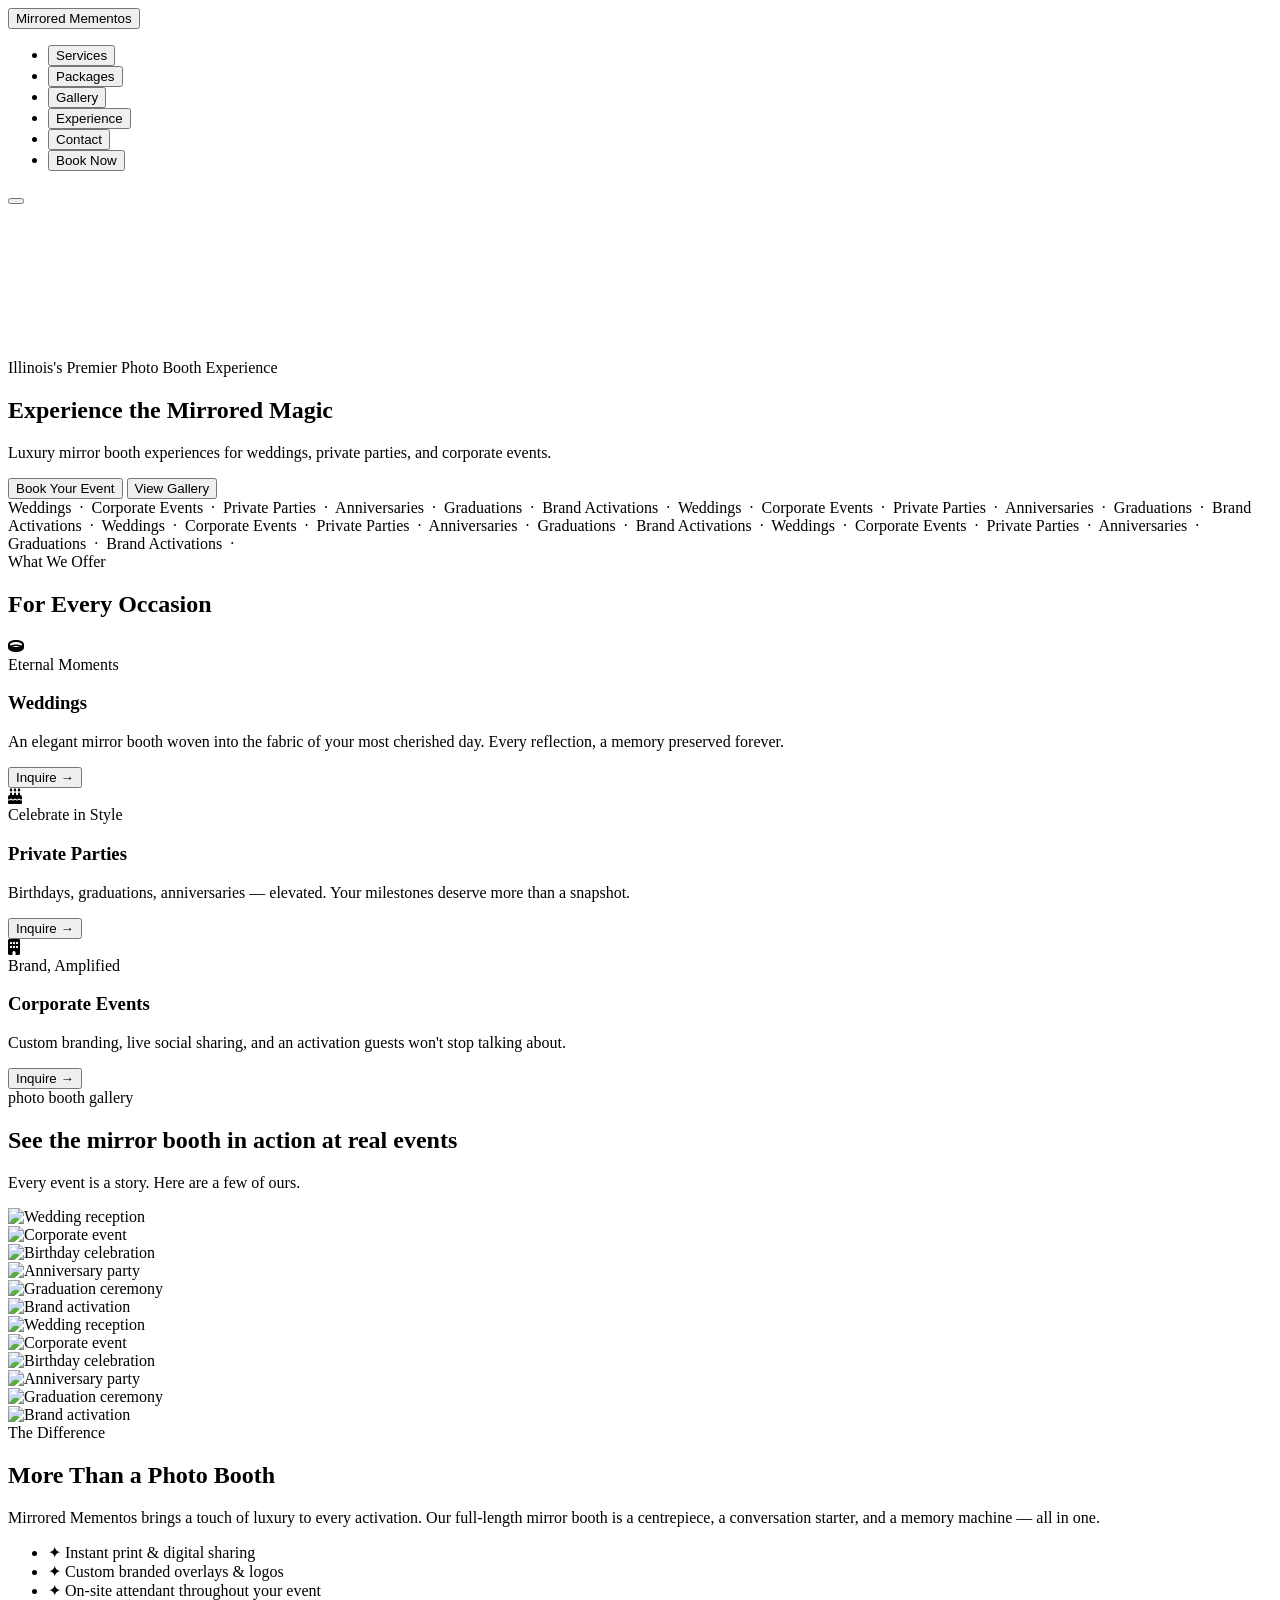
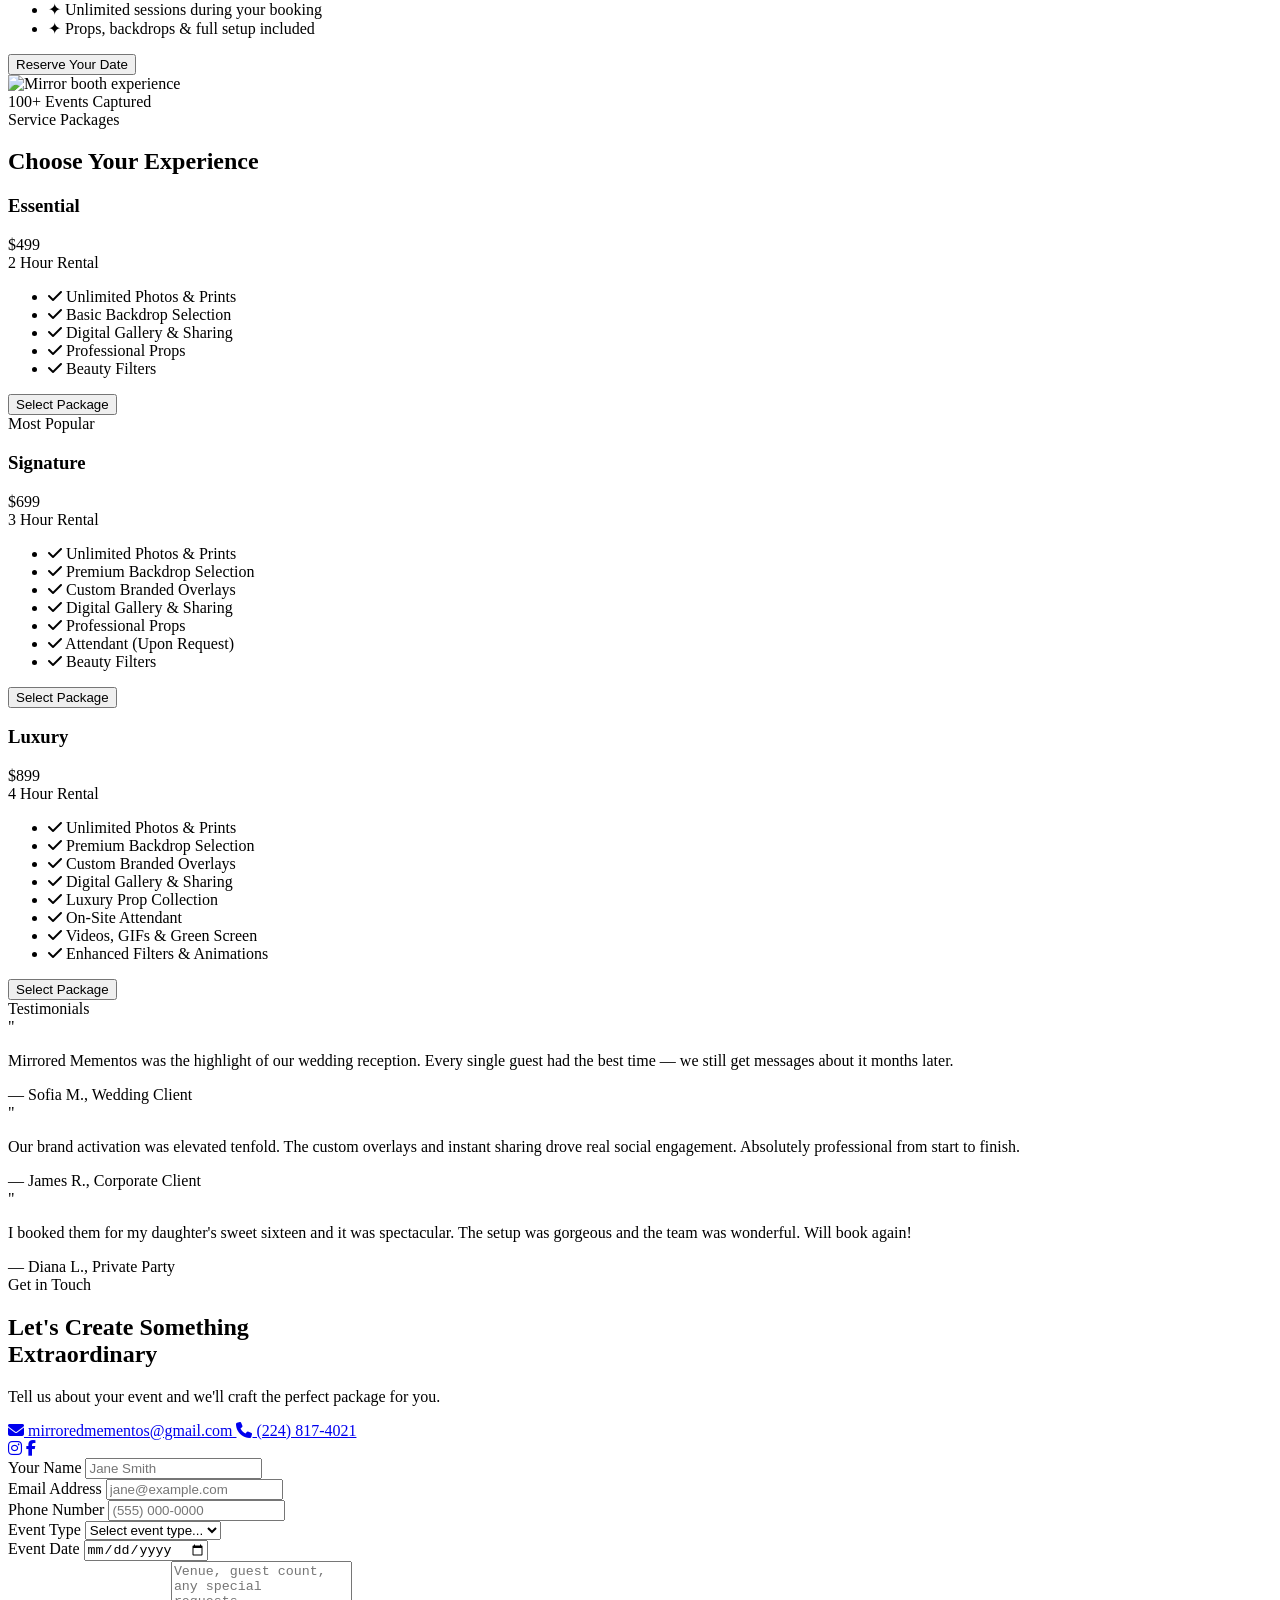
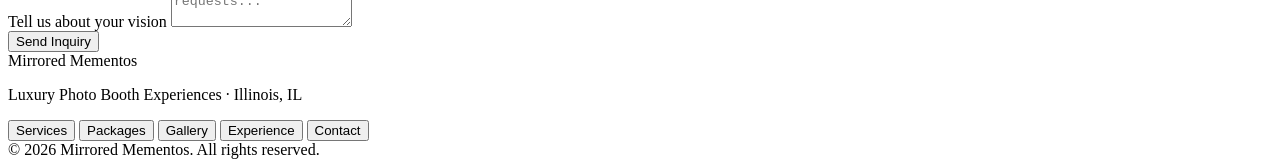
==== index.html @ 33e8d0f4 "Add files via upload" ====
<!DOCTYPE html>
<html lang="en">
<head>
    <meta charset="UTF-8">
    <meta name="viewport" content="width=device-width, initial-scale=1.0">
    <title>Mirrored Mementos — Luxury Photo Booth</title>
    
    <!-- Meta Tags -->
    <meta name="description" content="Illinois's Premier Luxury Photo Booth Experience. Elevate your wedding, corporate event, or private party with Mirrored Mementos.">
    <meta name="keywords" content="photo booth, luxury photo booth, mirrored mementos,Illinois's photo booth, wedding photo booth">
    
    <!-- External Styles -->
    <link rel="preconnect" href="https://fonts.googleapis.com">
    <link rel="preconnect" href="https://fonts.gstatic.com" crossorigin>
    <link href="https://fonts.googleapis.com/css2?family=Cormorant+Garamond:ital,wght@0,300;0,400;0,500;0,600;0,700;1,300;1,400&family=Jost:wght@300;400;500;600&display=swap" rel="stylesheet">
    <link rel="stylesheet" href="https://cdnjs.cloudflare.com/ajax/libs/font-awesome/6.4.0/css/all.min.css">
    <link rel="stylesheet" href="assets/css/style.css">
</head>
<body>
    <div id="root">
        <div class="site-root">
            <!-- Navigation -->
            <nav class="nav">
                <div class="nav-inner">
                    <button class="logo">
                        <span class="logo-name">Mirrored Mementos</span>
                    </button>
                    <ul class="nav-links">
                        <li><button>Services</button></li>
                        <li><button>Packages</button></li>
                        <li><button>Gallery</button></li>
                        <li><button>Experience</button></li>
                        <li><button>Contact</button></li>
                        <li><button class="nav-cta">Book Now</button></li>
                    </ul>
                    <button class="hamburger" aria-label="Menu">
                        <span></span>
                        <span></span>
                        <span></span>
                    </button>
                </div>
                <!-- Mobile Menu -->
                <div id="mobileMenu" class="mobile-menu" style="display: none;">
                    <button>Services</button>
                    <button>Packages</button>
                    <button>Gallery</button>
                    <button>Experience</button>
                    <button>Contact</button>
                    <button class="nav-cta mobile-cta">Book Now</button>
                </div>
            </nav>

            <!-- Hero Section -->
            <section id="hero" class="hero">
                <div class="hero-bg">
                    <video autoplay muted loop playsinline class="hero-video" poster="./Mirrored Mementos — Luxury Photo Booth_files/photo-1519741497674-611481863552">
                        <source src="https://res.cloudinary.com/dt4nfkb5u/video/upload/v1776675928/97bd5f28-9294-4641-8bf5-ce6f9e058245_c6dg7s.mp4" type="video/mp4">
                    </video>
                    <div class="hero-overlay"></div>
                </div>
                <div class="hero-content">
                    <div class="hero-eyebrow">Illinois's Premier Photo Booth Experience</div>
                    <h1 class="hero-headline">
                        <span class="hero-the">Experience the</span>
                        Mirrored Magic
                    </h1>
                    <p class="hero-sub">Luxury mirror booth experiences for weddings, private parties, and corporate events.</p>
                    <div class="hero-actions">
                        <button class="btn-primary">Book Your Event</button>
                        <button class="btn-ghost">View Gallery</button>
                    </div>
                </div>
            </section>

            <!-- Marquee -->
            <div class="marquee-wrap">
                <div class="marquee-track">
                    <span>Weddings &nbsp;·&nbsp; Corporate Events &nbsp;·&nbsp; Private Parties &nbsp;·&nbsp; Anniversaries &nbsp;·&nbsp; Graduations &nbsp;·&nbsp; Brand Activations &nbsp;·&nbsp;</span>
                    <span>Weddings &nbsp;·&nbsp; Corporate Events &nbsp;·&nbsp; Private Parties &nbsp;·&nbsp; Anniversaries &nbsp;·&nbsp; Graduations &nbsp;·&nbsp; Brand Activations &nbsp;·&nbsp;</span>
                    <span>Weddings &nbsp;·&nbsp; Corporate Events &nbsp;·&nbsp; Private Parties &nbsp;·&nbsp; Anniversaries &nbsp;·&nbsp; Graduations &nbsp;·&nbsp; Brand Activations &nbsp;·&nbsp;</span>
                    <span>Weddings &nbsp;·&nbsp; Corporate Events &nbsp;·&nbsp; Private Parties &nbsp;·&nbsp; Anniversaries &nbsp;·&nbsp; Graduations &nbsp;·&nbsp; Brand Activations &nbsp;·&nbsp;</span>
                </div>
            </div>

            <!-- Services Section -->
            <section id="services" class="services">
                <div class="section-header">
                    <span class="section-tag">What We Offer</span>
                    <h2 class="section-title"> For Every Occasion</h2>
                </div>
                <div class="services-grid">
                    <div class="service-card">
                        <div class="service-icon"><i class="fa-solid fa-ring"></i></div>
                        <div class="service-body">
                            <div class="service-subtitle">Eternal Moments</div>
                            <h3 class="service-title">Weddings</h3>
                            <p class="service-desc">An elegant mirror booth woven into the fabric of your most cherished day. Every reflection, a memory preserved forever.</p>
                        </div>
                        <button class="service-link">Inquire →</button>
                    </div>
                    <div class="service-card">
                        <div class="service-icon"><i class="fa-solid fa-cake-candles"></i></div>
                        <div class="service-body">
                            <div class="service-subtitle">Celebrate in Style</div>
                            <h3 class="service-title">Private Parties</h3>
                            <p class="service-desc">Birthdays, graduations, anniversaries — elevated. Your milestones deserve more than a snapshot.</p>
                        </div>
                        <button class="service-link">Inquire →</button>
                    </div>
                    <div class="service-card">
                        <div class="service-icon"><i class="fa-solid fa-building"></i></div>
                        <div class="service-body">
                            <div class="service-subtitle">Brand, Amplified</div>
                            <h3 class="service-title">Corporate Events</h3>
                            <p class="service-desc">Custom branding, live social sharing, and an activation guests won't stop talking about.</p>
                        </div>
                        <button class="service-link">Inquire →</button>
                    </div>
                </div>
            </section>

            <!-- Gallery Section -->
            <section id="gallery" class="gallery">
                <div class="section-header section-header--light">
                    <span class="section-tag">photo booth gallery</span>
                    <h2 class="section-title">See the mirror booth in action at real events</h2>
                    <p class="section-sub">Every event is a story. Here are a few of ours.</p>
                </div>
                <div class="gallery-slider-wrap">
                    <div class="gallery-slider-track">
                        <!-- First Set -->
                        <div class="gallery-card"><img alt="Wedding reception" src="images/image1.jpg"></div>
                        <div class="gallery-card"><img alt="Corporate event" src="images/image2.jpg"></div>
                        <div class="gallery-card"><img alt="Birthday celebration" src="images/image3.jpg"></div>
                        <div class="gallery-card"><img alt="Anniversary party" src="images/image4.jpg"></div>
                        <div class="gallery-card"><img alt="Graduation ceremony" src="images/image5.jpg"></div>
                        <div class="gallery-card"><img alt="Brand activation" src="images/image6.jpg"></div>
                        <!-- Second Set for seamless loop -->
                        <div class="gallery-card"><img alt="Wedding reception" src="images/image1.jpg"></div>
                        <div class="gallery-card"><img alt="Corporate event" src="images/image2.jpg"></div>
                        <div class="gallery-card"><img alt="Birthday celebration" src="images/image3.jpg"></div>
                        <div class="gallery-card"><img alt="Anniversary party" src="images/image4.jpg"></div>
                        <div class="gallery-card"><img alt="Graduation ceremony" src="images/image5.jpg"></div>
                        <div class="gallery-card"><img alt="Brand activation" src="images/image6.jpg"></div>
                    </div>
                </div>
            </section>

            <!-- Experience Section -->
            <section id="experience" class="experience">
                <div class="experience-inner">
                    <div class="experience-text">
                        <span class="section-tag">The Difference</span>
                        <h2 class="section-title">More Than a Photo Booth</h2>
                        <p>Mirrored Mementos brings a touch of luxury to every activation. Our full-length mirror booth is a centrepiece, a conversation starter, and a memory machine — all in one.</p>
                        <ul class="experience-list">
                            <li><span class="exp-check">✦</span> Instant print &amp; digital sharing</li>
                            <li><span class="exp-check">✦</span> Custom branded overlays &amp; logos</li>
                            <li><span class="exp-check">✦</span> On-site attendant throughout your event</li>
                            <li><span class="exp-check">✦</span> Unlimited sessions during your booking</li>
                            <li><span class="exp-check">✦</span> Props, backdrops &amp; full setup included</li>
                        </ul>
                        <button class="btn-primary">Reserve Your Date</button>
                    </div>
                    <div class="experience-visual">
                        <div class="exp-img-wrap">
                            <img alt="Mirror booth experience" src="images/image2.jpg">
                            <div class="exp-badge">
                                <div class="badge-inner">
                                    <span class="badge-num">100+</span>
                                    <span class="badge-label">Events Captured</span>
                                </div>
                            </div>
                        </div>
                    </div>
                </div>
            </section>

            <!-- Packages Section -->
            <section id="packages" class="packages">
                <div class="packages-inner">
                    <div class="section-header">
                        <span class="section-tag">Service Packages</span>
                        <h2 class="section-title">Choose Your Experience</h2>
                    </div>
                    <div class="packages-grid">
                        <!-- Essential -->
                        <div class="package-card">
                            <div class="package-header">
                                <h3 class="package-name">Essential</h3>
                                <div class="package-price">$499</div>
                                <div class="package-duration">2 Hour Rental</div>
                            </div>
                            <ul class="package-features">
                                <li><i class="fa-solid fa-check"></i> Unlimited Photos & Prints</li>
                                <li><i class="fa-solid fa-check"></i> Basic Backdrop Selection</li>
                                <li><i class="fa-solid fa-check"></i> Digital Gallery & Sharing</li>
                                <li><i class="fa-solid fa-check"></i> Professional Props</li>
                                <li><i class="fa-solid fa-check"></i> Beauty Filters</li>
                            </ul>
                            <button class="btn-ghost btn-full">Select Package</button>
                        </div>

                        <!-- Signature -->
                        <div class="package-card package-card--popular">
                            <div class="popular-badge">Most Popular</div>
                            <div class="package-header">
                                <h3 class="package-name">Signature</h3>
                                <div class="package-price">$699</div>
                                <div class="package-duration">3 Hour Rental</div>
                            </div>
                            <ul class="package-features">
                                <li><i class="fa-solid fa-check"></i> Unlimited Photos & Prints</li>
                                <li><i class="fa-solid fa-check"></i> Premium Backdrop Selection</li>
                                <li><i class="fa-solid fa-check"></i> Custom Branded Overlays</li>
                                <li><i class="fa-solid fa-check"></i> Digital Gallery & Sharing</li>
                                <li><i class="fa-solid fa-check"></i> Professional Props</li>
                                <li><i class="fa-solid fa-check"></i> Attendant (Upon Request)</li>
                                <li><i class="fa-solid fa-check"></i> Beauty Filters</li>
                            </ul>
                            <button class="btn-primary btn-full">Select Package</button>
                        </div>

                        <!-- Luxury -->
                        <div class="package-card">
                            <div class="package-header">
                                <h3 class="package-name">Luxury</h3>
                                <div class="package-price">$899</div>
                                <div class="package-duration">4 Hour Rental</div>
                            </div>
                            <ul class="package-features">
                                <li><i class="fa-solid fa-check"></i> Unlimited Photos & Prints</li>
                                <li><i class="fa-solid fa-check"></i> Premium Backdrop Selection</li>
                                <li><i class="fa-solid fa-check"></i> Custom Branded Overlays</li>
                                <li><i class="fa-solid fa-check"></i> Digital Gallery & Sharing</li>
                                <li><i class="fa-solid fa-check"></i> Luxury Prop Collection</li>
                                <li><i class="fa-solid fa-check"></i> On-Site Attendant</li>
                                <li><i class="fa-solid fa-check"></i> Videos, GIFs & Green Screen</li>
                                <li><i class="fa-solid fa-check"></i> Enhanced Filters & Animations</li>
                            </ul>
                            <button class="btn-ghost btn-full">Select Package</button>
                        </div>
                    </div>
                </div>
            </section>

            <!-- Testimonials Section -->
            <section class="testimonials">
                <div class="testimonials-inner">
                    <span class="section-tag section-tag--gold">Testimonials</span>
                    <div class="testimonials-grid">
                        <div class="testimonial">
                            <div class="quote-mark">"</div>
                            <p>Mirrored Mementos was the highlight of our wedding reception. Every single guest had the best time — we still get messages about it months later.</p>
                            <div class="testimonial-author">— Sofia M., Wedding Client</div>
                        </div>
                        <div class="testimonial">
                            <div class="quote-mark">"</div>
                            <p>Our brand activation was elevated tenfold. The custom overlays and instant sharing drove real social engagement. Absolutely professional from start to finish.</p>
                            <div class="testimonial-author">— James R., Corporate Client</div>
                        </div>
                        <div class="testimonial">
                            <div class="quote-mark">"</div>
                            <p>I booked them for my daughter's sweet sixteen and it was spectacular. The setup was gorgeous and the team was wonderful. Will book again!</p>
                            <div class="testimonial-author">— Diana L., Private Party</div>
                        </div>
                    </div>
                </div>
            </section>

            <!-- Contact Section -->
            <section id="contact" class="contact">
                <div class="contact-inner">
                    <div class="contact-text">
                        <span class="section-tag">Get in Touch</span>
                        <h2 class="section-title">Let's Create Something<br>Extraordinary</h2>
                        <p>Tell us about your event and we'll craft the perfect package for you.</p>
                        <div class="contact-details">
                            <a href="mailto:mirroredmementos@gmail.com" class="contact-link">
                                <span class="contact-icon"><i class="fa-solid fa-envelope"></i></span> mirroredmementos@gmail.com
                            </a>
                            <a href="tel:+12248174021" class="contact-link">
                                <span class="contact-icon"><i class="fa-solid fa-phone"></i></span> (224) 817-4021
                            </a>
                            <div class="contact-social">
                                <a class="social-btn" href="https://www.instagram.com/mirroredmementos" aria-label="Instagram" target="_blank" rel="noopener noreferrer"><i class="fa-brands fa-instagram"></i></a>
                                <a class="social-btn" href="https://www.facebook.com/profile.php?id=61575489689682" aria-label="Facebook" target="_blank" rel="noopener noreferrer"><i class="fa-brands fa-facebook-f"></i></a>
                            </div>
                        </div>
                    </div>
                    <form class="contact-form">
                        <div class="form-row">
                            <div class="form-group">
                                <label>Your Name</label>
                                <input placeholder="Jane Smith" required type="text">
                            </div>
                            <div class="form-group">
                                <label>Email Address</label>
                                <input placeholder="jane@example.com" required type="email">
                            </div>
                        </div>
                        <div class="form-row">
                            <div class="form-group">
                                <label>Phone Number</label>
                                <input placeholder="(555) 000-0000" required type="tel">
                            </div>
                            <div class="form-group">
                                <label>Event Type</label>
                                <select required>
                                    <option value="">Select event type...</option>
                                    <option>Wedding</option>
                                    <option>Private Party</option>
                                    <option>Corporate Event</option>
                                    <option>Other</option>
                                </select>
                            </div>
                        </div>
                        <div class="form-group">
                            <label>Event Date</label>
                            <input required type="date">
                        </div>
                        <div class="form-group">
                            <label>Tell us about your vision</label>
                            <textarea placeholder="Venue, guest count, any special requests..." rows="4"></textarea>
                        </div>
                        <button type="submit" class="btn-primary btn-full">Send Inquiry</button>
                    </form>
                </div>
            </section>

            <!-- Footer -->
            <footer class="footer">
                <div class="footer-inner">
                    <div class="footer-brand">
                        <span class="footer-name">Mirrored Mementos</span>
                    </div>
                    <p class="footer-tagline">Luxury Photo Booth Experiences · Illinois, IL</p>
                    <div class="footer-links">
                        <button>Services</button>
                        <button>Packages</button>
                        <button>Gallery</button>
                        <button>Experience</button>
                        <button>Contact</button>
                    </div>
                    <div class="footer-bottom">
                        <span>© 2026 Mirrored Mementos. All rights reserved.</span>
                    </div>
                </div>
            </footer>
        </div>
    </div>

    <!-- External Scripts -->
    <script type="module" src="assets/js/main.js"></script>
    <script>
        // Navbar scroll effect
        const nav = document.querySelector('.nav');
        // Sticky behavior disabled as per user request
        /*
        window.addEventListener('scroll', () => {
            if (window.scrollY > 50) {
                nav.classList.add('nav--scrolled');
                nav.style.position = 'fixed';
            } else {
                nav.classList.remove('nav--scrolled');
                nav.style.position = 'absolute';
            }
        });
        */

        // Smooth scrolling for navigation buttons
        document.querySelectorAll('button').forEach(button => {
            button.addEventListener('click', () => {
                const text = button.innerText.toLowerCase().trim();
                const sectionMap = {
                    'services': '#services',
                    'packages': '#packages',
                    'gallery': '#gallery',
                    'experience': '#experience',
                    'contact': '#contact',
                    'book now': '#contact',
                    'reserve your date': '#contact',
                    'view gallery': '#gallery',
                    'book your event': '#contact',
                    'book event': '#contact',
                    'select package': '#contact',
                    'inquire →': '#contact'
                };
                
                if (sectionMap[text]) {
                    const target = document.querySelector(sectionMap[text]);
                    if (target) {
                        target.scrollIntoView({ behavior: 'smooth' });
                        // Close mobile menu if open
                        if (window.hideMobileMenu) window.hideMobileMenu();
                    }
                }
            });
        });

        // Mobile menu toggle logic
        const hamburger = document.querySelector('.hamburger');
        const mobileMenu = document.getElementById('mobileMenu');
        if (hamburger && mobileMenu) {
            hamburger.addEventListener('click', () => {
                const isVisible = mobileMenu.style.display !== 'none';
                mobileMenu.style.display = isVisible ? 'none' : 'flex';
                // Add active class to hamburger for animation if needed
                hamburger.classList.toggle('hamburger--active');
            });
            window.hideMobileMenu = () => {
                mobileMenu.style.display = 'none';
                hamburger.classList.remove('hamburger--active');
            };
        }

        // Prevent inspection and keep code "private"
        document.addEventListener('contextmenu', e => e.preventDefault());
        document.addEventListener('keydown', e => {
            if (
                e.key === 'F12' ||
                (e.ctrlKey && e.shiftKey && (e.key === 'I' || e.key === 'J' || e.key === 'C')) ||
                (e.ctrlKey && e.key === 'U')
            ) {
                e.preventDefault();
                return false;
            }
        });
    </script>
</body>
</html>
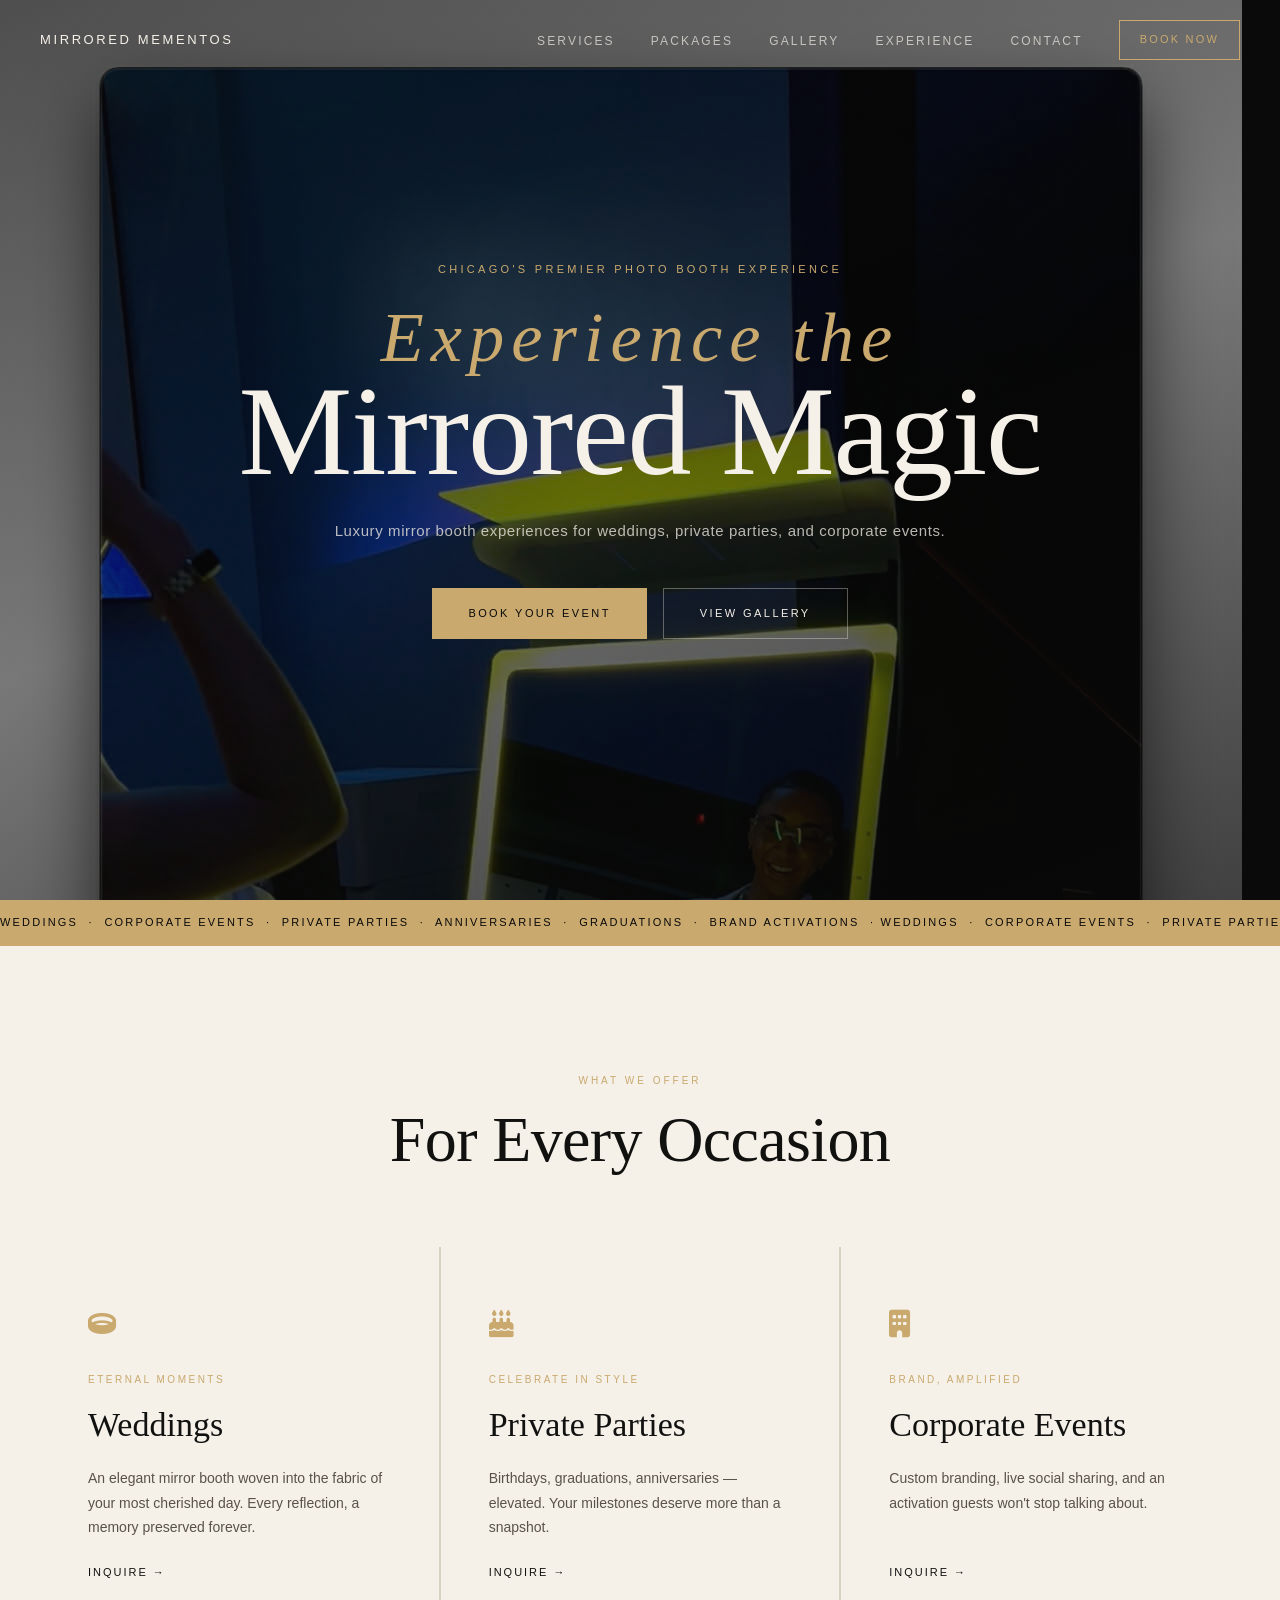
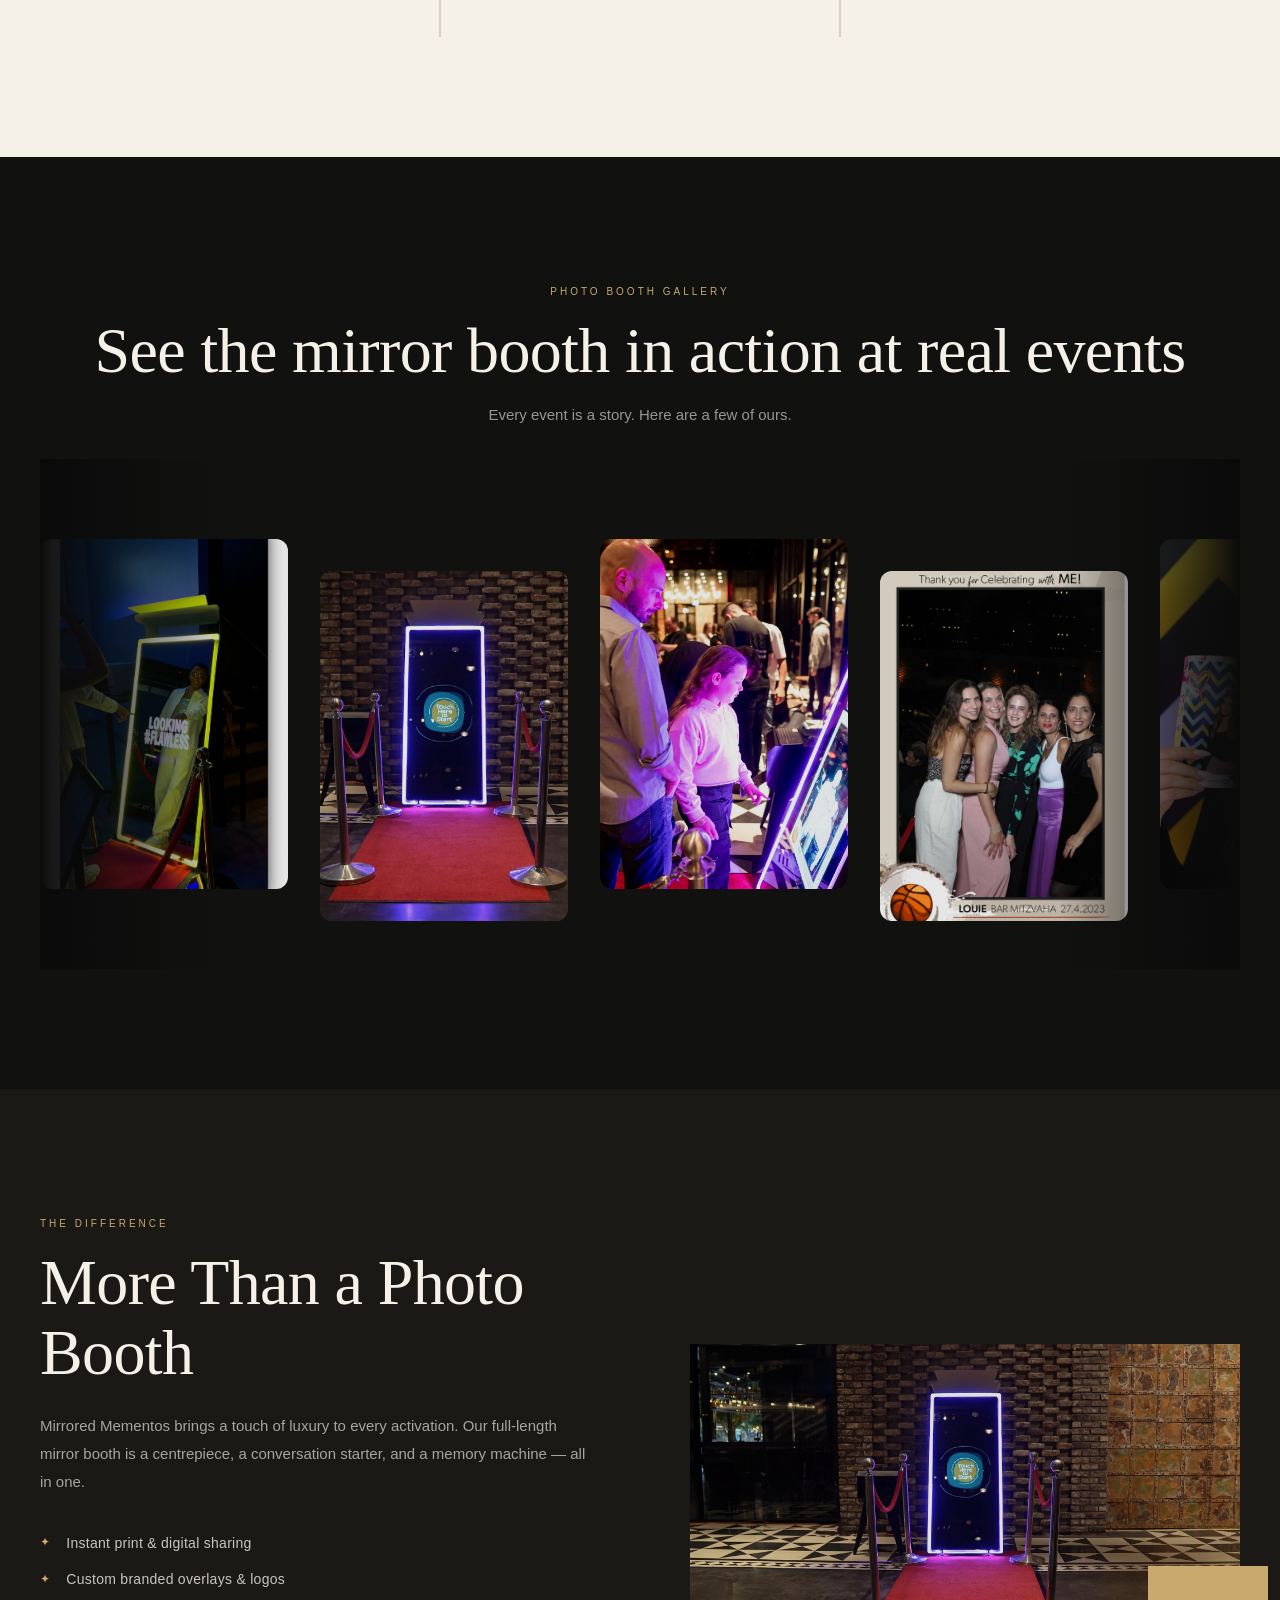
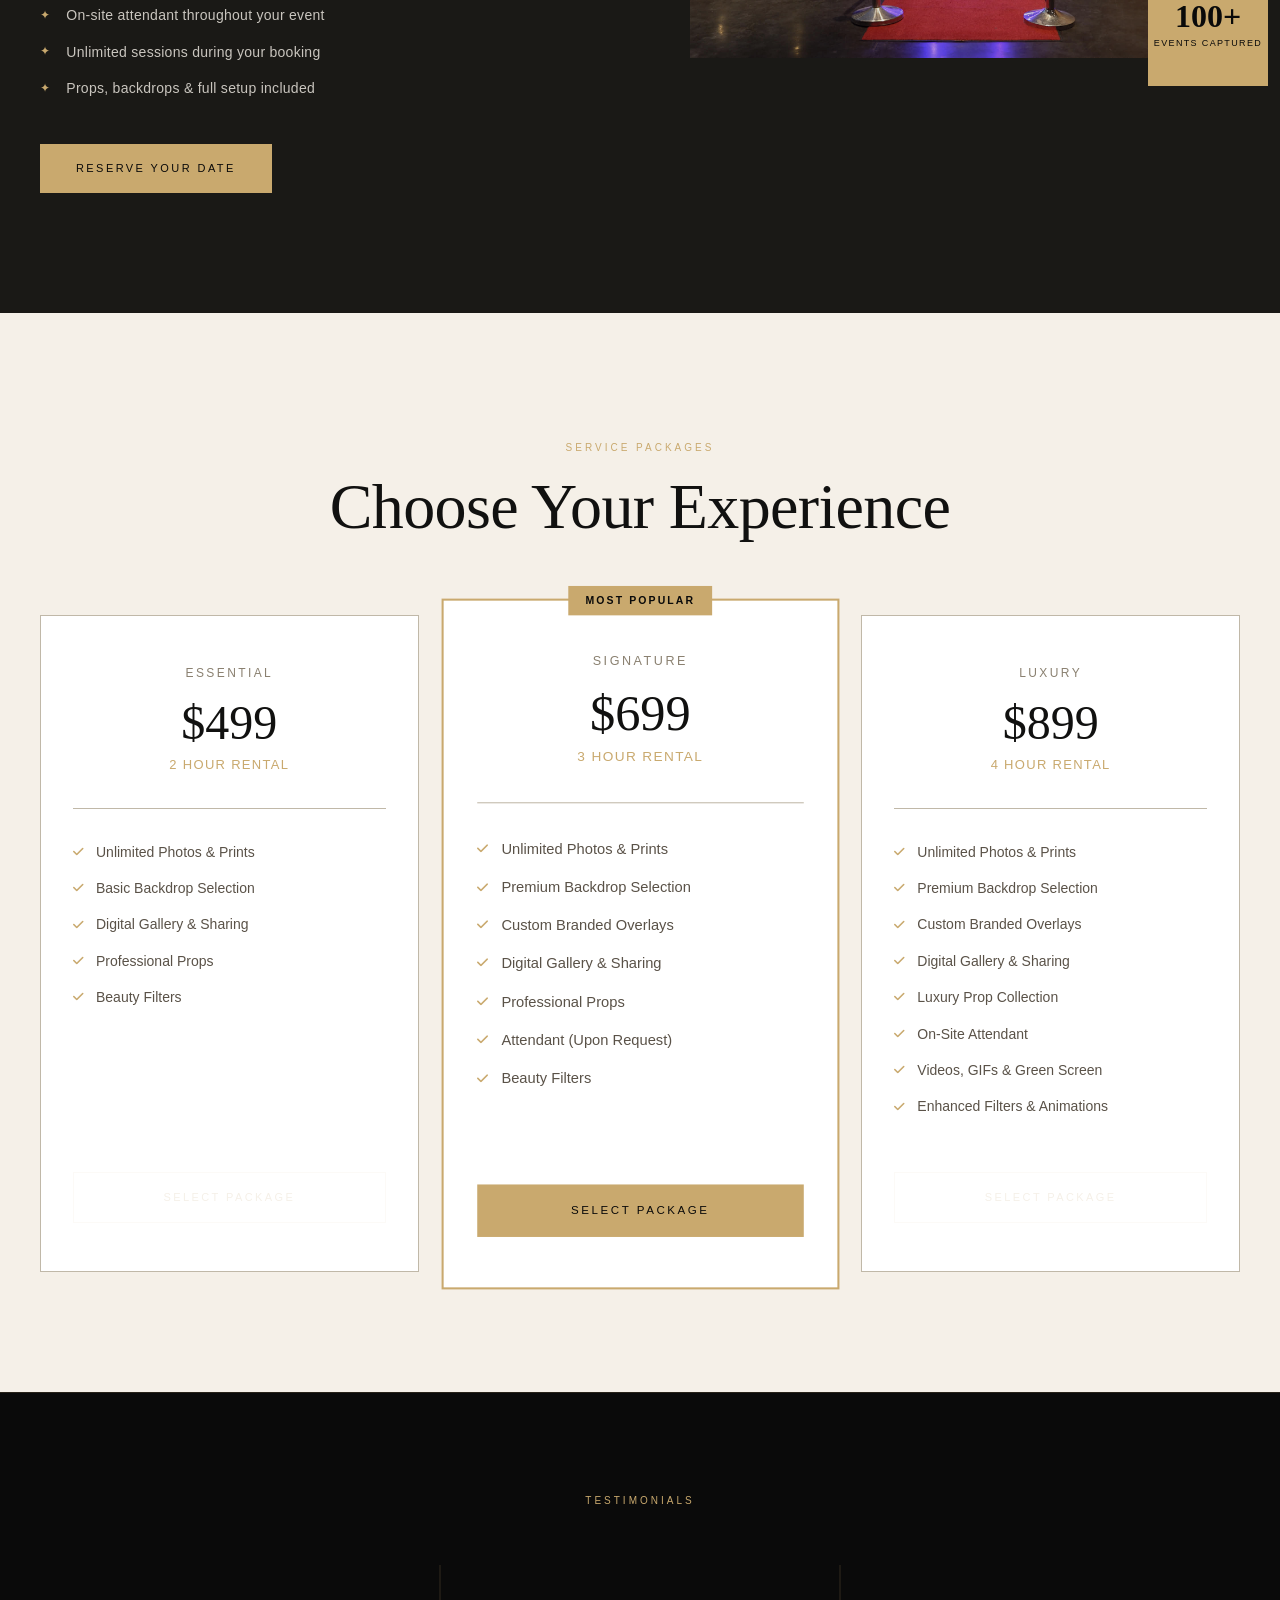
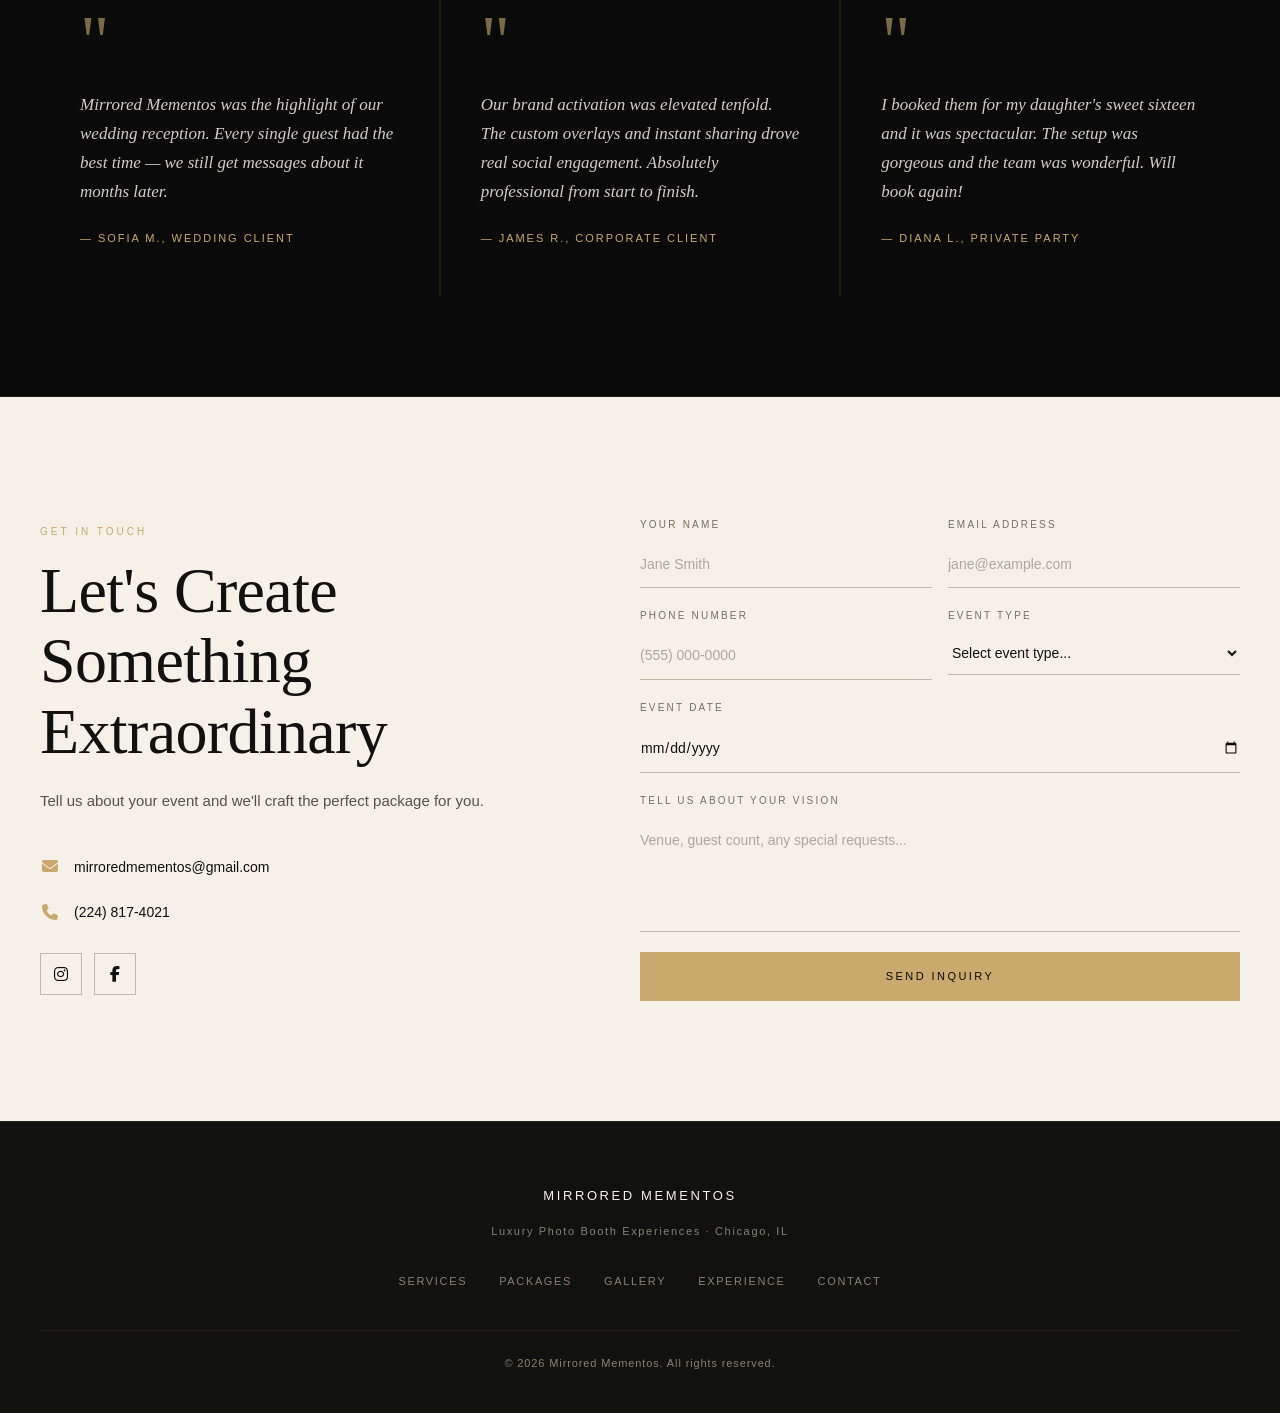
==== commit f51e28af: "Update index.html" ====
--- a/index.html
+++ b/index.html
@@ -6,8 +6,8 @@
     <title>Mirrored Mementos — Luxury Photo Booth</title>
     
     <!-- Meta Tags -->
-    <meta name="description" content="Illinois's Premier Luxury Photo Booth Experience. Elevate your wedding, corporate event, or private party with Mirrored Mementos.">
-    <meta name="keywords" content="photo booth, luxury photo booth, mirrored mementos,Illinois's photo booth, wedding photo booth">
+    <meta name="description" content="Chicago's Premier Luxury Photo Booth Experience. Elevate your wedding, corporate event, or private party with Mirrored Mementos.">
+    <meta name="keywords" content="photo booth, luxury photo booth, mirrored mementos,Chicago's photo booth, wedding photo booth">
     
     <!-- External Styles -->
     <link rel="preconnect" href="https://fonts.googleapis.com">
@@ -53,13 +53,13 @@
             <!-- Hero Section -->
             <section id="hero" class="hero">
                 <div class="hero-bg">
-                    <video autoplay muted loop playsinline class="hero-video" poster="./Mirrored Mementos — Luxury Photo Booth_files/photo-1519741497674-611481863552">
+                    <video autoplay muted loop playsinline class="hero-video" poster="images/image1.jpg">
                         <source src="https://res.cloudinary.com/dt4nfkb5u/video/upload/v1776675928/97bd5f28-9294-4641-8bf5-ce6f9e058245_c6dg7s.mp4" type="video/mp4">
                     </video>
                     <div class="hero-overlay"></div>
                 </div>
                 <div class="hero-content">
-                    <div class="hero-eyebrow">Illinois's Premier Photo Booth Experience</div>
+                    <div class="hero-eyebrow">Chicago's Premier Photo Booth Experience</div>
                     <h1 class="hero-headline">
                         <span class="hero-the">Experience the</span>
                         Mirrored Magic
@@ -334,7 +334,7 @@
                     <div class="footer-brand">
                         <span class="footer-name">Mirrored Mementos</span>
                     </div>
-                    <p class="footer-tagline">Luxury Photo Booth Experiences · Illinois, IL</p>
+                    <p class="footer-tagline">Luxury Photo Booth Experiences · Chicago, IL</p>
                     <div class="footer-links">
                         <button>Services</button>
                         <button>Packages</button>
@@ -428,4 +428,4 @@
         });
     </script>
 </body>
-</html>+</html>
--- a/assets/css/style.css
+++ b/assets/css/style.css
@@ -0,0 +1,263 @@
+.gallery-slider-wrap{position:relative;width:100%;overflow:hidden;padding:80px 0;margin-top:-40px}.gallery-slider-wrap::before,.gallery-slider-wrap::after{content:"";position:absolute;top:0;width:15%;height:100%;z-index:5;pointer-events:none}.gallery-slider-wrap::before{left:0;background:linear-gradient(to right,var(--black) 0%,transparent 100%)}.gallery-slider-wrap::after{right:0;background:linear-gradient(to left,var(--black) 0%,transparent 100%)}.gallery-slider-track{display:flex;gap:32px;width:max-content;animation:scrollSlider 40s linear infinite}.gallery-card{width:248px;height:350px;flex-shrink:0;border-radius:12px;overflow:hidden;background:var(--mid);transition:transform .4s ease}.gallery-card img{width:100%;height:100%;object-fit:cover;filter:brightness(.9);transition:filter .4s ease}.gallery-card:hover img{filter:brightness(1.1)}.gallery-card:nth-child(even){transform:translateY(32px)}@media (max-width:768px){.gallery-slider-wrap{padding:40px 0}.gallery-card{width:180px;height:260px}.gallery-slider-track{gap:16px;animation:scrollSliderMobile 25s linear infinite}.gallery-card:nth-child(even){transform:translateY(16px)}}@keyframes scrollSlider{0%{transform:translateX(0)}100%{transform:translateX(calc(-280px * 6))}}@keyframes scrollSliderMobile{0%{transform:translateX(0)}100%{transform:translateX(calc(-196px * 6))}}*,:before,:after{box-sizing:border-box;border:0 solid #e5e7eb}:before,:after{--tw-content:""}html,:host{-webkit-text-size-adjust:100%;tab-size:4;font-feature-settings:normal;font-variation-settings:normal;-webkit-tap-highlight-color:transparent;font-family:ui-sans-serif,system-ui,sans-serif,Apple Color Emoji,Segoe UI Emoji,Segoe UI Symbol,Noto Color Emoji;line-height:1.5}body{line-height:inherit;margin:0}hr{height:0;color:inherit;border-top-width:1px}abbr:where([title]){text-decoration:underline dotted}h1,h2,h3,h4,h5,h6{font-size:inherit;font-weight:inherit}a{color:inherit;text-decoration:inherit}b,strong{font-weight:bolder}code,kbd,samp,pre{font-feature-settings:normal;font-variation-settings:normal;font-family:ui-monospace,SFMono-Regular,Menlo,Monaco,Consolas,Liberation Mono,Courier New,monospace;font-size:1em}small{font-size:80%}sub,sup{vertical-align:baseline;font-size:75%;line-height:0;position:relative}sub{bottom:-.25em}sup{top:-.5em}table{text-indent:0;border-color:inherit;border-collapse:collapse}button,input,optgroup,select,textarea{font-feature-settings:inherit;font-variation-settings:inherit;font-family:inherit;font-size:100%;font-weight:inherit;line-height:inherit;color:inherit;margin:0;padding:0}button,select{text-transform:none}button,[type=button],[type=reset],[type=submit]{-webkit-appearance:button;background-color:#0000;background-image:none}:-moz-focusring{outline:auto}:-moz-ui-invalid{box-shadow:none}progress{vertical-align:baseline}::-webkit-inner-spin-button{height:auto}::-webkit-outer-spin-button{height:auto}[type=search]{-webkit-appearance:textfield;outline-offset:-2px}::-webkit-search-decoration{-webkit-appearance:none}::-webkit-file-upload-button{-webkit-appearance:button;font:inherit}summary{display:list-item}blockquote,dl,dd,h1,h2,h3,h4,h5,h6,hr,figure,p,pre{margin:0}fieldset{margin:0;padding:0}legend{padding:0}ol,ul,menu{margin:0;padding:0;list-style:none}dialog{padding:0}textarea{resize:vertical}input::-moz-placeholder{opacity:1;color:#9ca3af}textarea::-moz-placeholder{opacity:1;color:#9ca3af}input::placeholder,textarea::placeholder{opacity:1;color:#9ca3af}button,[role=button]{cursor:pointer}:disabled{cursor:default}img,svg,video,canvas,audio,iframe,embed,object{vertical-align:middle;display:block}img,video{max-width:100%;height:auto}[hidden]{display:none}:root{--background:0 0% 100%;--foreground:0 0% 3.9%;--card:0 0% 100%;--card-foreground:0 0% 3.9%;--popover:0 0% 100%;--popover-foreground:0 0% 3.9%;--primary:0 0% 9%;--primary-foreground:0 0% 98%;--secondary:0 0% 96.1%;--secondary-foreground:0 0% 9%;--muted:0 0% 96.1%;--muted-foreground:0 0% 45.1%;--accent:0 0% 96.1%;--accent-foreground:0 0% 9%;--destructive:0 84.2% 60.2%;--destructive-foreground:0 0% 98%;--border:0 0% 89.8%;--input:0 0% 89.8%;--ring:0 0% 3.9%;--radius:.5rem}*{border-color:hsl(var(--border))}body{background-color:hsl(var(--background));color:hsl(var(--foreground))}*,:before,:after,::backdrop{--tw-border-spacing-x:0;--tw-border-spacing-y:0;--tw-translate-x:0;--tw-translate-y:0;--tw-rotate:0;--tw-skew-x:0;--tw-skew-y:0;--tw-scale-x:1;--tw-scale-y:1;--tw-pan-x: ;--tw-pan-y: ;--tw-pinch-zoom: ;--tw-scroll-snap-strictness:proximity;--tw-gradient-from-position: ;--tw-gradient-via-position: ;--tw-gradient-to-position: ;--tw-ordinal: ;--tw-slashed-zero: ;--tw-numeric-figure: ;--tw-numeric-spacing: ;--tw-numeric-fraction: ;--tw-ring-inset: ;--tw-ring-offset-width:0px;--tw-ring-offset-color:#fff;--tw-ring-color:#3b82f680;--tw-ring-offset-shadow:0 0 #0000;--tw-ring-shadow:0 0 #0000;--tw-shadow:0 0 #0000;--tw-shadow-colored:0 0 #0000;--tw-blur: ;--tw-brightness: ;--tw-contrast: ;--tw-grayscale: ;--tw-hue-rotate: ;--tw-invert: ;--tw-saturate: ;--tw-sepia: ;--tw-drop-shadow: ;--tw-backdrop-blur: ;--tw-backdrop-brightness: ;--tw-backdrop-contrast: ;--tw-backdrop-grayscale: ;--tw-backdrop-hue-rotate: ;--tw-backdrop-invert: ;--tw-backdrop-opacity: ;--tw-backdrop-saturate: ;--tw-backdrop-sepia: }.sr-only{clip:rect(0, 0, 0, 0);white-space:nowrap;border-width:0;width:1px;height:1px;margin:-1px;padding:0;position:absolute;overflow:hidden}.pointer-events-none{pointer-events:none}.pointer-events-auto{pointer-events:auto}.visible{visibility:visible}.invisible{visibility:hidden}.fixed{position:fixed}.absolute{position:absolute}.relative{position:relative}.inset-0{inset:0}.inset-x-0{left:0;right:0}.inset-y-0{top:0;bottom:0}.-bottom-12{bottom:-3rem}.-left-12{left:-3rem}.-right-12{right:-3rem}.-top-12{top:-3rem}.bottom-0{bottom:0}.left-0{left:0}.left-1\/2{left:50%}.left-2{left:.5rem}.left-\[50\%\]{left:50%}.right-0{right:0}.right-1{right:.25rem}.right-2{right:.5rem}.right-4{right:1rem}.top-0{top:0}.top-1{top:.25rem}.top-1\/2{top:50%}.top-4{top:1rem}.top-\[1px\]{top:1px}.top-\[50\%\]{top:50%}.top-\[60\%\]{top:60%}.top-full{top:100%}.z-10{z-index:10}.z-50{z-index:50}.z-\[100\]{z-index:100}.z-\[1\]{z-index:1}.-mx-1{margin-left:-.25rem;margin-right:-.25rem}.mx-auto{margin-left:auto;margin-right:auto}.my-1{margin-top:.25rem;margin-bottom:.25rem}.-ml-4{margin-left:-1rem}.-mt-4{margin-top:-1rem}.mb-1{margin-bottom:.25rem}.ml-1{margin-left:.25rem}.ml-auto{margin-left:auto}.mr-2{margin-right:.5rem}.mt-1{margin-top:.25rem}.mt-1\.5{margin-top:.375rem}.mt-2{margin-top:.5rem}.mt-24{margin-top:6rem}.mt-4{margin-top:1rem}.mt-auto{margin-top:auto}.block{display:block}.flex{display:flex}.inline-flex{display:inline-flex}.table{display:table}.grid{display:grid}.hidden{display:none}.aspect-square{aspect-ratio:1}.size-4{width:1rem;height:1rem}.size-\[--cell-size\]{width:var(--cell-size);height:var(--cell-size)}.h-1{height:.25rem}.h-1\.5{height:.375rem}.h-10{height:2.5rem}.h-2{height:.5rem}.h-2\.5{height:.625rem}.h-3{height:.75rem}.h-3\.5{height:.875rem}.h-4{height:1rem}.h-5{height:1.25rem}.h-8{height:2rem}.h-9{height:2.25rem}.h-\[--cell-size\]{height:var(--cell-size)}.h-\[1px\]{height:1px}.h-\[var\(--radix-navigation-menu-viewport-height\)\]{height:var(--radix-navigation-menu-viewport-height)}.h-\[var\(--radix-select-trigger-height\)\]{height:var(--radix-select-trigger-height)}.h-auto{height:auto}.h-full{height:100%}.h-px{height:1px}.max-h-\[--radix-context-menu-content-available-height\]{max-height:var(--radix-context-menu-content-available-height)}.max-h-\[--radix-select-content-available-height\]{max-height:var(--radix-select-content-available-height)}.max-h-\[300px\]{max-height:300px}.max-h-\[var\(--radix-dropdown-menu-content-available-height\)\]{max-height:var(--radix-dropdown-menu-content-available-height)}.max-h-screen{max-height:100vh}.min-h-\[60px\]{min-height:60px}.w-10{width:2.5rem}.w-2{width:.5rem}.w-2\.5{width:.625rem}.w-3{width:.75rem}.w-3\.5{width:.875rem}.w-3\/4{width:75%}.w-4{width:1rem}.w-64{width:16rem}.w-72{width:18rem}.w-8{width:2rem}.w-9{width:2.25rem}.w-\[--cell-size\]{width:var(--cell-size)}.w-\[100px\]{width:100px}.w-\[1px\]{width:1px}.w-fit{width:fit-content}.w-full{width:100%}.w-max{width:max-content}.w-px{width:1px}.min-w-0{min-width:0}.min-w-10{min-width:2.5rem}.min-w-8{min-width:2rem}.min-w-9{min-width:2.25rem}.min-w-\[--cell-size\]{min-width:var(--cell-size)}.min-w-\[12rem\]{min-width:12rem}.min-w-\[8rem\]{min-width:8rem}.min-w-\[var\(--radix-select-trigger-width\)\]{min-width:var(--radix-select-trigger-width)}.max-w-lg{max-width:32rem}.max-w-max{max-width:max-content}.flex-1{flex:1}.shrink-0{flex-shrink:0}.grow{flex-grow:1}.grow-0{flex-grow:0}.basis-full{flex-basis:100%}.caption-bottom{caption-side:bottom}.border-collapse{border-collapse:collapse}.origin-\[--radix-context-menu-content-transform-origin\]{transform-origin:var(--radix-context-menu-content-transform-origin)}.origin-\[--radix-dropdown-menu-content-transform-origin\]{transform-origin:var(--radix-dropdown-menu-content-transform-origin)}.origin-\[--radix-hover-card-content-transform-origin\]{transform-origin:var(--radix-hover-card-content-transform-origin)}.origin-\[--radix-menubar-content-transform-origin\]{transform-origin:var(--radix-menubar-content-transform-origin)}.origin-\[--radix-popover-content-transform-origin\]{transform-origin:var(--radix-popover-content-transform-origin)}.origin-\[--radix-select-content-transform-origin\]{transform-origin:var(--radix-select-content-transform-origin)}.origin-\[--radix-tooltip-content-transform-origin\]{transform-origin:var(--radix-tooltip-content-transform-origin)}.-translate-x-1\/2{--tw-translate-x:-50%;transform:translate(var(--tw-translate-x), var(--tw-translate-y)) rotate(var(--tw-rotate)) skewX(var(--tw-skew-x)) skewY(var(--tw-skew-y)) scaleX(var(--tw-scale-x)) scaleY(var(--tw-scale-y))}.-translate-y-1\/2{--tw-translate-y:-50%;transform:translate(var(--tw-translate-x), var(--tw-translate-y)) rotate(var(--tw-rotate)) skewX(var(--tw-skew-x)) skewY(var(--tw-skew-y)) scaleX(var(--tw-scale-x)) scaleY(var(--tw-scale-y))}.translate-x-\[-50\%\]{--tw-translate-x:-50%;transform:translate(var(--tw-translate-x), var(--tw-translate-y)) rotate(var(--tw-rotate)) skewX(var(--tw-skew-x)) skewY(var(--tw-skew-y)) scaleX(var(--tw-scale-x)) scaleY(var(--tw-scale-y))}.translate-y-\[-50\%\]{--tw-translate-y:-50%;transform:translate(var(--tw-translate-x), var(--tw-translate-y)) rotate(var(--tw-rotate)) skewX(var(--tw-skew-x)) skewY(var(--tw-skew-y)) scaleX(var(--tw-scale-x)) scaleY(var(--tw-scale-y))}.rotate-45{--tw-rotate:45deg;transform:translate(var(--tw-translate-x), var(--tw-translate-y)) rotate(var(--tw-rotate)) skewX(var(--tw-skew-x)) skewY(var(--tw-skew-y)) scaleX(var(--tw-scale-x)) scaleY(var(--tw-scale-y))}.rotate-90{--tw-rotate:90deg;transform:translate(var(--tw-translate-x), var(--tw-translate-y)) rotate(var(--tw-rotate)) skewX(var(--tw-skew-x)) skewY(var(--tw-skew-y)) scaleX(var(--tw-scale-x)) scaleY(var(--tw-scale-y))}.transform{transform:translate(var(--tw-translate-x), var(--tw-translate-y)) rotate(var(--tw-rotate)) skewX(var(--tw-skew-x)) skewY(var(--tw-skew-y)) scaleX(var(--tw-scale-x)) scaleY(var(--tw-scale-y))}@keyframes pulse{50%{opacity:.5}}.animate-pulse{animation:2s cubic-bezier(.4,0,.6,1) infinite pulse}.cursor-default{cursor:default}.cursor-pointer{cursor:pointer}.touch-none{touch-action:none}.select-none{-webkit-user-select:none;user-select:none}.list-none{list-style-type:none}.flex-col{flex-direction:column}.flex-col-reverse{flex-direction:column-reverse}.flex-wrap{flex-wrap:wrap}.items-end{align-items:flex-end}.items-center{align-items:center}.justify-center{justify-content:center}.justify-between{justify-content:space-between}.gap-1{gap:.25rem}.gap-1\.5{gap:.375rem}.gap-2{gap:.5rem}.gap-4{gap:1rem}.space-x-1>:not([hidden])~:not([hidden]){--tw-space-x-reverse:0;margin-right:calc(.25rem * var(--tw-space-x-reverse));margin-left:calc(.25rem * calc(1 - var(--tw-space-x-reverse)))}.space-x-2>:not([hidden])~:not([hidden]){--tw-space-x-reverse:0;margin-right:calc(.5rem * var(--tw-space-x-reverse));margin-left:calc(.5rem * calc(1 - var(--tw-space-x-reverse)))}.space-y-1>:not([hidden])~:not([hidden]){--tw-space-y-reverse:0;margin-top:calc(.25rem * calc(1 - var(--tw-space-y-reverse)));margin-bottom:calc(.25rem * var(--tw-space-y-reverse))}.space-y-1\.5>:not([hidden])~:not([hidden]){--tw-space-y-reverse:0;margin-top:calc(.375rem * calc(1 - var(--tw-space-y-reverse)));margin-bottom:calc(.375rem * var(--tw-space-y-reverse))}.space-y-2>:not([hidden])~:not([hidden]){--tw-space-y-reverse:0;margin-top:calc(.5rem * calc(1 - var(--tw-space-y-reverse)));margin-bottom:calc(.5rem * var(--tw-space-y-reverse))}.overflow-auto{overflow:auto}.overflow-hidden{overflow:hidden}.overflow-y-auto{overflow-y:auto}.overflow-x-hidden{overflow-x:hidden}.whitespace-nowrap{white-space:nowrap}.break-words{overflow-wrap:break-word}.rounded-\[inherit\]{border-radius:inherit}.rounded-full{border-radius:9999px}.rounded-lg{border-radius:var(--radius)}.rounded-md{border-radius:calc(var(--radius) - 2px)}.rounded-none{border-radius:0}.rounded-sm{border-radius:calc(var(--radius) - 4px)}.rounded-xl{border-radius:.75rem}.rounded-l-md{border-top-left-radius:calc(var(--radius) - 2px);border-bottom-left-radius:calc(var(--radius) - 2px)}.rounded-r-md{border-top-right-radius:calc(var(--radius) - 2px);border-bottom-right-radius:calc(var(--radius) - 2px)}.rounded-t-\[10px\]{border-top-left-radius:10px;border-top-right-radius:10px}.rounded-tl-sm{border-top-left-radius:calc(var(--radius) - 4px)}.border{border-width:1px}.border-2{border-width:2px}.border-b{border-bottom-width:1px}.border-l{border-left-width:1px}.border-r{border-right-width:1px}.border-t{border-top-width:1px}.border-destructive{border-color:hsl(var(--destructive))}.border-destructive\/50{border-color:hsl(var(--destructive) / .5)}.border-input{border-color:hsl(var(--input))}.border-primary{border-color:hsl(var(--primary))}.border-primary\/50{border-color:hsl(var(--primary) / .5)}.border-transparent{border-color:#0000}.border-l-transparent{border-left-color:#0000}.border-t-transparent{border-top-color:#0000}.bg-accent{background-color:hsl(var(--accent))}.bg-background{background-color:hsl(var(--background))}.bg-black\/80{background-color:#000c}.bg-border{background-color:hsl(var(--border))}.bg-card{background-color:hsl(var(--card))}.bg-destructive{background-color:hsl(var(--destructive))}.bg-muted{background-color:hsl(var(--muted))}.bg-muted\/50{background-color:hsl(var(--muted) / .5)}.bg-popover{background-color:hsl(var(--popover))}.bg-primary{background-color:hsl(var(--primary))}.bg-primary\/10{background-color:hsl(var(--primary) / .1)}.bg-primary\/20{background-color:hsl(var(--primary) / .2)}.bg-secondary{background-color:hsl(var(--secondary))}.bg-transparent{background-color:#0000}.fill-current{fill:currentColor}.fill-primary{fill:hsl(var(--primary))}.p-0{padding:0}.p-1{padding:.25rem}.p-2{padding:.5rem}.p-3{padding:.75rem}.p-4{padding:1rem}.p-6{padding:1.5rem}.p-\[1px\]{padding:1px}.px-1{padding-left:.25rem;padding-right:.25rem}.px-1\.5{padding-left:.375rem;padding-right:.375rem}.px-2{padding-left:.5rem;padding-right:.5rem}.px-2\.5{padding-left:.625rem;padding-right:.625rem}.px-3{padding-left:.75rem;padding-right:.75rem}.px-4{padding-left:1rem;padding-right:1rem}.px-8{padding-left:2rem;padding-right:2rem}.px-\[--cell-size\]{padding-left:var(--cell-size);padding-right:var(--cell-size)}.py-0{padding-top:0;padding-bottom:0}.py-0\.5{padding-top:.125rem;padding-bottom:.125rem}.py-1{padding-top:.25rem;padding-bottom:.25rem}.py-1\.5{padding-top:.375rem;padding-bottom:.375rem}.py-2{padding-top:.5rem;padding-bottom:.5rem}.py-3{padding-top:.75rem;padding-bottom:.75rem}.py-4{padding-top:1rem;padding-bottom:1rem}.py-6{padding-top:1.5rem;padding-bottom:1.5rem}.pb-4{padding-bottom:1rem}.pl-2{padding-left:.5rem}.pl-4{padding-left:1rem}.pl-8{padding-left:2rem}.pr-1{padding-right:.25rem}.pr-2{padding-right:.5rem}.pr-6{padding-right:1.5rem}.pr-8{padding-right:2rem}.pt-0{padding-top:0}.pt-4{padding-top:1rem}.text-left{text-align:left}.text-center{text-align:center}.align-middle{vertical-align:middle}.text-\[0\.8rem\]{font-size:.8rem}.text-base{font-size:1rem;line-height:1.5rem}.text-lg{font-size:1.125rem;line-height:1.75rem}.text-sm{font-size:.875rem;line-height:1.25rem}.text-xs{font-size:.75rem;line-height:1rem}.font-medium{font-weight:500}.font-normal{font-weight:400}.font-semibold{font-weight:600}.leading-none{line-height:1}.tracking-tight{letter-spacing:-.025em}.tracking-widest{letter-spacing:.1em}.text-accent-foreground{color:hsl(var(--accent-foreground))}.text-card-foreground{color:hsl(var(--card-foreground))}.text-current{color:currentColor}.text-destructive{color:hsl(var(--destructive))}.text-destructive-foreground{color:hsl(var(--destructive-foreground))}.text-foreground{color:hsl(var(--foreground))}.text-foreground\/50{color:hsl(var(--foreground) / .5)}.text-muted-foreground{color:hsl(var(--muted-foreground))}.text-popover-foreground{color:hsl(var(--popover-foreground))}.text-primary{color:hsl(var(--primary))}.text-primary-foreground{color:hsl(var(--primary-foreground))}.text-secondary-foreground{color:hsl(var(--secondary-foreground))}.underline-offset-4{text-underline-offset:4px}.opacity-0{opacity:0}.opacity-50{opacity:.5}.opacity-60{opacity:.6}.opacity-70{opacity:.7}.opacity-90{opacity:.9}.shadow{--tw-shadow:0 1px 3px 0 #0000001a, 0 1px 2px -1px #0000001a;--tw-shadow-colored:0 1px 3px 0 var(--tw-shadow-color), 0 1px 2px -1px var(--tw-shadow-color);box-shadow:var(--tw-ring-offset-shadow,0 0 #0000), var(--tw-ring-shadow,0 0 #0000), var(--tw-shadow)}.shadow-lg{--tw-shadow:0 10px 15px -3px #0000001a, 0 4px 6px -4px #0000001a;--tw-shadow-colored:0 10px 15px -3px var(--tw-shadow-color), 0 4px 6px -4px var(--tw-shadow-color);box-shadow:var(--tw-ring-offset-shadow,0 0 #0000), var(--tw-ring-shadow,0 0 #0000), var(--tw-shadow)}.shadow-md{--tw-shadow:0 4px 6px -1px #0000001a, 0 2px 4px -2px #0000001a;--tw-shadow-colored:0 4px 6px -1px var(--tw-shadow-color), 0 2px 4px -2px var(--tw-shadow-color);box-shadow:var(--tw-ring-offset-shadow,0 0 #0000), var(--tw-ring-shadow,0 0 #0000), var(--tw-shadow)}.shadow-sm{--tw-shadow:0 1px 2px 0 #0000000d;--tw-shadow-colored:0 1px 2px 0 var(--tw-shadow-color);box-shadow:var(--tw-ring-offset-shadow,0 0 #0000), var(--tw-ring-shadow,0 0 #0000), var(--tw-shadow)}.outline-none{outline-offset:2px;outline:2px solid #0000}.outline{outline-style:solid}.ring-0{--tw-ring-offset-shadow:var(--tw-ring-inset) 0 0 0 var(--tw-ring-offset-width) var(--tw-ring-offset-color);--tw-ring-shadow:var(--tw-ring-inset) 0 0 0 calc(0px + var(--tw-ring-offset-width)) var(--tw-ring-color);box-shadow:var(--tw-ring-offset-shadow), var(--tw-ring-shadow), var(--tw-shadow,0 0 #0000)}.ring-offset-background{--tw-ring-offset-color:hsl(var(--background))}.filter{filter:var(--tw-blur) var(--tw-brightness) var(--tw-contrast) var(--tw-grayscale) var(--tw-hue-rotate) var(--tw-invert) var(--tw-saturate) var(--tw-sepia) var(--tw-drop-shadow)}.transition{transition-property:color,background-color,border-color,text-decoration-color,fill,stroke,opacity,box-shadow,transform,filter,backdrop-filter;transition-duration:.15s;transition-timing-function:cubic-bezier(.4,0,.2,1)}.transition-all{transition-property:all;transition-duration:.15s;transition-timing-function:cubic-bezier(.4,0,.2,1)}.transition-colors{transition-property:color,background-color,border-color,text-decoration-color,fill,stroke;transition-duration:.15s;transition-timing-function:cubic-bezier(.4,0,.2,1)}.transition-opacity{transition-property:opacity;transition-duration:.15s;transition-timing-function:cubic-bezier(.4,0,.2,1)}.transition-transform{transition-property:transform;transition-duration:.15s;transition-timing-function:cubic-bezier(.4,0,.2,1)}.duration-200{transition-duration:.2s}.duration-300{transition-duration:.3s}.ease-in-out{transition-timing-function:cubic-bezier(.4,0,.2,1)}@keyframes enter{0%{opacity:var(--tw-enter-opacity,1);transform:translate3d(var(--tw-enter-translate-x,0), var(--tw-enter-translate-y,0), 0) scale3d(var(--tw-enter-scale,1), var(--tw-enter-scale,1), var(--tw-enter-scale,1)) rotate(var(--tw-enter-rotate,0))}}@keyframes exit{to{opacity:var(--tw-exit-opacity,1);transform:translate3d(var(--tw-exit-translate-x,0), var(--tw-exit-translate-y,0), 0) scale3d(var(--tw-exit-scale,1), var(--tw-exit-scale,1), var(--tw-exit-scale,1)) rotate(var(--tw-exit-rotate,0))}}.animate-in{--tw-enter-opacity:initial;--tw-enter-scale:initial;--tw-enter-rotate:initial;--tw-enter-translate-x:initial;--tw-enter-translate-y:initial;animation-name:enter;animation-duration:.15s}.fade-in-0{--tw-enter-opacity:0}.zoom-in-95{--tw-enter-scale:.95}.duration-200{animation-duration:.2s}.duration-300{animation-duration:.3s}.ease-in-out{animation-timing-function:cubic-bezier(.4,0,.2,1)}.\[--cell-size\:2rem\]{--cell-size:2rem}.file\:border-0::file-selector-button{border-width:0}.file\:bg-transparent::file-selector-button{background-color:#0000}.file\:text-sm::file-selector-button{font-size:.875rem;line-height:1.25rem}.file\:font-medium::file-selector-button{font-weight:500}.file\:text-foreground::file-selector-button{color:hsl(var(--foreground))}.placeholder\:text-muted-foreground::placeholder{color:hsl(var(--muted-foreground))}.after\:absolute:after{content:var(--tw-content);position:absolute}.after\:inset-y-0:after{content:var(--tw-content);top:0;bottom:0}.after\:left-1\/2:after{content:var(--tw-content);left:50%}.after\:w-1:after{content:var(--tw-content);width:.25rem}.after\:-translate-x-1\/2:after{content:var(--tw-content);--tw-translate-x:-50%;transform:translate(var(--tw-translate-x), var(--tw-translate-y)) rotate(var(--tw-rotate)) skewX(var(--tw-skew-x)) skewY(var(--tw-skew-y)) scaleX(var(--tw-scale-x)) scaleY(var(--tw-scale-y))}.hover\:bg-accent:hover{background-color:hsl(var(--accent))}.hover\:bg-destructive\/80:hover{background-color:hsl(var(--destructive) / .8)}.hover\:bg-destructive\/90:hover{background-color:hsl(var(--destructive) / .9)}.hover\:bg-muted:hover{background-color:hsl(var(--muted))}.hover\:bg-muted\/50:hover{background-color:hsl(var(--muted) / .5)}.hover\:bg-primary\/80:hover{background-color:hsl(var(--primary) / .8)}.hover\:bg-primary\/90:hover{background-color:hsl(var(--primary) / .9)}.hover\:bg-secondary:hover{background-color:hsl(var(--secondary))}.hover\:bg-secondary\/80:hover{background-color:hsl(var(--secondary) / .8)}.hover\:text-accent-foreground:hover{color:hsl(var(--accent-foreground))}.hover\:text-foreground:hover{color:hsl(var(--foreground))}.hover\:text-muted-foreground:hover{color:hsl(var(--muted-foreground))}.hover\:underline:hover{text-decoration-line:underline}.hover\:opacity-100:hover{opacity:1}.focus\:bg-accent:focus{background-color:hsl(var(--accent))}.focus\:text-accent-foreground:focus{color:hsl(var(--accent-foreground))}.focus\:opacity-100:focus{opacity:1}.focus\:outline-none:focus{outline-offset:2px;outline:2px solid #0000}.focus\:ring-1:focus{--tw-ring-offset-shadow:var(--tw-ring-inset) 0 0 0 var(--tw-ring-offset-width) var(--tw-ring-offset-color);--tw-ring-shadow:var(--tw-ring-inset) 0 0 0 calc(1px + var(--tw-ring-offset-width)) var(--tw-ring-color);box-shadow:var(--tw-ring-offset-shadow), var(--tw-ring-shadow), var(--tw-shadow,0 0 #0000)}.focus\:ring-2:focus{--tw-ring-offset-shadow:var(--tw-ring-inset) 0 0 0 var(--tw-ring-offset-width) var(--tw-ring-offset-color);--tw-ring-shadow:var(--tw-ring-inset) 0 0 0 calc(2px + var(--tw-ring-offset-width)) var(--tw-ring-color);box-shadow:var(--tw-ring-offset-shadow), var(--tw-ring-shadow), var(--tw-shadow,0 0 #0000)}.focus\:ring-ring:focus{--tw-ring-color:hsl(var(--ring))}.focus\:ring-offset-2:focus{--tw-ring-offset-width:2px}.focus-visible\:outline-none:focus-visible{outline-offset:2px;outline:2px solid #0000}.focus-visible\:ring-1:focus-visible{--tw-ring-offset-shadow:var(--tw-ring-inset) 0 0 0 var(--tw-ring-offset-width) var(--tw-ring-offset-color);--tw-ring-shadow:var(--tw-ring-inset) 0 0 0 calc(1px + var(--tw-ring-offset-width)) var(--tw-ring-color);box-shadow:var(--tw-ring-offset-shadow), var(--tw-ring-shadow), var(--tw-shadow,0 0 #0000)}.focus-visible\:ring-2:focus-visible{--tw-ring-offset-shadow:var(--tw-ring-inset) 0 0 0 var(--tw-ring-offset-width) var(--tw-ring-offset-color);--tw-ring-shadow:var(--tw-ring-inset) 0 0 0 calc(2px + var(--tw-ring-offset-width)) var(--tw-ring-color);box-shadow:var(--tw-ring-offset-shadow), var(--tw-ring-shadow), var(--tw-shadow,0 0 #0000)}.focus-visible\:ring-ring:focus-visible{--tw-ring-color:hsl(var(--ring))}.focus-visible\:ring-offset-1:focus-visible{--tw-ring-offset-width:1px}.focus-visible\:ring-offset-2:focus-visible{--tw-ring-offset-width:2px}.focus-visible\:ring-offset-background:focus-visible{--tw-ring-offset-color:hsl(var(--background))}.disabled\:pointer-events-none:disabled{pointer-events:none}.disabled\:cursor-not-allowed:disabled{cursor:not-allowed}.disabled\:opacity-50:disabled{opacity:.5}.group:hover .group-hover\:opacity-100{opacity:1}.group.destructive .group-\[\.destructive\]\:border-muted\/40{border-color:hsl(var(--muted) / .4)}.group.toaster .group-\[\.toaster\]\:border-border{border-color:hsl(var(--border))}.group.toast .group-\[\.toast\]\:bg-muted{background-color:hsl(var(--muted))}.group.toast .group-\[\.toast\]\:bg-primary{background-color:hsl(var(--primary))}.group.toaster .group-\[\.toaster\]\:bg-background{background-color:hsl(var(--background))}.group.destructive .group-\[\.destructive\]\:text-red-300{--tw-text-opacity:1;color:rgb(252 165 165/var(--tw-text-opacity))}.group.toast .group-\[\.toast\]\:text-muted-foreground{color:hsl(var(--muted-foreground))}.group.toast .group-\[\.toast\]\:text-primary-foreground{color:hsl(var(--primary-foreground))}.group.toaster .group-\[\.toaster\]\:text-foreground{color:hsl(var(--foreground))}.group.toaster .group-\[\.toaster\]\:shadow-lg{--tw-shadow:0 10px 15px -3px #0000001a, 0 4px 6px -4px #0000001a;--tw-shadow-colored:0 10px 15px -3px var(--tw-shadow-color), 0 4px 6px -4px var(--tw-shadow-color);box-shadow:var(--tw-ring-offset-shadow,0 0 #0000), var(--tw-ring-shadow,0 0 #0000), var(--tw-shadow)}.group.destructive .group-\[\.destructive\]\:hover\:border-destructive\/30:hover{border-color:hsl(var(--destructive) / .3)}.group.destructive .group-\[\.destructive\]\:hover\:bg-destructive:hover{background-color:hsl(var(--destructive))}.group.destructive .group-\[\.destructive\]\:hover\:text-destructive-foreground:hover{color:hsl(var(--destructive-foreground))}.group.destructive .group-\[\.destructive\]\:hover\:text-red-50:hover{--tw-text-opacity:1;color:rgb(254 242 242/var(--tw-text-opacity))}.group.destructive .group-\[\.destructive\]\:focus\:ring-destructive:focus{--tw-ring-color:hsl(var(--destructive))}.group.destructive .group-\[\.destructive\]\:focus\:ring-red-400:focus{--tw-ring-opacity:1;--tw-ring-color:rgb(248 113 113/var(--tw-ring-opacity))}.group.destructive .group-\[\.destructive\]\:focus\:ring-offset-red-600:focus{--tw-ring-offset-color:#dc2626}.peer:disabled~.peer-disabled\:cursor-not-allowed{cursor:not-allowed}.peer:disabled~.peer-disabled\:opacity-70{opacity:.7}.aria-disabled\:opacity-50[aria-disabled=true]{opacity:.5}.aria-selected\:text-muted-foreground[aria-selected=true]{color:hsl(var(--muted-foreground))}.data-\[disabled\=true\]\:pointer-events-none[data-disabled=true],.data-\[disabled\]\:pointer-events-none[data-disabled]{pointer-events:none}.data-\[panel-group-direction\=vertical\]\:h-px[data-panel-group-direction=vertical]{height:1px}.data-\[panel-group-direction\=vertical\]\:w-full[data-panel-group-direction=vertical]{width:100%}.data-\[side\=bottom\]\:translate-y-1[data-side=bottom]{--tw-translate-y:.25rem;transform:translate(var(--tw-translate-x), var(--tw-translate-y)) rotate(var(--tw-rotate)) skewX(var(--tw-skew-x)) skewY(var(--tw-skew-y)) scaleX(var(--tw-scale-x)) scaleY(var(--tw-scale-y))}.data-\[side\=left\]\:-translate-x-1[data-side=left]{--tw-translate-x:-.25rem;transform:translate(var(--tw-translate-x), var(--tw-translate-y)) rotate(var(--tw-rotate)) skewX(var(--tw-skew-x)) skewY(var(--tw-skew-y)) scaleX(var(--tw-scale-x)) scaleY(var(--tw-scale-y))}.data-\[side\=right\]\:translate-x-1[data-side=right]{--tw-translate-x:.25rem;transform:translate(var(--tw-translate-x), var(--tw-translate-y)) rotate(var(--tw-rotate)) skewX(var(--tw-skew-x)) skewY(var(--tw-skew-y)) scaleX(var(--tw-scale-x)) scaleY(var(--tw-scale-y))}.data-\[side\=top\]\:-translate-y-1[data-side=top]{--tw-translate-y:-.25rem;transform:translate(var(--tw-translate-x), var(--tw-translate-y)) rotate(var(--tw-rotate)) skewX(var(--tw-skew-x)) skewY(var(--tw-skew-y)) scaleX(var(--tw-scale-x)) scaleY(var(--tw-scale-y))}.data-\[state\=checked\]\:translate-x-4[data-state=checked]{--tw-translate-x:1rem;transform:translate(var(--tw-translate-x), var(--tw-translate-y)) rotate(var(--tw-rotate)) skewX(var(--tw-skew-x)) skewY(var(--tw-skew-y)) scaleX(var(--tw-scale-x)) scaleY(var(--tw-scale-y))}.data-\[state\=unchecked\]\:translate-x-0[data-state=unchecked],.data-\[swipe\=cancel\]\:translate-x-0[data-swipe=cancel]{--tw-translate-x:0px;transform:translate(var(--tw-translate-x), var(--tw-translate-y)) rotate(var(--tw-rotate)) skewX(var(--tw-skew-x)) skewY(var(--tw-skew-y)) scaleX(var(--tw-scale-x)) scaleY(var(--tw-scale-y))}.data-\[swipe\=end\]\:translate-x-\[var\(--radix-toast-swipe-end-x\)\][data-swipe=end]{--tw-translate-x:var(--radix-toast-swipe-end-x);transform:translate(var(--tw-translate-x), var(--tw-translate-y)) rotate(var(--tw-rotate)) skewX(var(--tw-skew-x)) skewY(var(--tw-skew-y)) scaleX(var(--tw-scale-x)) scaleY(var(--tw-scale-y))}.data-\[swipe\=move\]\:translate-x-\[var\(--radix-toast-swipe-move-x\)\][data-swipe=move]{--tw-translate-x:var(--radix-toast-swipe-move-x);transform:translate(var(--tw-translate-x), var(--tw-translate-y)) rotate(var(--tw-rotate)) skewX(var(--tw-skew-x)) skewY(var(--tw-skew-y)) scaleX(var(--tw-scale-x)) scaleY(var(--tw-scale-y))}@keyframes accordion-up{0%{height:var(--radix-accordion-content-height)}to{height:0}}.data-\[state\=closed\]\:animate-accordion-up[data-state=closed]{animation:.2s ease-out accordion-up}@keyframes accordion-down{0%{height:0}to{height:var(--radix-accordion-content-height)}}.data-\[state\=open\]\:animate-accordion-down[data-state=open]{animation:.2s ease-out accordion-down}.data-\[panel-group-direction\=vertical\]\:flex-col[data-panel-group-direction=vertical]{flex-direction:column}.data-\[range-end\=true\]\:rounded-md[data-range-end=true]{border-radius:calc(var(--radius) - 2px)}.data-\[range-middle\=true\]\:rounded-none[data-range-middle=true]{border-radius:0}.data-\[range-start\=true\]\:rounded-md[data-range-start=true]{border-radius:calc(var(--radius) - 2px)}.data-\[selected\=true\]\:rounded-none[data-selected=true]{border-radius:0}.data-\[range-end\=true\]\:bg-primary[data-range-end=true]{background-color:hsl(var(--primary))}.data-\[range-middle\=true\]\:bg-accent[data-range-middle=true]{background-color:hsl(var(--accent))}.data-\[range-start\=true\]\:bg-primary[data-range-start=true],.data-\[selected-single\=true\]\:bg-primary[data-selected-single=true]{background-color:hsl(var(--primary))}.data-\[selected\=true\]\:bg-accent[data-selected=true]{background-color:hsl(var(--accent))}.data-\[state\=active\]\:bg-background[data-state=active]{background-color:hsl(var(--background))}.data-\[state\=checked\]\:bg-primary[data-state=checked]{background-color:hsl(var(--primary))}.data-\[state\=on\]\:bg-accent[data-state=on],.data-\[state\=open\]\:bg-accent[data-state=open]{background-color:hsl(var(--accent))}.data-\[state\=open\]\:bg-accent\/50[data-state=open]{background-color:hsl(var(--accent) / .5)}.data-\[state\=open\]\:bg-secondary[data-state=open]{background-color:hsl(var(--secondary))}.data-\[state\=selected\]\:bg-muted[data-state=selected]{background-color:hsl(var(--muted))}.data-\[state\=unchecked\]\:bg-input[data-state=unchecked]{background-color:hsl(var(--input))}.data-\[placeholder\]\:text-muted-foreground[data-placeholder]{color:hsl(var(--muted-foreground))}.data-\[range-end\=true\]\:text-primary-foreground[data-range-end=true]{color:hsl(var(--primary-foreground))}.data-\[range-middle\=true\]\:text-accent-foreground[data-range-middle=true]{color:hsl(var(--accent-foreground))}.data-\[range-start\=true\]\:text-primary-foreground[data-range-start=true],.data-\[selected-single\=true\]\:text-primary-foreground[data-selected-single=true]{color:hsl(var(--primary-foreground))}.data-\[selected\=true\]\:text-accent-foreground[data-selected=true]{color:hsl(var(--accent-foreground))}.data-\[state\=active\]\:text-foreground[data-state=active]{color:hsl(var(--foreground))}.data-\[state\=checked\]\:text-primary-foreground[data-state=checked]{color:hsl(var(--primary-foreground))}.data-\[state\=on\]\:text-accent-foreground[data-state=on],.data-\[state\=open\]\:text-accent-foreground[data-state=open]{color:hsl(var(--accent-foreground))}.data-\[state\=open\]\:text-muted-foreground[data-state=open]{color:hsl(var(--muted-foreground))}.data-\[disabled\=true\]\:opacity-50[data-disabled=true],.data-\[disabled\]\:opacity-50[data-disabled]{opacity:.5}.data-\[state\=active\]\:shadow[data-state=active]{--tw-shadow:0 1px 3px 0 #0000001a, 0 1px 2px -1px #0000001a;--tw-shadow-colored:0 1px 3px 0 var(--tw-shadow-color), 0 1px 2px -1px var(--tw-shadow-color);box-shadow:var(--tw-ring-offset-shadow,0 0 #0000), var(--tw-ring-shadow,0 0 #0000), var(--tw-shadow)}.data-\[swipe\=move\]\:transition-none[data-swipe=move]{transition-property:none}.data-\[state\=closed\]\:duration-300[data-state=closed]{transition-duration:.3s}.data-\[state\=open\]\:duration-500[data-state=open]{transition-duration:.5s}.data-\[motion\^\=from-\]\:animate-in[data-motion^=from-],.data-\[state\=open\]\:animate-in[data-state=open],.data-\[state\=visible\]\:animate-in[data-state=visible]{--tw-enter-opacity:initial;--tw-enter-scale:initial;--tw-enter-rotate:initial;--tw-enter-translate-x:initial;--tw-enter-translate-y:initial;animation-name:enter;animation-duration:.15s}.data-\[motion\^\=to-\]\:animate-out[data-motion^=to-],.data-\[state\=closed\]\:animate-out[data-state=closed],.data-\[state\=hidden\]\:animate-out[data-state=hidden],.data-\[swipe\=end\]\:animate-out[data-swipe=end]{--tw-exit-opacity:initial;--tw-exit-scale:initial;--tw-exit-rotate:initial;--tw-exit-translate-x:initial;--tw-exit-translate-y:initial;animation-name:exit;animation-duration:.15s}.data-\[motion\^\=from-\]\:fade-in[data-motion^=from-]{--tw-enter-opacity:0}.data-\[motion\^\=to-\]\:fade-out[data-motion^=to-],.data-\[state\=closed\]\:fade-out-0[data-state=closed]{--tw-exit-opacity:0}.data-\[state\=closed\]\:fade-out-80[data-state=closed]{--tw-exit-opacity:.8}.data-\[state\=hidden\]\:fade-out[data-state=hidden]{--tw-exit-opacity:0}.data-\[state\=open\]\:fade-in-0[data-state=open],.data-\[state\=visible\]\:fade-in[data-state=visible]{--tw-enter-opacity:0}.data-\[state\=closed\]\:zoom-out-95[data-state=closed]{--tw-exit-scale:.95}.data-\[state\=open\]\:zoom-in-90[data-state=open]{--tw-enter-scale:.9}.data-\[state\=open\]\:zoom-in-95[data-state=open]{--tw-enter-scale:.95}.data-\[motion\=from-end\]\:slide-in-from-right-52[data-motion=from-end]{--tw-enter-translate-x:13rem}.data-\[motion\=from-start\]\:slide-in-from-left-52[data-motion=from-start]{--tw-enter-translate-x:-13rem}.data-\[motion\=to-end\]\:slide-out-to-right-52[data-motion=to-end]{--tw-exit-translate-x:13rem}.data-\[motion\=to-start\]\:slide-out-to-left-52[data-motion=to-start]{--tw-exit-translate-x:-13rem}.data-\[side\=bottom\]\:slide-in-from-top-2[data-side=bottom]{--tw-enter-translate-y:-.5rem}.data-\[side\=left\]\:slide-in-from-right-2[data-side=left]{--tw-enter-translate-x:.5rem}.data-\[side\=right\]\:slide-in-from-left-2[data-side=right]{--tw-enter-translate-x:-.5rem}.data-\[side\=top\]\:slide-in-from-bottom-2[data-side=top]{--tw-enter-translate-y:.5rem}.data-\[state\=closed\]\:slide-out-to-bottom[data-state=closed]{--tw-exit-translate-y:100%}.data-\[state\=closed\]\:slide-out-to-left[data-state=closed]{--tw-exit-translate-x:-100%}.data-\[state\=closed\]\:slide-out-to-left-1\/2[data-state=closed]{--tw-exit-translate-x:-50%}.data-\[state\=closed\]\:slide-out-to-right[data-state=closed],.data-\[state\=closed\]\:slide-out-to-right-full[data-state=closed]{--tw-exit-translate-x:100%}.data-\[state\=closed\]\:slide-out-to-top[data-state=closed]{--tw-exit-translate-y:-100%}.data-\[state\=closed\]\:slide-out-to-top-\[48\%\][data-state=closed]{--tw-exit-translate-y:-48%}.data-\[state\=open\]\:slide-in-from-bottom[data-state=open]{--tw-enter-translate-y:100%}.data-\[state\=open\]\:slide-in-from-left[data-state=open]{--tw-enter-translate-x:-100%}.data-\[state\=open\]\:slide-in-from-left-1\/2[data-state=open]{--tw-enter-translate-x:-50%}.data-\[state\=open\]\:slide-in-from-right[data-state=open]{--tw-enter-translate-x:100%}.data-\[state\=open\]\:slide-in-from-top[data-state=open]{--tw-enter-translate-y:-100%}.data-\[state\=open\]\:slide-in-from-top-\[48\%\][data-state=open]{--tw-enter-translate-y:-48%}.data-\[state\=open\]\:slide-in-from-top-full[data-state=open]{--tw-enter-translate-y:-100%}.data-\[state\=closed\]\:duration-300[data-state=closed]{animation-duration:.3s}.data-\[state\=open\]\:duration-500[data-state=open]{animation-duration:.5s}.data-\[panel-group-direction\=vertical\]\:after\:left-0[data-panel-group-direction=vertical]:after{content:var(--tw-content);left:0}.data-\[panel-group-direction\=vertical\]\:after\:h-1[data-panel-group-direction=vertical]:after{content:var(--tw-content);height:.25rem}.data-\[panel-group-direction\=vertical\]\:after\:w-full[data-panel-group-direction=vertical]:after{content:var(--tw-content);width:100%}.data-\[panel-group-direction\=vertical\]\:after\:-translate-y-1\/2[data-panel-group-direction=vertical]:after{content:var(--tw-content);--tw-translate-y:-50%;transform:translate(var(--tw-translate-x), var(--tw-translate-y)) rotate(var(--tw-rotate)) skewX(var(--tw-skew-x)) skewY(var(--tw-skew-y)) scaleX(var(--tw-scale-x)) scaleY(var(--tw-scale-y))}.data-\[panel-group-direction\=vertical\]\:after\:translate-x-0[data-panel-group-direction=vertical]:after{content:var(--tw-content);--tw-translate-x:0px;transform:translate(var(--tw-translate-x), var(--tw-translate-y)) rotate(var(--tw-rotate)) skewX(var(--tw-skew-x)) skewY(var(--tw-skew-y)) scaleX(var(--tw-scale-x)) scaleY(var(--tw-scale-y))}.data-\[state\=open\]\:hover\:bg-accent:hover[data-state=open],.data-\[state\=open\]\:focus\:bg-accent:focus[data-state=open]{background-color:hsl(var(--accent))}.group\/day[data-focused=true] .group-data-\[focused\=true\]\/day\:relative{position:relative}.group\/day[data-focused=true] .group-data-\[focused\=true\]\/day\:z-10{z-index:10}.group[data-state=open] .group-data-\[state\=open\]\:rotate-180{--tw-rotate:180deg;transform:translate(var(--tw-translate-x), var(--tw-translate-y)) rotate(var(--tw-rotate)) skewX(var(--tw-skew-x)) skewY(var(--tw-skew-y)) scaleX(var(--tw-scale-x)) scaleY(var(--tw-scale-y))}.group\/day[data-focused=true] .group-data-\[focused\=true\]\/day\:border-ring{border-color:hsl(var(--ring))}.group\/day[data-focused=true] .group-data-\[focused\=true\]\/day\:ring-\[3px\]{--tw-ring-offset-shadow:var(--tw-ring-inset) 0 0 0 var(--tw-ring-offset-width) var(--tw-ring-offset-color);--tw-ring-shadow:var(--tw-ring-inset) 0 0 0 calc(3px + var(--tw-ring-offset-width)) var(--tw-ring-color);box-shadow:var(--tw-ring-offset-shadow), var(--tw-ring-shadow), var(--tw-shadow,0 0 #0000)}.group\/day[data-focused=true] .group-data-\[focused\=true\]\/day\:ring-ring\/50{--tw-ring-color:hsl(var(--ring) / .5)}:is(.dark .dark\:border-destructive){border-color:hsl(var(--destructive))}@media (width>=640px){.sm\:bottom-0{bottom:0}.sm\:right-0{right:0}.sm\:top-auto{top:auto}.sm\:max-w-sm{max-width:24rem}.sm\:flex-row{flex-direction:row}.sm\:flex-col{flex-direction:column}.sm\:justify-end{justify-content:flex-end}.sm\:gap-2{gap:.5rem}.sm\:gap-2\.5{gap:.625rem}.sm\:space-x-2>:not([hidden])~:not([hidden]){--tw-space-x-reverse:0;margin-right:calc(.5rem * var(--tw-space-x-reverse));margin-left:calc(.5rem * calc(1 - var(--tw-space-x-reverse)))}.sm\:rounded-lg{border-radius:var(--radius)}.sm\:text-left{text-align:left}.data-\[state\=open\]\:sm\:slide-in-from-bottom-full[data-state=open]{--tw-enter-translate-y:100%}}@media (width>=768px){.md\:absolute{position:absolute}.md\:w-\[var\(--radix-navigation-menu-viewport-width\)\]{width:var(--radix-navigation-menu-viewport-width)}.md\:w-auto{width:auto}.md\:max-w-\[420px\]{max-width:420px}.md\:flex-row{flex-direction:row}.md\:text-sm{font-size:.875rem;line-height:1.25rem}}.\[\&\+div\]\:text-xs+div{font-size:.75rem;line-height:1rem}.\[\&\:first-child\[data-selected\=true\]_button\]\:rounded-l-md:first-child[data-selected=true] button{border-top-left-radius:calc(var(--radius) - 2px);border-bottom-left-radius:calc(var(--radius) - 2px)}.\[\&\:has\(\[role\=checkbox\]\)\]\:pr-0:has([role=checkbox]){padding-right:0}.\[\&\:last-child\[data-selected\=true\]_button\]\:rounded-r-md:last-child[data-selected=true] button{border-top-right-radius:calc(var(--radius) - 2px);border-bottom-right-radius:calc(var(--radius) - 2px)}.\[\&\>\[role\=checkbox\]\]\:translate-y-\[2px\]>[role=checkbox]{--tw-translate-y:2px;transform:translate(var(--tw-translate-x), var(--tw-translate-y)) rotate(var(--tw-rotate)) skewX(var(--tw-skew-x)) skewY(var(--tw-skew-y)) scaleX(var(--tw-scale-x)) scaleY(var(--tw-scale-y))}.\[\&\>span\]\:line-clamp-1>span{-webkit-line-clamp:1;-webkit-box-orient:vertical;display:-webkit-box;overflow:hidden}.\[\&\>span\]\:text-xs>span{font-size:.75rem;line-height:1rem}.\[\&\>span\]\:opacity-70>span{opacity:.7}.\[\&\>svg\+div\]\:translate-y-\[-3px\]>svg+div{--tw-translate-y:-3px;transform:translate(var(--tw-translate-x), var(--tw-translate-y)) rotate(var(--tw-rotate)) skewX(var(--tw-skew-x)) skewY(var(--tw-skew-y)) scaleX(var(--tw-scale-x)) scaleY(var(--tw-scale-y))}.\[\&\>svg\]\:absolute>svg{position:absolute}.\[\&\>svg\]\:left-4>svg{left:1rem}.\[\&\>svg\]\:top-4>svg{top:1rem}.\[\&\>svg\]\:size-3\.5>svg{width:.875rem;height:.875rem}.\[\&\>svg\]\:size-4>svg{width:1rem;height:1rem}.\[\&\>svg\]\:h-3\.5>svg{height:.875rem}.\[\&\>svg\]\:w-3\.5>svg{width:.875rem}.\[\&\>svg\]\:shrink-0>svg{flex-shrink:0}.\[\&\>svg\]\:text-destructive>svg{color:hsl(var(--destructive))}.\[\&\>svg\]\:text-foreground>svg{color:hsl(var(--foreground))}.\[\&\>svg\]\:text-muted-foreground>svg{color:hsl(var(--muted-foreground))}.\[\&\>svg\~\*\]\:pl-7>svg~*{padding-left:1.75rem}.\[\&\>tr\]\:last\:border-b-0:last-child>tr{border-bottom-width:0}.\[\&\[data-panel-group-direction\=vertical\]\>div\]\:rotate-90[data-panel-group-direction=vertical]>div{--tw-rotate:90deg;transform:translate(var(--tw-translate-x), var(--tw-translate-y)) rotate(var(--tw-rotate)) skewX(var(--tw-skew-x)) skewY(var(--tw-skew-y)) scaleX(var(--tw-scale-x)) scaleY(var(--tw-scale-y))}.\[\&\[data-state\=open\]\>svg\]\:rotate-180[data-state=open]>svg{--tw-rotate:180deg;transform:translate(var(--tw-translate-x), var(--tw-translate-y)) rotate(var(--tw-rotate)) skewX(var(--tw-skew-x)) skewY(var(--tw-skew-y)) scaleX(var(--tw-scale-x)) scaleY(var(--tw-scale-y))}.\[\&_\[cmdk-group-heading\]\]\:px-2 [cmdk-group-heading]{padding-left:.5rem;padding-right:.5rem}.\[\&_\[cmdk-group-heading\]\]\:py-1\.5 [cmdk-group-heading]{padding-top:.375rem;padding-bottom:.375rem}.\[\&_\[cmdk-group-heading\]\]\:text-xs [cmdk-group-heading]{font-size:.75rem;line-height:1rem}.\[\&_\[cmdk-group-heading\]\]\:font-medium [cmdk-group-heading]{font-weight:500}.\[\&_\[cmdk-group-heading\]\]\:text-muted-foreground [cmdk-group-heading]{color:hsl(var(--muted-foreground))}.\[\&_\[cmdk-group\]\:not\(\[hidden\]\)_\~\[cmdk-group\]\]\:pt-0 [cmdk-group]:not([hidden])~[cmdk-group]{padding-top:0}.\[\&_\[cmdk-group\]\]\:px-2 [cmdk-group]{padding-left:.5rem;padding-right:.5rem}.\[\&_\[cmdk-input-wrapper\]_svg\]\:h-5 [cmdk-input-wrapper] svg{height:1.25rem}.\[\&_\[cmdk-input-wrapper\]_svg\]\:w-5 [cmdk-input-wrapper] svg{width:1.25rem}.\[\&_\[cmdk-input\]\]\:h-12 [cmdk-input]{height:3rem}.\[\&_\[cmdk-item\]\]\:px-2 [cmdk-item]{padding-left:.5rem;padding-right:.5rem}.\[\&_\[cmdk-item\]\]\:py-3 [cmdk-item]{padding-top:.75rem;padding-bottom:.75rem}.\[\&_\[cmdk-item\]_svg\]\:h-5 [cmdk-item] svg{height:1.25rem}.\[\&_\[cmdk-item\]_svg\]\:w-5 [cmdk-item] svg{width:1.25rem}.\[\&_p\]\:leading-relaxed p{line-height:1.625}.\[\&_svg\]\:pointer-events-none svg{pointer-events:none}.\[\&_svg\]\:size-4 svg{width:1rem;height:1rem}.\[\&_svg\]\:shrink-0 svg{flex-shrink:0}.\[\&_tr\:last-child\]\:border-0 tr:last-child{border-width:0}.\[\&_tr\]\:border-b tr{border-bottom-width:1px}[data-slot=card-content] .\[\[data-slot=card-content\]_\&\]\:bg-transparent,[data-slot=popover-content] .\[\[data-slot=popover-content\]_\&\]\:bg-transparent{background-color:#0000}*,:before,:after{box-sizing:border-box;margin:0;padding:0}:root{--black:#0a0a0a;--off-black:#111110;--dark:#1a1916;--mid:#2e2c28;--warm-white:#f5f0e8;--cream:#ede8dc;--gold:#c9a96e;--gold-light:#e8c98a;--gold-dim:#c9a96e26;--text-muted:#8a8070;--serif:"Cormorant Garamond", Georgia, serif;--sans:"Jost", sans-serif;--nav-h:80px}html{scroll-behavior:smooth}body{font-family:var(--sans);background:var(--black);color:var(--warm-white);-webkit-font-smoothing:antialiased;font-size:16px;line-height:1.6}.site-root{overflow-x:hidden}.nav{z-index:100;border-bottom:1px solid #0000;transition:background .4s,border-color .4s;position:absolute;top:0;left:0;right:0}.nav--scrolled{backdrop-filter:blur(20px);border-bottom-color:var(--gold-dim);background:#0a0a0aeb}.nav-inner{max-width:1320px;height:var(--nav-h);justify-content:space-between;align-items:center;margin:0 auto;padding:0 40px;display:flex}.logo{cursor:pointer;color:var(--warm-white);background:0 0;border:none;align-items:center;gap:12px;display:flex}.logo-mm{font-family:var(--serif);color:var(--gold);letter-spacing:.05em;border:1px solid var(--gold);padding:4px 10px;font-size:22px;font-weight:600}.logo-name{font-family:var(--sans);letter-spacing:.2em;text-transform:uppercase;color:var(--warm-white);font-size:13px;font-weight:400}.nav-links{align-items:center;gap:36px;list-style:none;display:flex}.nav-links li button{cursor:pointer;font-family:var(--sans);letter-spacing:.18em;text-transform:uppercase;color:#f5f0e8b3;background:0 0;border:none;font-size:12px;font-weight:400;transition:color .2s}.nav-links li button:hover{color:var(--gold)}.nav-cta{letter-spacing:.2em!important;color:var(--gold)!important;border:1px solid var(--gold)!important;padding:10px 20px!important;font-size:11px!important;transition:background .2s,color .2s!important}.nav-cta:hover{background:var(--gold)!important;color:var(--black)!important}.hamburger{cursor:pointer;background:0 0;border:none;flex-direction:column;gap:6px;padding:4px;display:none}.hamburger span{background:var(--warm-white);width:28px;height:1px;transition:all .3s;display:block}.mobile-menu{background:var(--off-black);border-top:1px solid var(--gold-dim);flex-direction:column;gap:20px;padding:24px 40px;display:flex}.mobile-menu button{cursor:pointer;font-family:var(--sans);letter-spacing:.18em;text-transform:uppercase;color:var(--warm-white);text-align:left;background:0 0;border:none;font-size:13px}.mobile-cta{margin-top:8px;color:var(--gold)!important;border:1px solid var(--gold)!important;text-align:center!important;padding:12px 20px!important}.hero{justify-content:center;align-items:center;height:100vh;min-height:700px;display:flex;position:relative;overflow:hidden}.hero-bg{position:absolute;inset:0}.hero-img{-o-object-fit:cover;object-fit:cover;-o-object-position:center 30%;object-position:center 30%;width:100%;height:100%;animation:12s ease-out forwards heroKen;transform:scale(1.05)}@keyframes heroKen{0%{transform:scale(1.05)}to{transform:scale(1)}}.hero-overlay{background:linear-gradient(160deg,#0a0a0ab8 0%,#0a0a0a8c 50%,#0a0a0ac7 100%);position:absolute;inset:0}.hero-content{z-index:2;text-align:center;max-width:900px;padding:0 24px;animation:1s .3s both fadeUp;position:relative}@keyframes fadeUp{0%{opacity:0;transform:translateY(32px)}to{opacity:1;transform:translateY(0)}}.hero-eyebrow{font-family:var(--sans);letter-spacing:.3em;text-transform:uppercase;color:var(--gold);margin-bottom:28px;font-size:11px;font-weight:400}.hero-headline{font-family:var(--serif);letter-spacing:-.01em;color:var(--warm-white);flex-direction:column;gap:4px;margin-bottom:28px;font-size:clamp(72px,10vw,140px);font-weight:300;line-height:.9;display:flex}.hero-the{color:var(--gold);letter-spacing:.1em;font-size:.55em;font-style:italic}.hero-sub{font-family:var(--sans);letter-spacing:.04em;color:#f5f0e8bf;margin-bottom:44px;font-size:15px;font-weight:300;line-height:1.8}.hero-actions{flex-wrap:wrap;justify-content:center;gap:16px;display:flex}.hero-scroll-hint{z-index:2;flex-direction:column;align-items:center;gap:12px;display:flex;position:absolute;bottom:40px;left:50%;transform:translate(-50%)}.hero-scroll-hint span{letter-spacing:.25em;text-transform:uppercase;color:#f5f0e866;font-size:10px}.scroll-line{background:linear-gradient(#c9a96e99,#0000);width:1px;height:48px;animation:2s ease-in-out infinite scrollPulse}@keyframes scrollPulse{0%,to{opacity:.4;transform:scaleY(.8)}50%{opacity:1;transform:scaleY(1)}}.btn-primary{font-family:var(--sans);letter-spacing:.22em;text-transform:uppercase;background:var(--gold);color:var(--black);cursor:pointer;border:none;padding:16px 36px;font-size:11px;font-weight:500;transition:background .2s,transform .15s}.btn-primary:hover{background:var(--gold-light);transform:translateY(-1px)}.btn-ghost{font-family:var(--sans);letter-spacing:.22em;text-transform:uppercase;color:var(--warm-white);cursor:pointer;background:0 0;border:1px solid #f5f0e859;padding:16px 36px;font-size:11px;font-weight:400;transition:border-color .2s,color .2s}.btn-ghost:hover{border-color:var(--gold);color:var(--gold)}.btn-full{width:100%}.marquee-wrap{background:var(--gold);padding:14px 0;overflow:hidden}.marquee-track{white-space:nowrap;animation:28s linear infinite marquee;display:flex}.marquee-track span{font-family:var(--sans);letter-spacing:.2em;text-transform:uppercase;color:var(--black);font-size:11px;font-weight:400}@keyframes marquee{0%{transform:translate(0)}to{transform:translate(-50%)}}.section-header{text-align:center;margin-bottom:72px}.section-header--light .section-title{color:var(--warm-white)}.section-tag{font-family:var(--sans);letter-spacing:.3em;text-transform:uppercase;color:var(--gold);margin-bottom:16px;font-size:10px;font-weight:500;display:inline-block}.section-title{font-family:var(--serif);color:var(--off-black);letter-spacing:-.01em;font-size:clamp(38px,5vw,64px);font-weight:300;line-height:1.1}.section-sub{font-family:var(--sans);color:#f5f0e899;margin-top:16px;font-size:15px;font-weight:300}.services{background:var(--warm-white);padding:120px 40px}.services .section-title{color:var(--off-black)}.services-grid{background:#d8d0c0;grid-template-columns:repeat(3,1fr);gap:2px;max-width:1200px;margin:0 auto;display:grid}.service-card{background:var(--warm-white);flex-direction:column;gap:24px;padding:56px 48px;transition:background .3s;display:flex}.service-card:hover{background:var(--cream)}.service-icon{color:var(--gold);font-size:28px}.service-body{flex:1}.service-subtitle{font-family:var(--sans);letter-spacing:.25em;text-transform:uppercase;color:var(--gold);margin-bottom:10px;font-size:10px}.service-title{font-family:var(--serif);color:var(--off-black);margin-bottom:14px;font-size:34px;font-weight:400}.service-desc{color:#5a5248;font-size:14px;font-weight:300;line-height:1.75}.service-link{cursor:pointer;font-family:var(--sans);letter-spacing:.18em;text-transform:uppercase;color:var(--off-black);background:0 0;border:none;align-self:flex-start;padding:0;font-size:11px;transition:color .2s}.service-link:hover{color:var(--gold)}.gallery{background:var(--off-black);padding:120px 40px}.gallery .section-title{color:var(--warm-white)}.gallery-grid{grid-template-columns:repeat(3,1fr);gap:6px;max-width:1280px;margin:0 auto;display:grid}.gallery-item{cursor:pointer;position:relative;overflow:hidden}.gallery-item img{transition:transform .6s;display:block}.gallery-item:hover img{transform:scale(1.06)}.gallery-item--tall{grid-row:span 2}.gallery-item--tall img{min-height:500px}.gallery-item--wide{grid-column:span 2}.gallery-item--wide img,.gallery-item--square img{min-height:280px}.gallery-overlay{opacity:0;background:#0a0a0a99;align-items:flex-end;padding:24px;transition:opacity .3s;display:flex;position:absolute;inset:0}.gallery-item:hover .gallery-overlay{opacity:1}.gallery-overlay span{font-family:var(--sans);letter-spacing:.2em;text-transform:uppercase;color:var(--gold);font-size:11px}.experience{background:var(--dark);padding:120px 40px}.experience-inner{grid-template-columns:1fr 1fr;align-items:center;gap:100px;max-width:1200px;margin:0 auto;display:grid}.experience-text .section-title{color:var(--warm-white);margin-bottom:24px}.experience-text p{color:#f5f0e8a6;margin-bottom:36px;font-size:15px;font-weight:300;line-height:1.85}.experience-list{flex-direction:column;gap:14px;margin-bottom:44px;list-style:none;display:flex}.experience-list li{color:#f5f0e8cc;letter-spacing:.02em;align-items:center;gap:16px;font-size:14px;font-weight:300;display:flex}.exp-check{color:var(--gold);flex-shrink:0;font-size:12px}.exp-img-wrap{position:relative}.exp-img-wrap img{filter:brightness(.88);width:100%;display:block}.exp-badge{background:var(--gold);justify-content:center;align-items:center;width:120px;height:120px;display:flex;position:absolute;bottom:-28px;right:-28px}.badge-inner{text-align:center}.badge-num{font-family:var(--serif);color:var(--black);font-size:32px;font-weight:600;line-height:1;display:block}.badge-label{font-family:var(--sans);letter-spacing:.15em;text-transform:uppercase;color:var(--black);margin-top:4px;font-size:9px;font-weight:500;display:block}.testimonials{background:var(--black);border-top:1px solid var(--gold-dim);border-bottom:1px solid var(--gold-dim);padding:100px 40px}.testimonials-inner{text-align:center;max-width:1200px;margin:0 auto}.testimonials-inner>.section-tag{margin-bottom:56px;display:block}.testimonials-grid{text-align:left;background:#c9a96e1a;grid-template-columns:repeat(3,1fr);gap:2px;display:grid}.testimonial{background:var(--black);padding:48px 40px}.quote-mark{font-family:var(--serif);color:var(--gold);opacity:.6;margin-bottom:20px;font-size:72px;line-height:.8}.testimonial p{font-family:var(--serif);color:#f5f0e8d9;margin-bottom:24px;font-size:17px;font-style:italic;font-weight:300;line-height:1.7}.testimonial-author{font-family:var(--sans);letter-spacing:.18em;text-transform:uppercase;color:var(--gold);font-size:11px}.contact{background:var(--warm-white);padding:120px 40px}.contact-inner{grid-template-columns:1fr 1.2fr;align-items:start;gap:100px;max-width:1200px;margin:0 auto;display:grid}.contact-text .section-title{color:var(--off-black);margin-bottom:20px}.contact-text p{color:#5a5248;margin-bottom:40px;font-size:15px;font-weight:300;line-height:1.8}.contact-details{flex-direction:column;gap:20px;display:flex}.contact-link{font-family:var(--sans);color:var(--off-black);align-items:center;gap:14px;font-size:14px;font-weight:300;text-decoration:none;transition:color .2s;display:flex}.contact-link:hover{color:var(--gold)}.contact-icon{color:var(--gold);text-align:center;width:20px;font-size:16px}.contact-social{gap:12px;margin-top:8px;display:flex}.social-btn{color:var(--off-black);border:1px solid #c0b8a8;width:42px;height:42px;display:flex;align-items:center;justify-content:center;font-size:16px;text-decoration:none;transition:border-color .2s,color .2s,background .2s}.social-btn:hover{border-color:var(--gold);color:var(--gold);background:var(--gold-dim)}.contact-form{flex-direction:column;gap:20px;display:flex}.form-row{grid-template-columns:1fr 1fr;gap:16px;display:grid}.form-group{flex-direction:column;gap:8px;display:flex}.form-group label{font-family:var(--sans);letter-spacing:.22em;text-transform:uppercase;color:#7a7060;font-size:10px;font-weight:500}.form-group input,.form-group select,.form-group textarea{font-family:var(--sans);color:var(--off-black);resize:none;background:0 0;border:none;border-bottom:1px solid #c0b8a8;outline:none;padding:12px 0;font-size:14px;font-weight:300;transition:border-color .2s}.form-group input:focus,.form-group select:focus,.form-group textarea:focus{border-bottom-color:var(--gold)}.form-group input::-moz-placeholder{color:#b0a898}.form-group textarea::-moz-placeholder{color:#b0a898}.form-group input::placeholder,.form-group textarea::placeholder{color:#b0a898}.footer{background:var(--off-black);border-top:1px solid var(--gold-dim);padding:64px 40px 40px}.footer-inner{text-align:center;max-width:1200px;margin:0 auto}.footer-brand{justify-content:center;align-items:center;gap:12px;margin-bottom:16px;display:flex}.footer-name{font-family:var(--sans);letter-spacing:.2em;text-transform:uppercase;color:var(--warm-white);font-size:13px;font-weight:400}.footer-tagline{font-family:var(--sans);letter-spacing:.15em;color:var(--text-muted);margin-bottom:32px;font-size:11px}.footer-links{flex-wrap:wrap;justify-content:center;gap:32px;margin-bottom:40px;display:flex}.footer-links button{cursor:pointer;font-family:var(--sans);letter-spacing:.15em;text-transform:uppercase;color:var(--text-muted);background:0 0;border:none;font-size:11px;transition:color .2s}.footer-links button:hover{color:var(--gold)}.footer-bottom{font-family:var(--sans);color:var(--text-muted);letter-spacing:.08em;border-top:1px solid #c9a96e1a;padding-top:24px;font-size:11px}@media (width<=900px){.nav-links{display:none}.hamburger{display:flex}.services-grid{grid-template-columns:1fr}.gallery-grid{grid-template-columns:1fr 1fr}.gallery-item--wide{grid-column:span 2}.gallery-item--tall{grid-row:auto}.experience-inner{grid-template-columns:1fr;gap:60px}.testimonials-grid{grid-template-columns:1fr}.contact-inner{grid-template-columns:1fr;gap:60px}.form-row{grid-template-columns:1fr}.exp-badge{width:96px;height:96px;bottom:-12px;right:-12px}}@media (width<=600px){.nav-inner{padding:0 20px}.hero-headline{font-size:clamp(56px,14vw,80px)}.services,.gallery,.experience,.testimonials,.contact{padding:80px 24px}.gallery-grid{grid-template-columns:1fr}.gallery-item--wide{grid-column:1}.footer{padding:48px 24px 32px}.mobile-menu{padding:24px 20px}}
+/* Service Packages Section */
+.packages {
+    background: var(--warm-white);
+    padding: 120px 40px;
+}
+
+.packages .section-title {
+    color: var(--off-black);
+}
+
+.packages-grid {
+    display: grid;
+    grid-template-columns: repeat(3, 1fr);
+    gap: 32px;
+    max-width: 1200px;
+    margin: 0 auto;
+}
+
+.package-card {
+    background: white;
+    padding: 48px 32px;
+    border: 1px solid #c0b8a8;
+    display: flex;
+    flex-direction: column;
+    position: relative;
+    transition: transform 0.4s cubic-bezier(0.4, 0, 0.2, 1), box-shadow 0.4s ease, border-color 0.4s ease;
+}
+
+.package-card:hover {
+    transform: translateY(-8px);
+    box-shadow: 0 20px 40px rgba(0,0,0,0.08);
+    border-color: var(--gold);
+}
+
+.package-card--popular {
+    border: 2px solid var(--gold);
+    transform: scale(1.05);
+    z-index: 2;
+}
+
+.package-card--popular:hover {
+    transform: scale(1.05) translateY(-8px);
+}
+
+.popular-badge {
+    position: absolute;
+    top: 0;
+    left: 50%;
+    transform: translate(-50%, -50%);
+    background: var(--gold);
+    color: var(--black);
+    padding: 6px 16px;
+    font-size: 10px;
+    text-transform: uppercase;
+    letter-spacing: 0.2em;
+    font-weight: 600;
+}
+
+.package-header {
+    text-align: center;
+    margin-bottom: 32px;
+    padding-bottom: 32px;
+    border-bottom: 1px solid #c0b8a8;
+}
+
+.package-name {
+    font-family: var(--sans);
+    letter-spacing: 0.2em;
+    text-transform: uppercase;
+    color: var(--text-muted);
+    font-size: 12px;
+    margin-bottom: 16px;
+}
+
+.package-price {
+    font-family: var(--serif);
+    color: var(--off-black);
+    font-size: 48px;
+    font-weight: 300;
+    line-height: 1;
+    margin-bottom: 8px;
+}
+
+.package-duration {
+    font-family: var(--sans);
+    color: var(--gold);
+    font-size: 13px;
+    letter-spacing: 0.1em;
+    text-transform: uppercase;
+    font-weight: 500;
+}
+
+.package-features {
+    list-style: none;
+    margin-bottom: 40px;
+    flex-grow: 1;
+}
+
+.package-features li {
+    display: flex;
+    align-items: center;
+    gap: 12px;
+    color: #5a5248;
+    font-size: 14px;
+    margin-bottom: 14px;
+    font-weight: 300;
+}
+
+.package-features li i {
+    color: var(--gold);
+    font-size: 12px;
+}
+
+@media (max-width: 1024px) {
+    .packages-grid {
+        grid-template-columns: 1fr;
+        max-width: 480px;
+    }
+    .package-card--popular {
+        transform: none;
+    }
+    .package-card--popular:hover {
+        transform: translateY(-8px);
+    }
+}
+
+.packages-footer {
+    text-align: center;
+    margin-top: 64px;
+}
+
+.packages-footer p {
+    font-family: var(--sans);
+    color: var(--text-muted);
+    font-size: 15px;
+    letter-spacing: 0.1em;
+}
+
+.link-btn {
+    background: none;
+    border: none;
+    color: var(--gold);
+    font-family: var(--sans);
+    text-transform: uppercase;
+    font-size: 13px;
+    letter-spacing: 0.2em;
+    font-weight: 500;
+    cursor: pointer;
+    text-decoration: underline;
+    text-underline-offset: 4px;
+    padding: 0 4px;
+    transition: color 0.2s;
+}
+
+.link-btn:hover {
+    color: var(--gold-light);
+}
+
+/* --- Added Device Optimization Refinements --- */
+
+/* Hamburger Animation */
+.hamburger {
+    transition: transform 0.3s ease;
+    padding: 10px;
+    margin-right: -10px;
+}
+
+.hamburger--active span:nth-child(1) {
+    transform: translateY(7px) rotate(45deg);
+}
+
+.hamburger--active span:nth-child(2) {
+    opacity: 0;
+}
+
+.hamburger--active span:nth-child(3) {
+    transform: translateY(-7px) rotate(-45deg);
+}
+
+/* Mobile Menu Transitions */
+.mobile-menu {
+    transition: opacity 0.3s ease, transform 0.3s ease;
+    opacity: 1; /* When flex, it will show */
+}
+
+/* Tablet Layout Optimization for Packages */
+@media (min-width: 769px) and (max-width: 1200px) {
+    .packages-grid {
+        grid-template-columns: repeat(2, 1fr);
+        gap: 24px;
+        padding: 0 20px;
+    }
+    
+    .package-card--popular {
+        grid-column: span 2;
+        max-width: 500px;
+        margin: 0 auto;
+        transform: none;
+    }
+    
+    .package-card--popular:hover {
+        transform: translateY(-8px);
+    }
+}
+
+/* Extra Small Device Refinements */
+@media (max-width: 480px) {
+    .hero-eyebrow {
+        letter-spacing: 0.15em;
+        font-size: 10px;
+    }
+    
+    .hero-headline {
+        font-size: 42px;
+    }
+    
+    .hero-the {
+        font-size: 0.5em;
+    }
+    
+    .hero-sub {
+        font-size: 14px;
+        padding: 0 10px;
+    }
+    
+    .hero-actions {
+        flex-direction: column;
+        width: 100%;
+        max-width: 280px;
+        margin: 0 auto;
+    }
+    
+    .btn-primary, .btn-ghost {
+        width: 100%;
+        padding: 14px 24px;
+    }
+    
+    .section-title {
+        font-size: 32px;
+    }
+    
+    .logo-name {
+        display: none; /* Hide full name on very small screens, MM logo suffices */
+    }
+    
+    .logo-mm {
+        font-size: 18px;
+        padding: 2px 8px;
+    }
+}
+
+/* Ensure images don't overflow */
+img {
+    max-width: 100%;
+    height: auto;
+}
+
+/* Smooth Scrolling for everything */
+html {
+    scroll-behavior: smooth;
+}
+
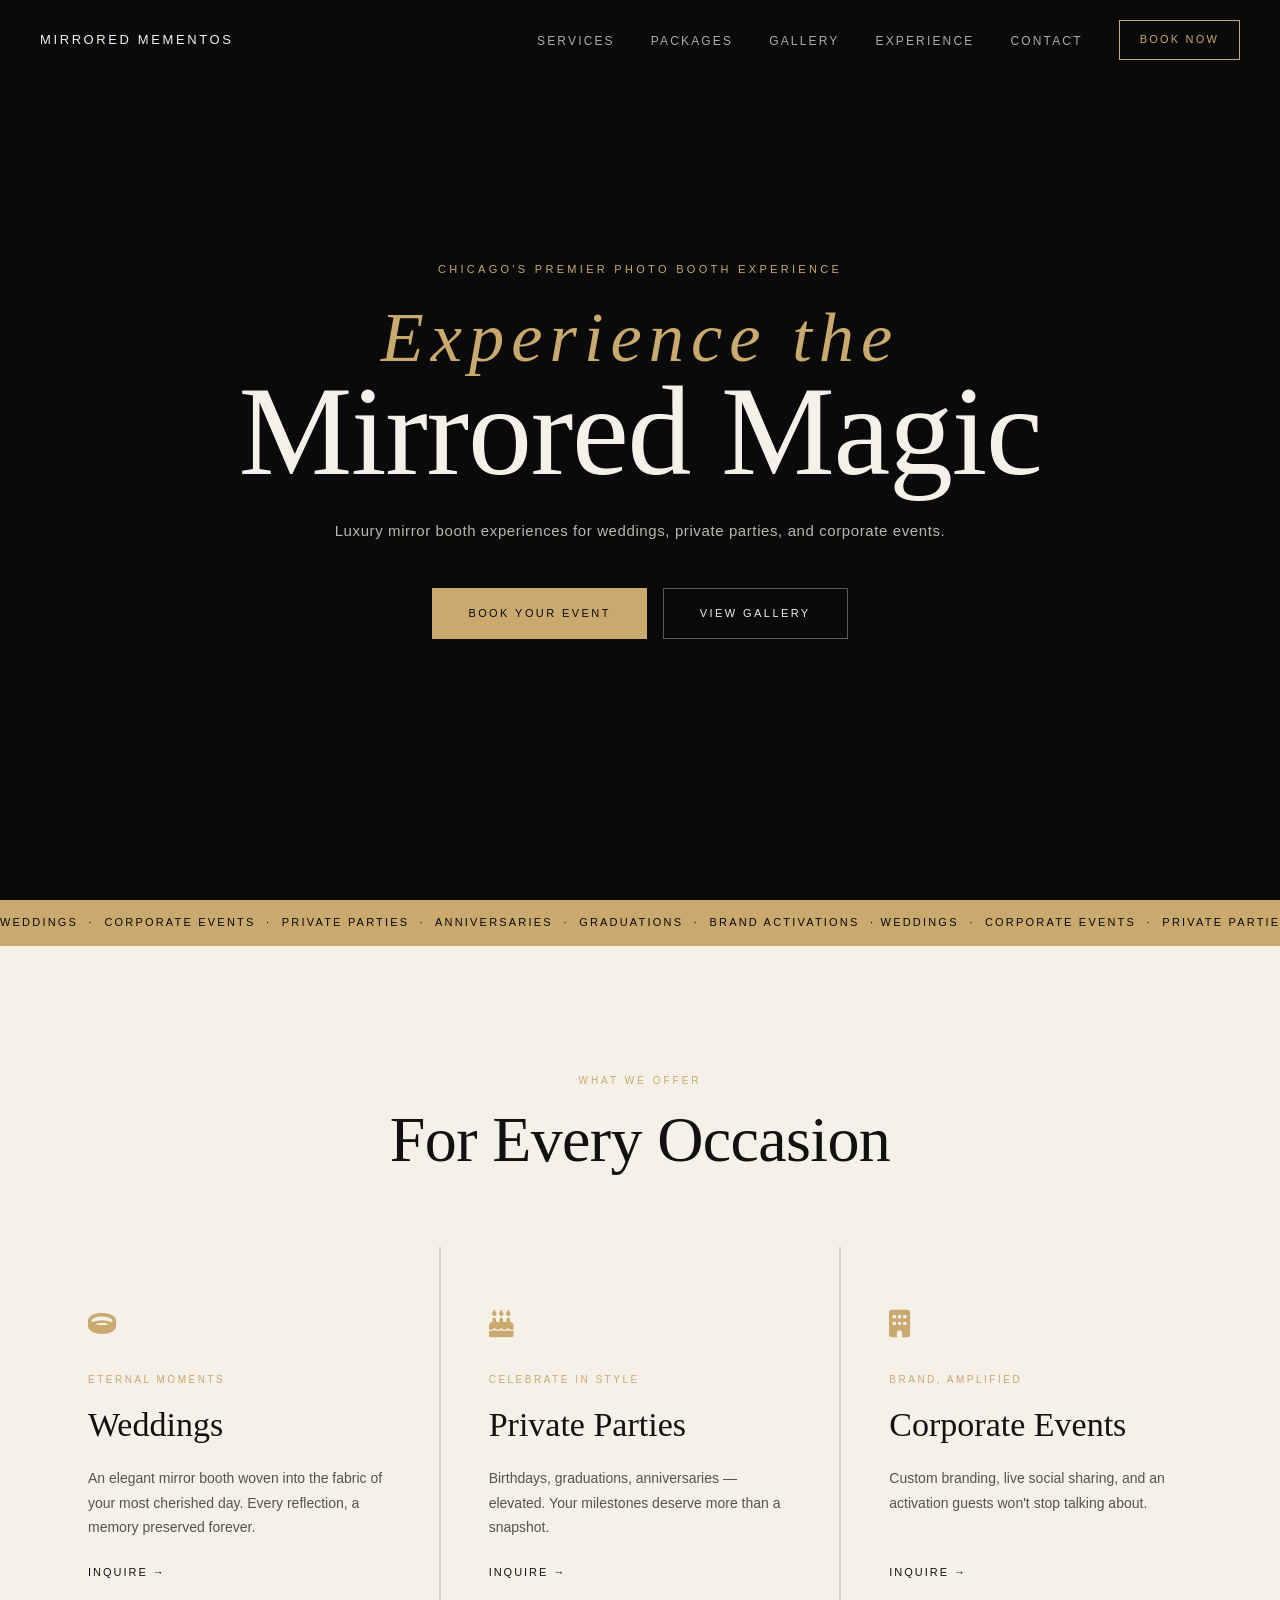
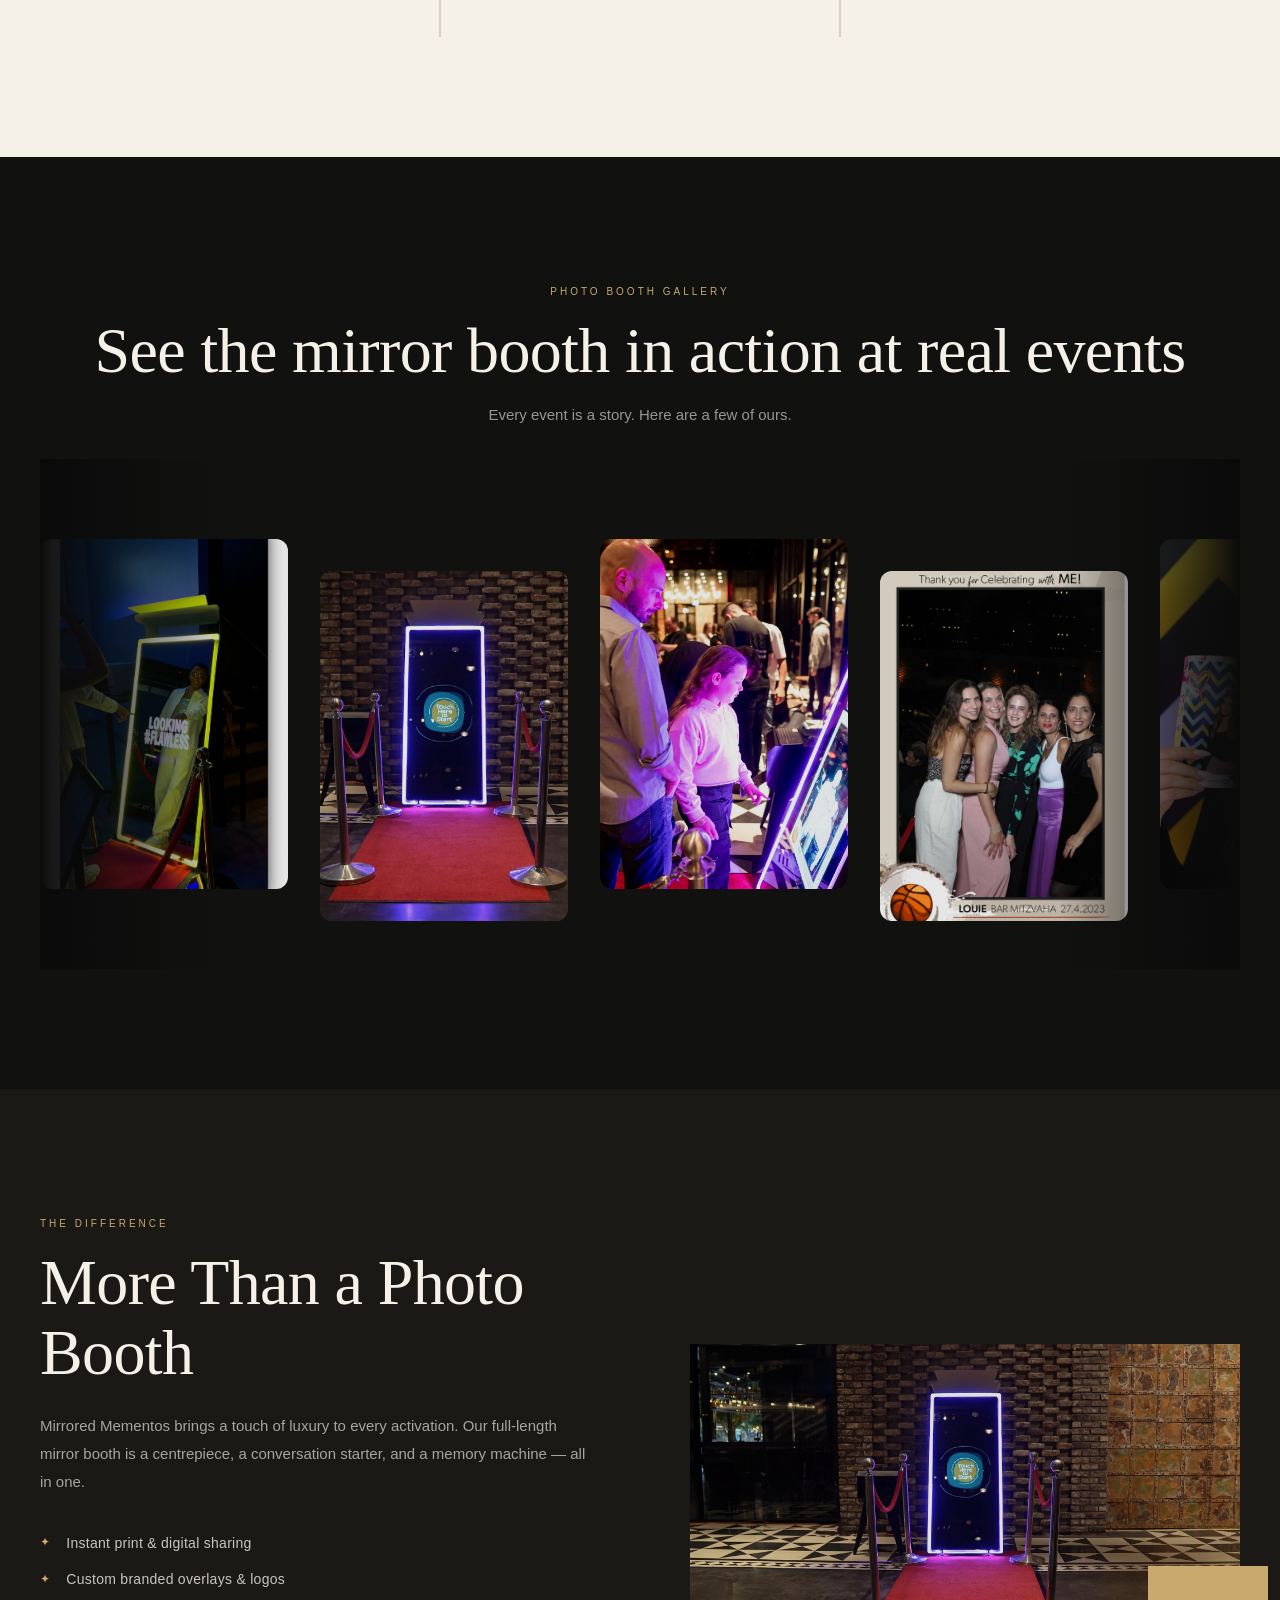
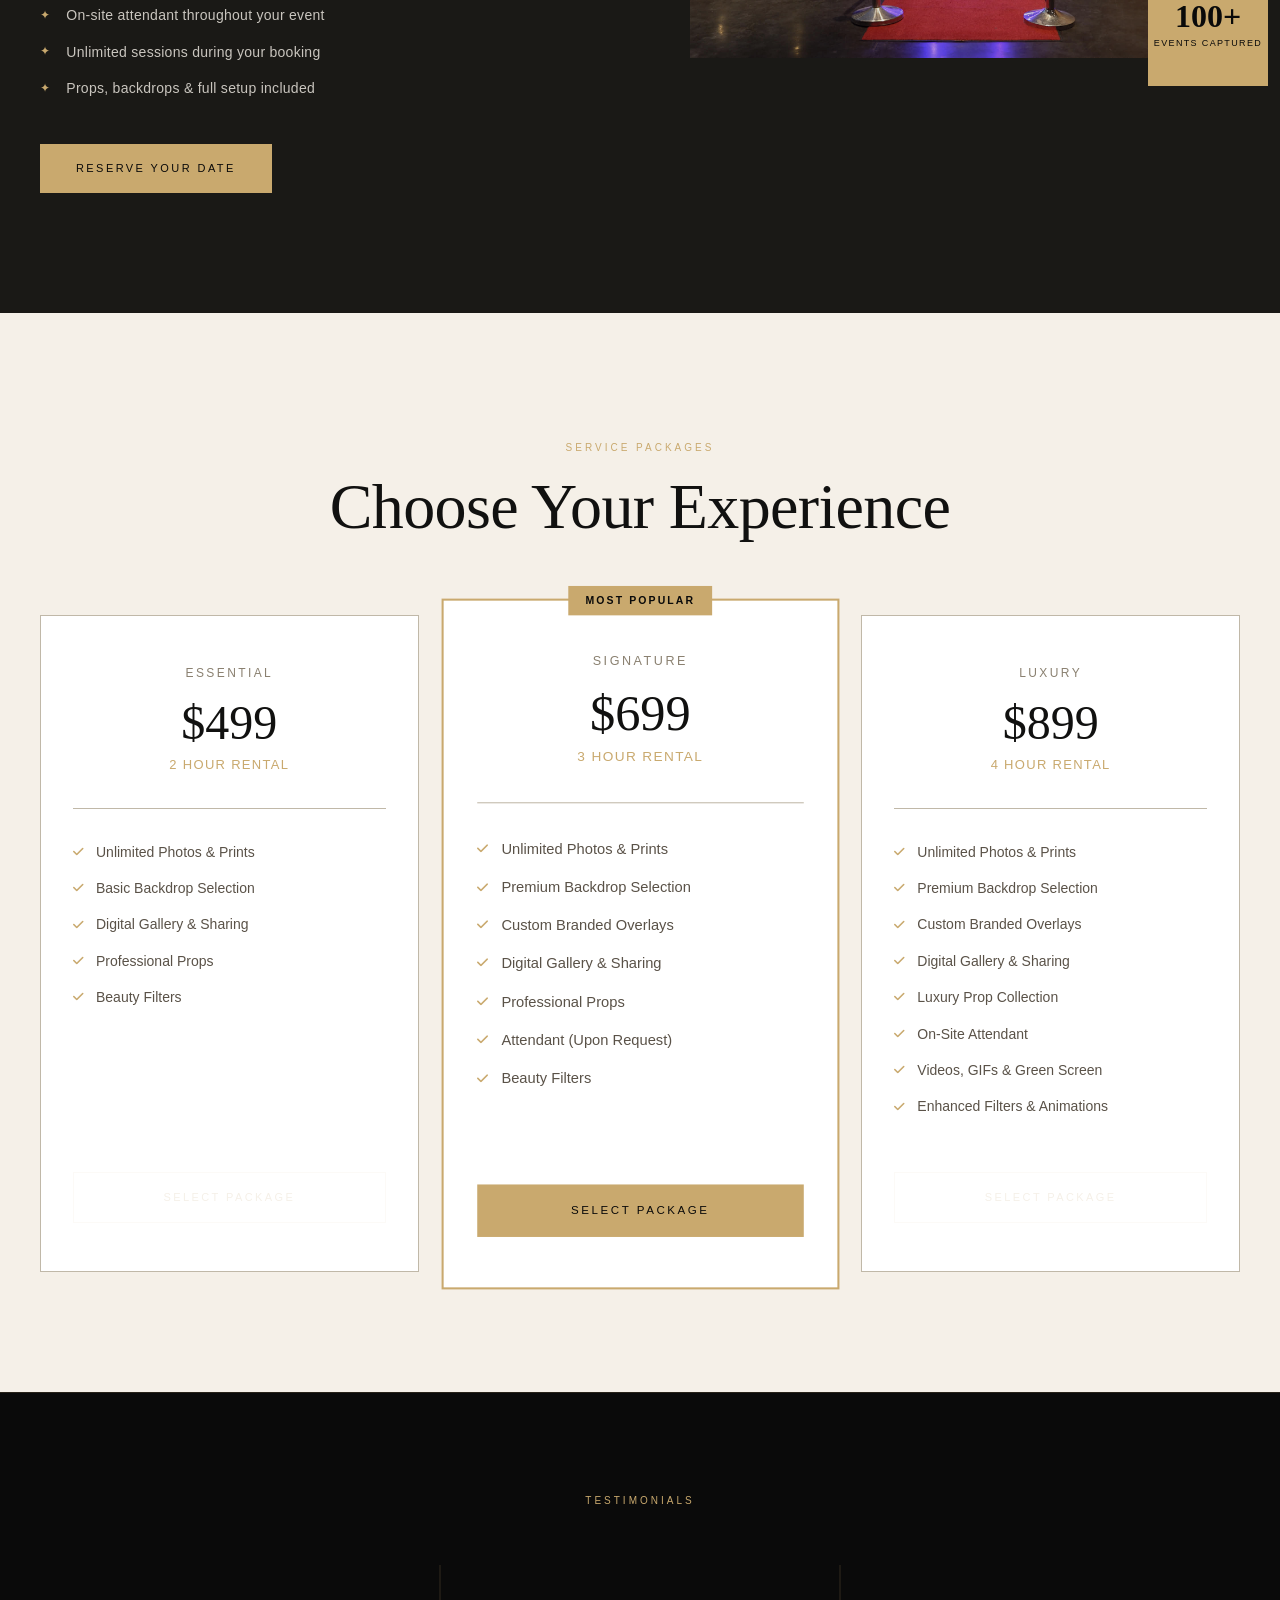
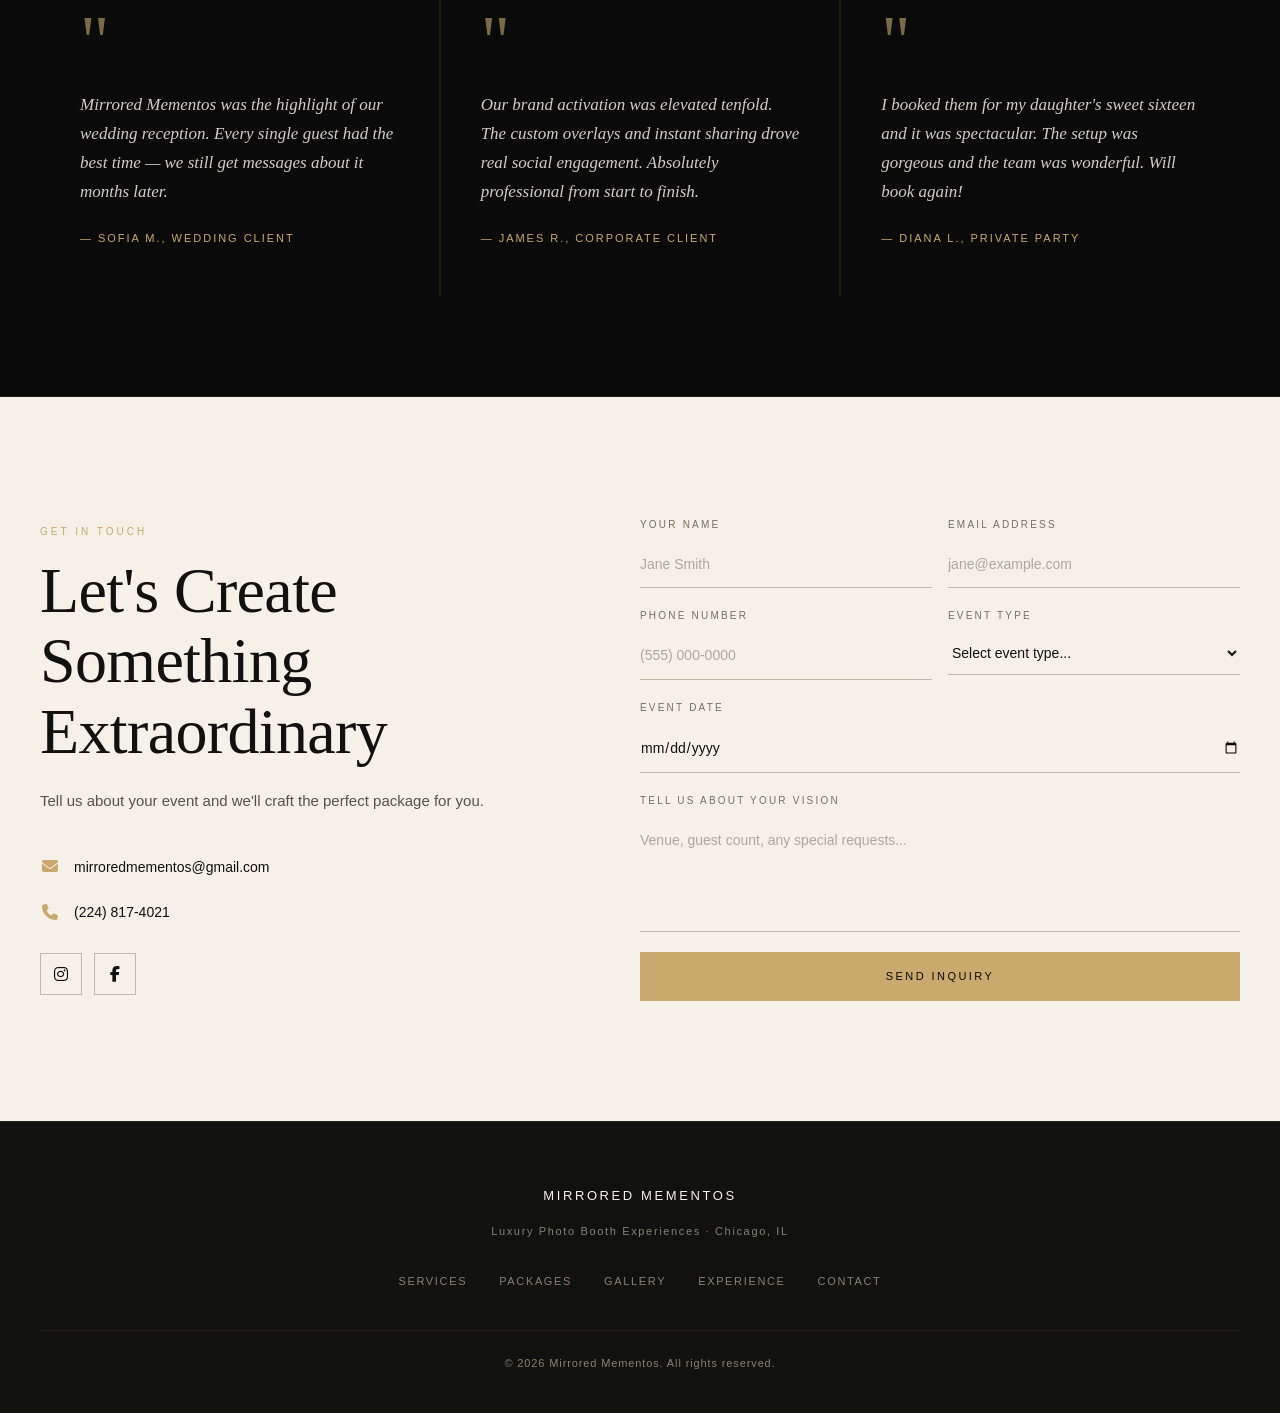
==== commit e29e303d: "Update index.html" ====
--- a/index.html
+++ b/index.html
@@ -53,7 +53,7 @@
             <!-- Hero Section -->
             <section id="hero" class="hero">
                 <div class="hero-bg">
-                    <video autoplay muted loop playsinline class="hero-video" poster="images/image1.jpg">
+                    <video autoplay muted loop playsinline class="hero-video">
                         <source src="https://res.cloudinary.com/dt4nfkb5u/video/upload/v1776675928/97bd5f28-9294-4641-8bf5-ce6f9e058245_c6dg7s.mp4" type="video/mp4">
                     </video>
                     <div class="hero-overlay"></div>
--- a/assets/css/style.css
+++ b/assets/css/style.css
@@ -1,4 +1,4 @@
-.gallery-slider-wrap{position:relative;width:100%;overflow:hidden;padding:80px 0;margin-top:-40px}.gallery-slider-wrap::before,.gallery-slider-wrap::after{content:"";position:absolute;top:0;width:15%;height:100%;z-index:5;pointer-events:none}.gallery-slider-wrap::before{left:0;background:linear-gradient(to right,var(--black) 0%,transparent 100%)}.gallery-slider-wrap::after{right:0;background:linear-gradient(to left,var(--black) 0%,transparent 100%)}.gallery-slider-track{display:flex;gap:32px;width:max-content;animation:scrollSlider 40s linear infinite}.gallery-card{width:248px;height:350px;flex-shrink:0;border-radius:12px;overflow:hidden;background:var(--mid);transition:transform .4s ease}.gallery-card img{width:100%;height:100%;object-fit:cover;filter:brightness(.9);transition:filter .4s ease}.gallery-card:hover img{filter:brightness(1.1)}.gallery-card:nth-child(even){transform:translateY(32px)}@media (max-width:768px){.gallery-slider-wrap{padding:40px 0}.gallery-card{width:180px;height:260px}.gallery-slider-track{gap:16px;animation:scrollSliderMobile 25s linear infinite}.gallery-card:nth-child(even){transform:translateY(16px)}}@keyframes scrollSlider{0%{transform:translateX(0)}100%{transform:translateX(calc(-280px * 6))}}@keyframes scrollSliderMobile{0%{transform:translateX(0)}100%{transform:translateX(calc(-196px * 6))}}*,:before,:after{box-sizing:border-box;border:0 solid #e5e7eb}:before,:after{--tw-content:""}html,:host{-webkit-text-size-adjust:100%;tab-size:4;font-feature-settings:normal;font-variation-settings:normal;-webkit-tap-highlight-color:transparent;font-family:ui-sans-serif,system-ui,sans-serif,Apple Color Emoji,Segoe UI Emoji,Segoe UI Symbol,Noto Color Emoji;line-height:1.5}body{line-height:inherit;margin:0}hr{height:0;color:inherit;border-top-width:1px}abbr:where([title]){text-decoration:underline dotted}h1,h2,h3,h4,h5,h6{font-size:inherit;font-weight:inherit}a{color:inherit;text-decoration:inherit}b,strong{font-weight:bolder}code,kbd,samp,pre{font-feature-settings:normal;font-variation-settings:normal;font-family:ui-monospace,SFMono-Regular,Menlo,Monaco,Consolas,Liberation Mono,Courier New,monospace;font-size:1em}small{font-size:80%}sub,sup{vertical-align:baseline;font-size:75%;line-height:0;position:relative}sub{bottom:-.25em}sup{top:-.5em}table{text-indent:0;border-color:inherit;border-collapse:collapse}button,input,optgroup,select,textarea{font-feature-settings:inherit;font-variation-settings:inherit;font-family:inherit;font-size:100%;font-weight:inherit;line-height:inherit;color:inherit;margin:0;padding:0}button,select{text-transform:none}button,[type=button],[type=reset],[type=submit]{-webkit-appearance:button;background-color:#0000;background-image:none}:-moz-focusring{outline:auto}:-moz-ui-invalid{box-shadow:none}progress{vertical-align:baseline}::-webkit-inner-spin-button{height:auto}::-webkit-outer-spin-button{height:auto}[type=search]{-webkit-appearance:textfield;outline-offset:-2px}::-webkit-search-decoration{-webkit-appearance:none}::-webkit-file-upload-button{-webkit-appearance:button;font:inherit}summary{display:list-item}blockquote,dl,dd,h1,h2,h3,h4,h5,h6,hr,figure,p,pre{margin:0}fieldset{margin:0;padding:0}legend{padding:0}ol,ul,menu{margin:0;padding:0;list-style:none}dialog{padding:0}textarea{resize:vertical}input::-moz-placeholder{opacity:1;color:#9ca3af}textarea::-moz-placeholder{opacity:1;color:#9ca3af}input::placeholder,textarea::placeholder{opacity:1;color:#9ca3af}button,[role=button]{cursor:pointer}:disabled{cursor:default}img,svg,video,canvas,audio,iframe,embed,object{vertical-align:middle;display:block}img,video{max-width:100%;height:auto}[hidden]{display:none}:root{--background:0 0% 100%;--foreground:0 0% 3.9%;--card:0 0% 100%;--card-foreground:0 0% 3.9%;--popover:0 0% 100%;--popover-foreground:0 0% 3.9%;--primary:0 0% 9%;--primary-foreground:0 0% 98%;--secondary:0 0% 96.1%;--secondary-foreground:0 0% 9%;--muted:0 0% 96.1%;--muted-foreground:0 0% 45.1%;--accent:0 0% 96.1%;--accent-foreground:0 0% 9%;--destructive:0 84.2% 60.2%;--destructive-foreground:0 0% 98%;--border:0 0% 89.8%;--input:0 0% 89.8%;--ring:0 0% 3.9%;--radius:.5rem}*{border-color:hsl(var(--border))}body{background-color:hsl(var(--background));color:hsl(var(--foreground))}*,:before,:after,::backdrop{--tw-border-spacing-x:0;--tw-border-spacing-y:0;--tw-translate-x:0;--tw-translate-y:0;--tw-rotate:0;--tw-skew-x:0;--tw-skew-y:0;--tw-scale-x:1;--tw-scale-y:1;--tw-pan-x: ;--tw-pan-y: ;--tw-pinch-zoom: ;--tw-scroll-snap-strictness:proximity;--tw-gradient-from-position: ;--tw-gradient-via-position: ;--tw-gradient-to-position: ;--tw-ordinal: ;--tw-slashed-zero: ;--tw-numeric-figure: ;--tw-numeric-spacing: ;--tw-numeric-fraction: ;--tw-ring-inset: ;--tw-ring-offset-width:0px;--tw-ring-offset-color:#fff;--tw-ring-color:#3b82f680;--tw-ring-offset-shadow:0 0 #0000;--tw-ring-shadow:0 0 #0000;--tw-shadow:0 0 #0000;--tw-shadow-colored:0 0 #0000;--tw-blur: ;--tw-brightness: ;--tw-contrast: ;--tw-grayscale: ;--tw-hue-rotate: ;--tw-invert: ;--tw-saturate: ;--tw-sepia: ;--tw-drop-shadow: ;--tw-backdrop-blur: ;--tw-backdrop-brightness: ;--tw-backdrop-contrast: ;--tw-backdrop-grayscale: ;--tw-backdrop-hue-rotate: ;--tw-backdrop-invert: ;--tw-backdrop-opacity: ;--tw-backdrop-saturate: ;--tw-backdrop-sepia: }.sr-only{clip:rect(0, 0, 0, 0);white-space:nowrap;border-width:0;width:1px;height:1px;margin:-1px;padding:0;position:absolute;overflow:hidden}.pointer-events-none{pointer-events:none}.pointer-events-auto{pointer-events:auto}.visible{visibility:visible}.invisible{visibility:hidden}.fixed{position:fixed}.absolute{position:absolute}.relative{position:relative}.inset-0{inset:0}.inset-x-0{left:0;right:0}.inset-y-0{top:0;bottom:0}.-bottom-12{bottom:-3rem}.-left-12{left:-3rem}.-right-12{right:-3rem}.-top-12{top:-3rem}.bottom-0{bottom:0}.left-0{left:0}.left-1\/2{left:50%}.left-2{left:.5rem}.left-\[50\%\]{left:50%}.right-0{right:0}.right-1{right:.25rem}.right-2{right:.5rem}.right-4{right:1rem}.top-0{top:0}.top-1{top:.25rem}.top-1\/2{top:50%}.top-4{top:1rem}.top-\[1px\]{top:1px}.top-\[50\%\]{top:50%}.top-\[60\%\]{top:60%}.top-full{top:100%}.z-10{z-index:10}.z-50{z-index:50}.z-\[100\]{z-index:100}.z-\[1\]{z-index:1}.-mx-1{margin-left:-.25rem;margin-right:-.25rem}.mx-auto{margin-left:auto;margin-right:auto}.my-1{margin-top:.25rem;margin-bottom:.25rem}.-ml-4{margin-left:-1rem}.-mt-4{margin-top:-1rem}.mb-1{margin-bottom:.25rem}.ml-1{margin-left:.25rem}.ml-auto{margin-left:auto}.mr-2{margin-right:.5rem}.mt-1{margin-top:.25rem}.mt-1\.5{margin-top:.375rem}.mt-2{margin-top:.5rem}.mt-24{margin-top:6rem}.mt-4{margin-top:1rem}.mt-auto{margin-top:auto}.block{display:block}.flex{display:flex}.inline-flex{display:inline-flex}.table{display:table}.grid{display:grid}.hidden{display:none}.aspect-square{aspect-ratio:1}.size-4{width:1rem;height:1rem}.size-\[--cell-size\]{width:var(--cell-size);height:var(--cell-size)}.h-1{height:.25rem}.h-1\.5{height:.375rem}.h-10{height:2.5rem}.h-2{height:.5rem}.h-2\.5{height:.625rem}.h-3{height:.75rem}.h-3\.5{height:.875rem}.h-4{height:1rem}.h-5{height:1.25rem}.h-8{height:2rem}.h-9{height:2.25rem}.h-\[--cell-size\]{height:var(--cell-size)}.h-\[1px\]{height:1px}.h-\[var\(--radix-navigation-menu-viewport-height\)\]{height:var(--radix-navigation-menu-viewport-height)}.h-\[var\(--radix-select-trigger-height\)\]{height:var(--radix-select-trigger-height)}.h-auto{height:auto}.h-full{height:100%}.h-px{height:1px}.max-h-\[--radix-context-menu-content-available-height\]{max-height:var(--radix-context-menu-content-available-height)}.max-h-\[--radix-select-content-available-height\]{max-height:var(--radix-select-content-available-height)}.max-h-\[300px\]{max-height:300px}.max-h-\[var\(--radix-dropdown-menu-content-available-height\)\]{max-height:var(--radix-dropdown-menu-content-available-height)}.max-h-screen{max-height:100vh}.min-h-\[60px\]{min-height:60px}.w-10{width:2.5rem}.w-2{width:.5rem}.w-2\.5{width:.625rem}.w-3{width:.75rem}.w-3\.5{width:.875rem}.w-3\/4{width:75%}.w-4{width:1rem}.w-64{width:16rem}.w-72{width:18rem}.w-8{width:2rem}.w-9{width:2.25rem}.w-\[--cell-size\]{width:var(--cell-size)}.w-\[100px\]{width:100px}.w-\[1px\]{width:1px}.w-fit{width:fit-content}.w-full{width:100%}.w-max{width:max-content}.w-px{width:1px}.min-w-0{min-width:0}.min-w-10{min-width:2.5rem}.min-w-8{min-width:2rem}.min-w-9{min-width:2.25rem}.min-w-\[--cell-size\]{min-width:var(--cell-size)}.min-w-\[12rem\]{min-width:12rem}.min-w-\[8rem\]{min-width:8rem}.min-w-\[var\(--radix-select-trigger-width\)\]{min-width:var(--radix-select-trigger-width)}.max-w-lg{max-width:32rem}.max-w-max{max-width:max-content}.flex-1{flex:1}.shrink-0{flex-shrink:0}.grow{flex-grow:1}.grow-0{flex-grow:0}.basis-full{flex-basis:100%}.caption-bottom{caption-side:bottom}.border-collapse{border-collapse:collapse}.origin-\[--radix-context-menu-content-transform-origin\]{transform-origin:var(--radix-context-menu-content-transform-origin)}.origin-\[--radix-dropdown-menu-content-transform-origin\]{transform-origin:var(--radix-dropdown-menu-content-transform-origin)}.origin-\[--radix-hover-card-content-transform-origin\]{transform-origin:var(--radix-hover-card-content-transform-origin)}.origin-\[--radix-menubar-content-transform-origin\]{transform-origin:var(--radix-menubar-content-transform-origin)}.origin-\[--radix-popover-content-transform-origin\]{transform-origin:var(--radix-popover-content-transform-origin)}.origin-\[--radix-select-content-transform-origin\]{transform-origin:var(--radix-select-content-transform-origin)}.origin-\[--radix-tooltip-content-transform-origin\]{transform-origin:var(--radix-tooltip-content-transform-origin)}.-translate-x-1\/2{--tw-translate-x:-50%;transform:translate(var(--tw-translate-x), var(--tw-translate-y)) rotate(var(--tw-rotate)) skewX(var(--tw-skew-x)) skewY(var(--tw-skew-y)) scaleX(var(--tw-scale-x)) scaleY(var(--tw-scale-y))}.-translate-y-1\/2{--tw-translate-y:-50%;transform:translate(var(--tw-translate-x), var(--tw-translate-y)) rotate(var(--tw-rotate)) skewX(var(--tw-skew-x)) skewY(var(--tw-skew-y)) scaleX(var(--tw-scale-x)) scaleY(var(--tw-scale-y))}.translate-x-\[-50\%\]{--tw-translate-x:-50%;transform:translate(var(--tw-translate-x), var(--tw-translate-y)) rotate(var(--tw-rotate)) skewX(var(--tw-skew-x)) skewY(var(--tw-skew-y)) scaleX(var(--tw-scale-x)) scaleY(var(--tw-scale-y))}.translate-y-\[-50\%\]{--tw-translate-y:-50%;transform:translate(var(--tw-translate-x), var(--tw-translate-y)) rotate(var(--tw-rotate)) skewX(var(--tw-skew-x)) skewY(var(--tw-skew-y)) scaleX(var(--tw-scale-x)) scaleY(var(--tw-scale-y))}.rotate-45{--tw-rotate:45deg;transform:translate(var(--tw-translate-x), var(--tw-translate-y)) rotate(var(--tw-rotate)) skewX(var(--tw-skew-x)) skewY(var(--tw-skew-y)) scaleX(var(--tw-scale-x)) scaleY(var(--tw-scale-y))}.rotate-90{--tw-rotate:90deg;transform:translate(var(--tw-translate-x), var(--tw-translate-y)) rotate(var(--tw-rotate)) skewX(var(--tw-skew-x)) skewY(var(--tw-skew-y)) scaleX(var(--tw-scale-x)) scaleY(var(--tw-scale-y))}.transform{transform:translate(var(--tw-translate-x), var(--tw-translate-y)) rotate(var(--tw-rotate)) skewX(var(--tw-skew-x)) skewY(var(--tw-skew-y)) scaleX(var(--tw-scale-x)) scaleY(var(--tw-scale-y))}@keyframes pulse{50%{opacity:.5}}.animate-pulse{animation:2s cubic-bezier(.4,0,.6,1) infinite pulse}.cursor-default{cursor:default}.cursor-pointer{cursor:pointer}.touch-none{touch-action:none}.select-none{-webkit-user-select:none;user-select:none}.list-none{list-style-type:none}.flex-col{flex-direction:column}.flex-col-reverse{flex-direction:column-reverse}.flex-wrap{flex-wrap:wrap}.items-end{align-items:flex-end}.items-center{align-items:center}.justify-center{justify-content:center}.justify-between{justify-content:space-between}.gap-1{gap:.25rem}.gap-1\.5{gap:.375rem}.gap-2{gap:.5rem}.gap-4{gap:1rem}.space-x-1>:not([hidden])~:not([hidden]){--tw-space-x-reverse:0;margin-right:calc(.25rem * var(--tw-space-x-reverse));margin-left:calc(.25rem * calc(1 - var(--tw-space-x-reverse)))}.space-x-2>:not([hidden])~:not([hidden]){--tw-space-x-reverse:0;margin-right:calc(.5rem * var(--tw-space-x-reverse));margin-left:calc(.5rem * calc(1 - var(--tw-space-x-reverse)))}.space-y-1>:not([hidden])~:not([hidden]){--tw-space-y-reverse:0;margin-top:calc(.25rem * calc(1 - var(--tw-space-y-reverse)));margin-bottom:calc(.25rem * var(--tw-space-y-reverse))}.space-y-1\.5>:not([hidden])~:not([hidden]){--tw-space-y-reverse:0;margin-top:calc(.375rem * calc(1 - var(--tw-space-y-reverse)));margin-bottom:calc(.375rem * var(--tw-space-y-reverse))}.space-y-2>:not([hidden])~:not([hidden]){--tw-space-y-reverse:0;margin-top:calc(.5rem * calc(1 - var(--tw-space-y-reverse)));margin-bottom:calc(.5rem * var(--tw-space-y-reverse))}.overflow-auto{overflow:auto}.overflow-hidden{overflow:hidden}.overflow-y-auto{overflow-y:auto}.overflow-x-hidden{overflow-x:hidden}.whitespace-nowrap{white-space:nowrap}.break-words{overflow-wrap:break-word}.rounded-\[inherit\]{border-radius:inherit}.rounded-full{border-radius:9999px}.rounded-lg{border-radius:var(--radius)}.rounded-md{border-radius:calc(var(--radius) - 2px)}.rounded-none{border-radius:0}.rounded-sm{border-radius:calc(var(--radius) - 4px)}.rounded-xl{border-radius:.75rem}.rounded-l-md{border-top-left-radius:calc(var(--radius) - 2px);border-bottom-left-radius:calc(var(--radius) - 2px)}.rounded-r-md{border-top-right-radius:calc(var(--radius) - 2px);border-bottom-right-radius:calc(var(--radius) - 2px)}.rounded-t-\[10px\]{border-top-left-radius:10px;border-top-right-radius:10px}.rounded-tl-sm{border-top-left-radius:calc(var(--radius) - 4px)}.border{border-width:1px}.border-2{border-width:2px}.border-b{border-bottom-width:1px}.border-l{border-left-width:1px}.border-r{border-right-width:1px}.border-t{border-top-width:1px}.border-destructive{border-color:hsl(var(--destructive))}.border-destructive\/50{border-color:hsl(var(--destructive) / .5)}.border-input{border-color:hsl(var(--input))}.border-primary{border-color:hsl(var(--primary))}.border-primary\/50{border-color:hsl(var(--primary) / .5)}.border-transparent{border-color:#0000}.border-l-transparent{border-left-color:#0000}.border-t-transparent{border-top-color:#0000}.bg-accent{background-color:hsl(var(--accent))}.bg-background{background-color:hsl(var(--background))}.bg-black\/80{background-color:#000c}.bg-border{background-color:hsl(var(--border))}.bg-card{background-color:hsl(var(--card))}.bg-destructive{background-color:hsl(var(--destructive))}.bg-muted{background-color:hsl(var(--muted))}.bg-muted\/50{background-color:hsl(var(--muted) / .5)}.bg-popover{background-color:hsl(var(--popover))}.bg-primary{background-color:hsl(var(--primary))}.bg-primary\/10{background-color:hsl(var(--primary) / .1)}.bg-primary\/20{background-color:hsl(var(--primary) / .2)}.bg-secondary{background-color:hsl(var(--secondary))}.bg-transparent{background-color:#0000}.fill-current{fill:currentColor}.fill-primary{fill:hsl(var(--primary))}.p-0{padding:0}.p-1{padding:.25rem}.p-2{padding:.5rem}.p-3{padding:.75rem}.p-4{padding:1rem}.p-6{padding:1.5rem}.p-\[1px\]{padding:1px}.px-1{padding-left:.25rem;padding-right:.25rem}.px-1\.5{padding-left:.375rem;padding-right:.375rem}.px-2{padding-left:.5rem;padding-right:.5rem}.px-2\.5{padding-left:.625rem;padding-right:.625rem}.px-3{padding-left:.75rem;padding-right:.75rem}.px-4{padding-left:1rem;padding-right:1rem}.px-8{padding-left:2rem;padding-right:2rem}.px-\[--cell-size\]{padding-left:var(--cell-size);padding-right:var(--cell-size)}.py-0{padding-top:0;padding-bottom:0}.py-0\.5{padding-top:.125rem;padding-bottom:.125rem}.py-1{padding-top:.25rem;padding-bottom:.25rem}.py-1\.5{padding-top:.375rem;padding-bottom:.375rem}.py-2{padding-top:.5rem;padding-bottom:.5rem}.py-3{padding-top:.75rem;padding-bottom:.75rem}.py-4{padding-top:1rem;padding-bottom:1rem}.py-6{padding-top:1.5rem;padding-bottom:1.5rem}.pb-4{padding-bottom:1rem}.pl-2{padding-left:.5rem}.pl-4{padding-left:1rem}.pl-8{padding-left:2rem}.pr-1{padding-right:.25rem}.pr-2{padding-right:.5rem}.pr-6{padding-right:1.5rem}.pr-8{padding-right:2rem}.pt-0{padding-top:0}.pt-4{padding-top:1rem}.text-left{text-align:left}.text-center{text-align:center}.align-middle{vertical-align:middle}.text-\[0\.8rem\]{font-size:.8rem}.text-base{font-size:1rem;line-height:1.5rem}.text-lg{font-size:1.125rem;line-height:1.75rem}.text-sm{font-size:.875rem;line-height:1.25rem}.text-xs{font-size:.75rem;line-height:1rem}.font-medium{font-weight:500}.font-normal{font-weight:400}.font-semibold{font-weight:600}.leading-none{line-height:1}.tracking-tight{letter-spacing:-.025em}.tracking-widest{letter-spacing:.1em}.text-accent-foreground{color:hsl(var(--accent-foreground))}.text-card-foreground{color:hsl(var(--card-foreground))}.text-current{color:currentColor}.text-destructive{color:hsl(var(--destructive))}.text-destructive-foreground{color:hsl(var(--destructive-foreground))}.text-foreground{color:hsl(var(--foreground))}.text-foreground\/50{color:hsl(var(--foreground) / .5)}.text-muted-foreground{color:hsl(var(--muted-foreground))}.text-popover-foreground{color:hsl(var(--popover-foreground))}.text-primary{color:hsl(var(--primary))}.text-primary-foreground{color:hsl(var(--primary-foreground))}.text-secondary-foreground{color:hsl(var(--secondary-foreground))}.underline-offset-4{text-underline-offset:4px}.opacity-0{opacity:0}.opacity-50{opacity:.5}.opacity-60{opacity:.6}.opacity-70{opacity:.7}.opacity-90{opacity:.9}.shadow{--tw-shadow:0 1px 3px 0 #0000001a, 0 1px 2px -1px #0000001a;--tw-shadow-colored:0 1px 3px 0 var(--tw-shadow-color), 0 1px 2px -1px var(--tw-shadow-color);box-shadow:var(--tw-ring-offset-shadow,0 0 #0000), var(--tw-ring-shadow,0 0 #0000), var(--tw-shadow)}.shadow-lg{--tw-shadow:0 10px 15px -3px #0000001a, 0 4px 6px -4px #0000001a;--tw-shadow-colored:0 10px 15px -3px var(--tw-shadow-color), 0 4px 6px -4px var(--tw-shadow-color);box-shadow:var(--tw-ring-offset-shadow,0 0 #0000), var(--tw-ring-shadow,0 0 #0000), var(--tw-shadow)}.shadow-md{--tw-shadow:0 4px 6px -1px #0000001a, 0 2px 4px -2px #0000001a;--tw-shadow-colored:0 4px 6px -1px var(--tw-shadow-color), 0 2px 4px -2px var(--tw-shadow-color);box-shadow:var(--tw-ring-offset-shadow,0 0 #0000), var(--tw-ring-shadow,0 0 #0000), var(--tw-shadow)}.shadow-sm{--tw-shadow:0 1px 2px 0 #0000000d;--tw-shadow-colored:0 1px 2px 0 var(--tw-shadow-color);box-shadow:var(--tw-ring-offset-shadow,0 0 #0000), var(--tw-ring-shadow,0 0 #0000), var(--tw-shadow)}.outline-none{outline-offset:2px;outline:2px solid #0000}.outline{outline-style:solid}.ring-0{--tw-ring-offset-shadow:var(--tw-ring-inset) 0 0 0 var(--tw-ring-offset-width) var(--tw-ring-offset-color);--tw-ring-shadow:var(--tw-ring-inset) 0 0 0 calc(0px + var(--tw-ring-offset-width)) var(--tw-ring-color);box-shadow:var(--tw-ring-offset-shadow), var(--tw-ring-shadow), var(--tw-shadow,0 0 #0000)}.ring-offset-background{--tw-ring-offset-color:hsl(var(--background))}.filter{filter:var(--tw-blur) var(--tw-brightness) var(--tw-contrast) var(--tw-grayscale) var(--tw-hue-rotate) var(--tw-invert) var(--tw-saturate) var(--tw-sepia) var(--tw-drop-shadow)}.transition{transition-property:color,background-color,border-color,text-decoration-color,fill,stroke,opacity,box-shadow,transform,filter,backdrop-filter;transition-duration:.15s;transition-timing-function:cubic-bezier(.4,0,.2,1)}.transition-all{transition-property:all;transition-duration:.15s;transition-timing-function:cubic-bezier(.4,0,.2,1)}.transition-colors{transition-property:color,background-color,border-color,text-decoration-color,fill,stroke;transition-duration:.15s;transition-timing-function:cubic-bezier(.4,0,.2,1)}.transition-opacity{transition-property:opacity;transition-duration:.15s;transition-timing-function:cubic-bezier(.4,0,.2,1)}.transition-transform{transition-property:transform;transition-duration:.15s;transition-timing-function:cubic-bezier(.4,0,.2,1)}.duration-200{transition-duration:.2s}.duration-300{transition-duration:.3s}.ease-in-out{transition-timing-function:cubic-bezier(.4,0,.2,1)}@keyframes enter{0%{opacity:var(--tw-enter-opacity,1);transform:translate3d(var(--tw-enter-translate-x,0), var(--tw-enter-translate-y,0), 0) scale3d(var(--tw-enter-scale,1), var(--tw-enter-scale,1), var(--tw-enter-scale,1)) rotate(var(--tw-enter-rotate,0))}}@keyframes exit{to{opacity:var(--tw-exit-opacity,1);transform:translate3d(var(--tw-exit-translate-x,0), var(--tw-exit-translate-y,0), 0) scale3d(var(--tw-exit-scale,1), var(--tw-exit-scale,1), var(--tw-exit-scale,1)) rotate(var(--tw-exit-rotate,0))}}.animate-in{--tw-enter-opacity:initial;--tw-enter-scale:initial;--tw-enter-rotate:initial;--tw-enter-translate-x:initial;--tw-enter-translate-y:initial;animation-name:enter;animation-duration:.15s}.fade-in-0{--tw-enter-opacity:0}.zoom-in-95{--tw-enter-scale:.95}.duration-200{animation-duration:.2s}.duration-300{animation-duration:.3s}.ease-in-out{animation-timing-function:cubic-bezier(.4,0,.2,1)}.\[--cell-size\:2rem\]{--cell-size:2rem}.file\:border-0::file-selector-button{border-width:0}.file\:bg-transparent::file-selector-button{background-color:#0000}.file\:text-sm::file-selector-button{font-size:.875rem;line-height:1.25rem}.file\:font-medium::file-selector-button{font-weight:500}.file\:text-foreground::file-selector-button{color:hsl(var(--foreground))}.placeholder\:text-muted-foreground::placeholder{color:hsl(var(--muted-foreground))}.after\:absolute:after{content:var(--tw-content);position:absolute}.after\:inset-y-0:after{content:var(--tw-content);top:0;bottom:0}.after\:left-1\/2:after{content:var(--tw-content);left:50%}.after\:w-1:after{content:var(--tw-content);width:.25rem}.after\:-translate-x-1\/2:after{content:var(--tw-content);--tw-translate-x:-50%;transform:translate(var(--tw-translate-x), var(--tw-translate-y)) rotate(var(--tw-rotate)) skewX(var(--tw-skew-x)) skewY(var(--tw-skew-y)) scaleX(var(--tw-scale-x)) scaleY(var(--tw-scale-y))}.hover\:bg-accent:hover{background-color:hsl(var(--accent))}.hover\:bg-destructive\/80:hover{background-color:hsl(var(--destructive) / .8)}.hover\:bg-destructive\/90:hover{background-color:hsl(var(--destructive) / .9)}.hover\:bg-muted:hover{background-color:hsl(var(--muted))}.hover\:bg-muted\/50:hover{background-color:hsl(var(--muted) / .5)}.hover\:bg-primary\/80:hover{background-color:hsl(var(--primary) / .8)}.hover\:bg-primary\/90:hover{background-color:hsl(var(--primary) / .9)}.hover\:bg-secondary:hover{background-color:hsl(var(--secondary))}.hover\:bg-secondary\/80:hover{background-color:hsl(var(--secondary) / .8)}.hover\:text-accent-foreground:hover{color:hsl(var(--accent-foreground))}.hover\:text-foreground:hover{color:hsl(var(--foreground))}.hover\:text-muted-foreground:hover{color:hsl(var(--muted-foreground))}.hover\:underline:hover{text-decoration-line:underline}.hover\:opacity-100:hover{opacity:1}.focus\:bg-accent:focus{background-color:hsl(var(--accent))}.focus\:text-accent-foreground:focus{color:hsl(var(--accent-foreground))}.focus\:opacity-100:focus{opacity:1}.focus\:outline-none:focus{outline-offset:2px;outline:2px solid #0000}.focus\:ring-1:focus{--tw-ring-offset-shadow:var(--tw-ring-inset) 0 0 0 var(--tw-ring-offset-width) var(--tw-ring-offset-color);--tw-ring-shadow:var(--tw-ring-inset) 0 0 0 calc(1px + var(--tw-ring-offset-width)) var(--tw-ring-color);box-shadow:var(--tw-ring-offset-shadow), var(--tw-ring-shadow), var(--tw-shadow,0 0 #0000)}.focus\:ring-2:focus{--tw-ring-offset-shadow:var(--tw-ring-inset) 0 0 0 var(--tw-ring-offset-width) var(--tw-ring-offset-color);--tw-ring-shadow:var(--tw-ring-inset) 0 0 0 calc(2px + var(--tw-ring-offset-width)) var(--tw-ring-color);box-shadow:var(--tw-ring-offset-shadow), var(--tw-ring-shadow), var(--tw-shadow,0 0 #0000)}.focus\:ring-ring:focus{--tw-ring-color:hsl(var(--ring))}.focus\:ring-offset-2:focus{--tw-ring-offset-width:2px}.focus-visible\:outline-none:focus-visible{outline-offset:2px;outline:2px solid #0000}.focus-visible\:ring-1:focus-visible{--tw-ring-offset-shadow:var(--tw-ring-inset) 0 0 0 var(--tw-ring-offset-width) var(--tw-ring-offset-color);--tw-ring-shadow:var(--tw-ring-inset) 0 0 0 calc(1px + var(--tw-ring-offset-width)) var(--tw-ring-color);box-shadow:var(--tw-ring-offset-shadow), var(--tw-ring-shadow), var(--tw-shadow,0 0 #0000)}.focus-visible\:ring-2:focus-visible{--tw-ring-offset-shadow:var(--tw-ring-inset) 0 0 0 var(--tw-ring-offset-width) var(--tw-ring-offset-color);--tw-ring-shadow:var(--tw-ring-inset) 0 0 0 calc(2px + var(--tw-ring-offset-width)) var(--tw-ring-color);box-shadow:var(--tw-ring-offset-shadow), var(--tw-ring-shadow), var(--tw-shadow,0 0 #0000)}.focus-visible\:ring-ring:focus-visible{--tw-ring-color:hsl(var(--ring))}.focus-visible\:ring-offset-1:focus-visible{--tw-ring-offset-width:1px}.focus-visible\:ring-offset-2:focus-visible{--tw-ring-offset-width:2px}.focus-visible\:ring-offset-background:focus-visible{--tw-ring-offset-color:hsl(var(--background))}.disabled\:pointer-events-none:disabled{pointer-events:none}.disabled\:cursor-not-allowed:disabled{cursor:not-allowed}.disabled\:opacity-50:disabled{opacity:.5}.group:hover .group-hover\:opacity-100{opacity:1}.group.destructive .group-\[\.destructive\]\:border-muted\/40{border-color:hsl(var(--muted) / .4)}.group.toaster .group-\[\.toaster\]\:border-border{border-color:hsl(var(--border))}.group.toast .group-\[\.toast\]\:bg-muted{background-color:hsl(var(--muted))}.group.toast .group-\[\.toast\]\:bg-primary{background-color:hsl(var(--primary))}.group.toaster .group-\[\.toaster\]\:bg-background{background-color:hsl(var(--background))}.group.destructive .group-\[\.destructive\]\:text-red-300{--tw-text-opacity:1;color:rgb(252 165 165/var(--tw-text-opacity))}.group.toast .group-\[\.toast\]\:text-muted-foreground{color:hsl(var(--muted-foreground))}.group.toast .group-\[\.toast\]\:text-primary-foreground{color:hsl(var(--primary-foreground))}.group.toaster .group-\[\.toaster\]\:text-foreground{color:hsl(var(--foreground))}.group.toaster .group-\[\.toaster\]\:shadow-lg{--tw-shadow:0 10px 15px -3px #0000001a, 0 4px 6px -4px #0000001a;--tw-shadow-colored:0 10px 15px -3px var(--tw-shadow-color), 0 4px 6px -4px var(--tw-shadow-color);box-shadow:var(--tw-ring-offset-shadow,0 0 #0000), var(--tw-ring-shadow,0 0 #0000), var(--tw-shadow)}.group.destructive .group-\[\.destructive\]\:hover\:border-destructive\/30:hover{border-color:hsl(var(--destructive) / .3)}.group.destructive .group-\[\.destructive\]\:hover\:bg-destructive:hover{background-color:hsl(var(--destructive))}.group.destructive .group-\[\.destructive\]\:hover\:text-destructive-foreground:hover{color:hsl(var(--destructive-foreground))}.group.destructive .group-\[\.destructive\]\:hover\:text-red-50:hover{--tw-text-opacity:1;color:rgb(254 242 242/var(--tw-text-opacity))}.group.destructive .group-\[\.destructive\]\:focus\:ring-destructive:focus{--tw-ring-color:hsl(var(--destructive))}.group.destructive .group-\[\.destructive\]\:focus\:ring-red-400:focus{--tw-ring-opacity:1;--tw-ring-color:rgb(248 113 113/var(--tw-ring-opacity))}.group.destructive .group-\[\.destructive\]\:focus\:ring-offset-red-600:focus{--tw-ring-offset-color:#dc2626}.peer:disabled~.peer-disabled\:cursor-not-allowed{cursor:not-allowed}.peer:disabled~.peer-disabled\:opacity-70{opacity:.7}.aria-disabled\:opacity-50[aria-disabled=true]{opacity:.5}.aria-selected\:text-muted-foreground[aria-selected=true]{color:hsl(var(--muted-foreground))}.data-\[disabled\=true\]\:pointer-events-none[data-disabled=true],.data-\[disabled\]\:pointer-events-none[data-disabled]{pointer-events:none}.data-\[panel-group-direction\=vertical\]\:h-px[data-panel-group-direction=vertical]{height:1px}.data-\[panel-group-direction\=vertical\]\:w-full[data-panel-group-direction=vertical]{width:100%}.data-\[side\=bottom\]\:translate-y-1[data-side=bottom]{--tw-translate-y:.25rem;transform:translate(var(--tw-translate-x), var(--tw-translate-y)) rotate(var(--tw-rotate)) skewX(var(--tw-skew-x)) skewY(var(--tw-skew-y)) scaleX(var(--tw-scale-x)) scaleY(var(--tw-scale-y))}.data-\[side\=left\]\:-translate-x-1[data-side=left]{--tw-translate-x:-.25rem;transform:translate(var(--tw-translate-x), var(--tw-translate-y)) rotate(var(--tw-rotate)) skewX(var(--tw-skew-x)) skewY(var(--tw-skew-y)) scaleX(var(--tw-scale-x)) scaleY(var(--tw-scale-y))}.data-\[side\=right\]\:translate-x-1[data-side=right]{--tw-translate-x:.25rem;transform:translate(var(--tw-translate-x), var(--tw-translate-y)) rotate(var(--tw-rotate)) skewX(var(--tw-skew-x)) skewY(var(--tw-skew-y)) scaleX(var(--tw-scale-x)) scaleY(var(--tw-scale-y))}.data-\[side\=top\]\:-translate-y-1[data-side=top]{--tw-translate-y:-.25rem;transform:translate(var(--tw-translate-x), var(--tw-translate-y)) rotate(var(--tw-rotate)) skewX(var(--tw-skew-x)) skewY(var(--tw-skew-y)) scaleX(var(--tw-scale-x)) scaleY(var(--tw-scale-y))}.data-\[state\=checked\]\:translate-x-4[data-state=checked]{--tw-translate-x:1rem;transform:translate(var(--tw-translate-x), var(--tw-translate-y)) rotate(var(--tw-rotate)) skewX(var(--tw-skew-x)) skewY(var(--tw-skew-y)) scaleX(var(--tw-scale-x)) scaleY(var(--tw-scale-y))}.data-\[state\=unchecked\]\:translate-x-0[data-state=unchecked],.data-\[swipe\=cancel\]\:translate-x-0[data-swipe=cancel]{--tw-translate-x:0px;transform:translate(var(--tw-translate-x), var(--tw-translate-y)) rotate(var(--tw-rotate)) skewX(var(--tw-skew-x)) skewY(var(--tw-skew-y)) scaleX(var(--tw-scale-x)) scaleY(var(--tw-scale-y))}.data-\[swipe\=end\]\:translate-x-\[var\(--radix-toast-swipe-end-x\)\][data-swipe=end]{--tw-translate-x:var(--radix-toast-swipe-end-x);transform:translate(var(--tw-translate-x), var(--tw-translate-y)) rotate(var(--tw-rotate)) skewX(var(--tw-skew-x)) skewY(var(--tw-skew-y)) scaleX(var(--tw-scale-x)) scaleY(var(--tw-scale-y))}.data-\[swipe\=move\]\:translate-x-\[var\(--radix-toast-swipe-move-x\)\][data-swipe=move]{--tw-translate-x:var(--radix-toast-swipe-move-x);transform:translate(var(--tw-translate-x), var(--tw-translate-y)) rotate(var(--tw-rotate)) skewX(var(--tw-skew-x)) skewY(var(--tw-skew-y)) scaleX(var(--tw-scale-x)) scaleY(var(--tw-scale-y))}@keyframes accordion-up{0%{height:var(--radix-accordion-content-height)}to{height:0}}.data-\[state\=closed\]\:animate-accordion-up[data-state=closed]{animation:.2s ease-out accordion-up}@keyframes accordion-down{0%{height:0}to{height:var(--radix-accordion-content-height)}}.data-\[state\=open\]\:animate-accordion-down[data-state=open]{animation:.2s ease-out accordion-down}.data-\[panel-group-direction\=vertical\]\:flex-col[data-panel-group-direction=vertical]{flex-direction:column}.data-\[range-end\=true\]\:rounded-md[data-range-end=true]{border-radius:calc(var(--radius) - 2px)}.data-\[range-middle\=true\]\:rounded-none[data-range-middle=true]{border-radius:0}.data-\[range-start\=true\]\:rounded-md[data-range-start=true]{border-radius:calc(var(--radius) - 2px)}.data-\[selected\=true\]\:rounded-none[data-selected=true]{border-radius:0}.data-\[range-end\=true\]\:bg-primary[data-range-end=true]{background-color:hsl(var(--primary))}.data-\[range-middle\=true\]\:bg-accent[data-range-middle=true]{background-color:hsl(var(--accent))}.data-\[range-start\=true\]\:bg-primary[data-range-start=true],.data-\[selected-single\=true\]\:bg-primary[data-selected-single=true]{background-color:hsl(var(--primary))}.data-\[selected\=true\]\:bg-accent[data-selected=true]{background-color:hsl(var(--accent))}.data-\[state\=active\]\:bg-background[data-state=active]{background-color:hsl(var(--background))}.data-\[state\=checked\]\:bg-primary[data-state=checked]{background-color:hsl(var(--primary))}.data-\[state\=on\]\:bg-accent[data-state=on],.data-\[state\=open\]\:bg-accent[data-state=open]{background-color:hsl(var(--accent))}.data-\[state\=open\]\:bg-accent\/50[data-state=open]{background-color:hsl(var(--accent) / .5)}.data-\[state\=open\]\:bg-secondary[data-state=open]{background-color:hsl(var(--secondary))}.data-\[state\=selected\]\:bg-muted[data-state=selected]{background-color:hsl(var(--muted))}.data-\[state\=unchecked\]\:bg-input[data-state=unchecked]{background-color:hsl(var(--input))}.data-\[placeholder\]\:text-muted-foreground[data-placeholder]{color:hsl(var(--muted-foreground))}.data-\[range-end\=true\]\:text-primary-foreground[data-range-end=true]{color:hsl(var(--primary-foreground))}.data-\[range-middle\=true\]\:text-accent-foreground[data-range-middle=true]{color:hsl(var(--accent-foreground))}.data-\[range-start\=true\]\:text-primary-foreground[data-range-start=true],.data-\[selected-single\=true\]\:text-primary-foreground[data-selected-single=true]{color:hsl(var(--primary-foreground))}.data-\[selected\=true\]\:text-accent-foreground[data-selected=true]{color:hsl(var(--accent-foreground))}.data-\[state\=active\]\:text-foreground[data-state=active]{color:hsl(var(--foreground))}.data-\[state\=checked\]\:text-primary-foreground[data-state=checked]{color:hsl(var(--primary-foreground))}.data-\[state\=on\]\:text-accent-foreground[data-state=on],.data-\[state\=open\]\:text-accent-foreground[data-state=open]{color:hsl(var(--accent-foreground))}.data-\[state\=open\]\:text-muted-foreground[data-state=open]{color:hsl(var(--muted-foreground))}.data-\[disabled\=true\]\:opacity-50[data-disabled=true],.data-\[disabled\]\:opacity-50[data-disabled]{opacity:.5}.data-\[state\=active\]\:shadow[data-state=active]{--tw-shadow:0 1px 3px 0 #0000001a, 0 1px 2px -1px #0000001a;--tw-shadow-colored:0 1px 3px 0 var(--tw-shadow-color), 0 1px 2px -1px var(--tw-shadow-color);box-shadow:var(--tw-ring-offset-shadow,0 0 #0000), var(--tw-ring-shadow,0 0 #0000), var(--tw-shadow)}.data-\[swipe\=move\]\:transition-none[data-swipe=move]{transition-property:none}.data-\[state\=closed\]\:duration-300[data-state=closed]{transition-duration:.3s}.data-\[state\=open\]\:duration-500[data-state=open]{transition-duration:.5s}.data-\[motion\^\=from-\]\:animate-in[data-motion^=from-],.data-\[state\=open\]\:animate-in[data-state=open],.data-\[state\=visible\]\:animate-in[data-state=visible]{--tw-enter-opacity:initial;--tw-enter-scale:initial;--tw-enter-rotate:initial;--tw-enter-translate-x:initial;--tw-enter-translate-y:initial;animation-name:enter;animation-duration:.15s}.data-\[motion\^\=to-\]\:animate-out[data-motion^=to-],.data-\[state\=closed\]\:animate-out[data-state=closed],.data-\[state\=hidden\]\:animate-out[data-state=hidden],.data-\[swipe\=end\]\:animate-out[data-swipe=end]{--tw-exit-opacity:initial;--tw-exit-scale:initial;--tw-exit-rotate:initial;--tw-exit-translate-x:initial;--tw-exit-translate-y:initial;animation-name:exit;animation-duration:.15s}.data-\[motion\^\=from-\]\:fade-in[data-motion^=from-]{--tw-enter-opacity:0}.data-\[motion\^\=to-\]\:fade-out[data-motion^=to-],.data-\[state\=closed\]\:fade-out-0[data-state=closed]{--tw-exit-opacity:0}.data-\[state\=closed\]\:fade-out-80[data-state=closed]{--tw-exit-opacity:.8}.data-\[state\=hidden\]\:fade-out[data-state=hidden]{--tw-exit-opacity:0}.data-\[state\=open\]\:fade-in-0[data-state=open],.data-\[state\=visible\]\:fade-in[data-state=visible]{--tw-enter-opacity:0}.data-\[state\=closed\]\:zoom-out-95[data-state=closed]{--tw-exit-scale:.95}.data-\[state\=open\]\:zoom-in-90[data-state=open]{--tw-enter-scale:.9}.data-\[state\=open\]\:zoom-in-95[data-state=open]{--tw-enter-scale:.95}.data-\[motion\=from-end\]\:slide-in-from-right-52[data-motion=from-end]{--tw-enter-translate-x:13rem}.data-\[motion\=from-start\]\:slide-in-from-left-52[data-motion=from-start]{--tw-enter-translate-x:-13rem}.data-\[motion\=to-end\]\:slide-out-to-right-52[data-motion=to-end]{--tw-exit-translate-x:13rem}.data-\[motion\=to-start\]\:slide-out-to-left-52[data-motion=to-start]{--tw-exit-translate-x:-13rem}.data-\[side\=bottom\]\:slide-in-from-top-2[data-side=bottom]{--tw-enter-translate-y:-.5rem}.data-\[side\=left\]\:slide-in-from-right-2[data-side=left]{--tw-enter-translate-x:.5rem}.data-\[side\=right\]\:slide-in-from-left-2[data-side=right]{--tw-enter-translate-x:-.5rem}.data-\[side\=top\]\:slide-in-from-bottom-2[data-side=top]{--tw-enter-translate-y:.5rem}.data-\[state\=closed\]\:slide-out-to-bottom[data-state=closed]{--tw-exit-translate-y:100%}.data-\[state\=closed\]\:slide-out-to-left[data-state=closed]{--tw-exit-translate-x:-100%}.data-\[state\=closed\]\:slide-out-to-left-1\/2[data-state=closed]{--tw-exit-translate-x:-50%}.data-\[state\=closed\]\:slide-out-to-right[data-state=closed],.data-\[state\=closed\]\:slide-out-to-right-full[data-state=closed]{--tw-exit-translate-x:100%}.data-\[state\=closed\]\:slide-out-to-top[data-state=closed]{--tw-exit-translate-y:-100%}.data-\[state\=closed\]\:slide-out-to-top-\[48\%\][data-state=closed]{--tw-exit-translate-y:-48%}.data-\[state\=open\]\:slide-in-from-bottom[data-state=open]{--tw-enter-translate-y:100%}.data-\[state\=open\]\:slide-in-from-left[data-state=open]{--tw-enter-translate-x:-100%}.data-\[state\=open\]\:slide-in-from-left-1\/2[data-state=open]{--tw-enter-translate-x:-50%}.data-\[state\=open\]\:slide-in-from-right[data-state=open]{--tw-enter-translate-x:100%}.data-\[state\=open\]\:slide-in-from-top[data-state=open]{--tw-enter-translate-y:-100%}.data-\[state\=open\]\:slide-in-from-top-\[48\%\][data-state=open]{--tw-enter-translate-y:-48%}.data-\[state\=open\]\:slide-in-from-top-full[data-state=open]{--tw-enter-translate-y:-100%}.data-\[state\=closed\]\:duration-300[data-state=closed]{animation-duration:.3s}.data-\[state\=open\]\:duration-500[data-state=open]{animation-duration:.5s}.data-\[panel-group-direction\=vertical\]\:after\:left-0[data-panel-group-direction=vertical]:after{content:var(--tw-content);left:0}.data-\[panel-group-direction\=vertical\]\:after\:h-1[data-panel-group-direction=vertical]:after{content:var(--tw-content);height:.25rem}.data-\[panel-group-direction\=vertical\]\:after\:w-full[data-panel-group-direction=vertical]:after{content:var(--tw-content);width:100%}.data-\[panel-group-direction\=vertical\]\:after\:-translate-y-1\/2[data-panel-group-direction=vertical]:after{content:var(--tw-content);--tw-translate-y:-50%;transform:translate(var(--tw-translate-x), var(--tw-translate-y)) rotate(var(--tw-rotate)) skewX(var(--tw-skew-x)) skewY(var(--tw-skew-y)) scaleX(var(--tw-scale-x)) scaleY(var(--tw-scale-y))}.data-\[panel-group-direction\=vertical\]\:after\:translate-x-0[data-panel-group-direction=vertical]:after{content:var(--tw-content);--tw-translate-x:0px;transform:translate(var(--tw-translate-x), var(--tw-translate-y)) rotate(var(--tw-rotate)) skewX(var(--tw-skew-x)) skewY(var(--tw-skew-y)) scaleX(var(--tw-scale-x)) scaleY(var(--tw-scale-y))}.data-\[state\=open\]\:hover\:bg-accent:hover[data-state=open],.data-\[state\=open\]\:focus\:bg-accent:focus[data-state=open]{background-color:hsl(var(--accent))}.group\/day[data-focused=true] .group-data-\[focused\=true\]\/day\:relative{position:relative}.group\/day[data-focused=true] .group-data-\[focused\=true\]\/day\:z-10{z-index:10}.group[data-state=open] .group-data-\[state\=open\]\:rotate-180{--tw-rotate:180deg;transform:translate(var(--tw-translate-x), var(--tw-translate-y)) rotate(var(--tw-rotate)) skewX(var(--tw-skew-x)) skewY(var(--tw-skew-y)) scaleX(var(--tw-scale-x)) scaleY(var(--tw-scale-y))}.group\/day[data-focused=true] .group-data-\[focused\=true\]\/day\:border-ring{border-color:hsl(var(--ring))}.group\/day[data-focused=true] .group-data-\[focused\=true\]\/day\:ring-\[3px\]{--tw-ring-offset-shadow:var(--tw-ring-inset) 0 0 0 var(--tw-ring-offset-width) var(--tw-ring-offset-color);--tw-ring-shadow:var(--tw-ring-inset) 0 0 0 calc(3px + var(--tw-ring-offset-width)) var(--tw-ring-color);box-shadow:var(--tw-ring-offset-shadow), var(--tw-ring-shadow), var(--tw-shadow,0 0 #0000)}.group\/day[data-focused=true] .group-data-\[focused\=true\]\/day\:ring-ring\/50{--tw-ring-color:hsl(var(--ring) / .5)}:is(.dark .dark\:border-destructive){border-color:hsl(var(--destructive))}@media (width>=640px){.sm\:bottom-0{bottom:0}.sm\:right-0{right:0}.sm\:top-auto{top:auto}.sm\:max-w-sm{max-width:24rem}.sm\:flex-row{flex-direction:row}.sm\:flex-col{flex-direction:column}.sm\:justify-end{justify-content:flex-end}.sm\:gap-2{gap:.5rem}.sm\:gap-2\.5{gap:.625rem}.sm\:space-x-2>:not([hidden])~:not([hidden]){--tw-space-x-reverse:0;margin-right:calc(.5rem * var(--tw-space-x-reverse));margin-left:calc(.5rem * calc(1 - var(--tw-space-x-reverse)))}.sm\:rounded-lg{border-radius:var(--radius)}.sm\:text-left{text-align:left}.data-\[state\=open\]\:sm\:slide-in-from-bottom-full[data-state=open]{--tw-enter-translate-y:100%}}@media (width>=768px){.md\:absolute{position:absolute}.md\:w-\[var\(--radix-navigation-menu-viewport-width\)\]{width:var(--radix-navigation-menu-viewport-width)}.md\:w-auto{width:auto}.md\:max-w-\[420px\]{max-width:420px}.md\:flex-row{flex-direction:row}.md\:text-sm{font-size:.875rem;line-height:1.25rem}}.\[\&\+div\]\:text-xs+div{font-size:.75rem;line-height:1rem}.\[\&\:first-child\[data-selected\=true\]_button\]\:rounded-l-md:first-child[data-selected=true] button{border-top-left-radius:calc(var(--radius) - 2px);border-bottom-left-radius:calc(var(--radius) - 2px)}.\[\&\:has\(\[role\=checkbox\]\)\]\:pr-0:has([role=checkbox]){padding-right:0}.\[\&\:last-child\[data-selected\=true\]_button\]\:rounded-r-md:last-child[data-selected=true] button{border-top-right-radius:calc(var(--radius) - 2px);border-bottom-right-radius:calc(var(--radius) - 2px)}.\[\&\>\[role\=checkbox\]\]\:translate-y-\[2px\]>[role=checkbox]{--tw-translate-y:2px;transform:translate(var(--tw-translate-x), var(--tw-translate-y)) rotate(var(--tw-rotate)) skewX(var(--tw-skew-x)) skewY(var(--tw-skew-y)) scaleX(var(--tw-scale-x)) scaleY(var(--tw-scale-y))}.\[\&\>span\]\:line-clamp-1>span{-webkit-line-clamp:1;-webkit-box-orient:vertical;display:-webkit-box;overflow:hidden}.\[\&\>span\]\:text-xs>span{font-size:.75rem;line-height:1rem}.\[\&\>span\]\:opacity-70>span{opacity:.7}.\[\&\>svg\+div\]\:translate-y-\[-3px\]>svg+div{--tw-translate-y:-3px;transform:translate(var(--tw-translate-x), var(--tw-translate-y)) rotate(var(--tw-rotate)) skewX(var(--tw-skew-x)) skewY(var(--tw-skew-y)) scaleX(var(--tw-scale-x)) scaleY(var(--tw-scale-y))}.\[\&\>svg\]\:absolute>svg{position:absolute}.\[\&\>svg\]\:left-4>svg{left:1rem}.\[\&\>svg\]\:top-4>svg{top:1rem}.\[\&\>svg\]\:size-3\.5>svg{width:.875rem;height:.875rem}.\[\&\>svg\]\:size-4>svg{width:1rem;height:1rem}.\[\&\>svg\]\:h-3\.5>svg{height:.875rem}.\[\&\>svg\]\:w-3\.5>svg{width:.875rem}.\[\&\>svg\]\:shrink-0>svg{flex-shrink:0}.\[\&\>svg\]\:text-destructive>svg{color:hsl(var(--destructive))}.\[\&\>svg\]\:text-foreground>svg{color:hsl(var(--foreground))}.\[\&\>svg\]\:text-muted-foreground>svg{color:hsl(var(--muted-foreground))}.\[\&\>svg\~\*\]\:pl-7>svg~*{padding-left:1.75rem}.\[\&\>tr\]\:last\:border-b-0:last-child>tr{border-bottom-width:0}.\[\&\[data-panel-group-direction\=vertical\]\>div\]\:rotate-90[data-panel-group-direction=vertical]>div{--tw-rotate:90deg;transform:translate(var(--tw-translate-x), var(--tw-translate-y)) rotate(var(--tw-rotate)) skewX(var(--tw-skew-x)) skewY(var(--tw-skew-y)) scaleX(var(--tw-scale-x)) scaleY(var(--tw-scale-y))}.\[\&\[data-state\=open\]\>svg\]\:rotate-180[data-state=open]>svg{--tw-rotate:180deg;transform:translate(var(--tw-translate-x), var(--tw-translate-y)) rotate(var(--tw-rotate)) skewX(var(--tw-skew-x)) skewY(var(--tw-skew-y)) scaleX(var(--tw-scale-x)) scaleY(var(--tw-scale-y))}.\[\&_\[cmdk-group-heading\]\]\:px-2 [cmdk-group-heading]{padding-left:.5rem;padding-right:.5rem}.\[\&_\[cmdk-group-heading\]\]\:py-1\.5 [cmdk-group-heading]{padding-top:.375rem;padding-bottom:.375rem}.\[\&_\[cmdk-group-heading\]\]\:text-xs [cmdk-group-heading]{font-size:.75rem;line-height:1rem}.\[\&_\[cmdk-group-heading\]\]\:font-medium [cmdk-group-heading]{font-weight:500}.\[\&_\[cmdk-group-heading\]\]\:text-muted-foreground [cmdk-group-heading]{color:hsl(var(--muted-foreground))}.\[\&_\[cmdk-group\]\:not\(\[hidden\]\)_\~\[cmdk-group\]\]\:pt-0 [cmdk-group]:not([hidden])~[cmdk-group]{padding-top:0}.\[\&_\[cmdk-group\]\]\:px-2 [cmdk-group]{padding-left:.5rem;padding-right:.5rem}.\[\&_\[cmdk-input-wrapper\]_svg\]\:h-5 [cmdk-input-wrapper] svg{height:1.25rem}.\[\&_\[cmdk-input-wrapper\]_svg\]\:w-5 [cmdk-input-wrapper] svg{width:1.25rem}.\[\&_\[cmdk-input\]\]\:h-12 [cmdk-input]{height:3rem}.\[\&_\[cmdk-item\]\]\:px-2 [cmdk-item]{padding-left:.5rem;padding-right:.5rem}.\[\&_\[cmdk-item\]\]\:py-3 [cmdk-item]{padding-top:.75rem;padding-bottom:.75rem}.\[\&_\[cmdk-item\]_svg\]\:h-5 [cmdk-item] svg{height:1.25rem}.\[\&_\[cmdk-item\]_svg\]\:w-5 [cmdk-item] svg{width:1.25rem}.\[\&_p\]\:leading-relaxed p{line-height:1.625}.\[\&_svg\]\:pointer-events-none svg{pointer-events:none}.\[\&_svg\]\:size-4 svg{width:1rem;height:1rem}.\[\&_svg\]\:shrink-0 svg{flex-shrink:0}.\[\&_tr\:last-child\]\:border-0 tr:last-child{border-width:0}.\[\&_tr\]\:border-b tr{border-bottom-width:1px}[data-slot=card-content] .\[\[data-slot=card-content\]_\&\]\:bg-transparent,[data-slot=popover-content] .\[\[data-slot=popover-content\]_\&\]\:bg-transparent{background-color:#0000}*,:before,:after{box-sizing:border-box;margin:0;padding:0}:root{--black:#0a0a0a;--off-black:#111110;--dark:#1a1916;--mid:#2e2c28;--warm-white:#f5f0e8;--cream:#ede8dc;--gold:#c9a96e;--gold-light:#e8c98a;--gold-dim:#c9a96e26;--text-muted:#8a8070;--serif:"Cormorant Garamond", Georgia, serif;--sans:"Jost", sans-serif;--nav-h:80px}html{scroll-behavior:smooth}body{font-family:var(--sans);background:var(--black);color:var(--warm-white);-webkit-font-smoothing:antialiased;font-size:16px;line-height:1.6}.site-root{overflow-x:hidden}.nav{z-index:100;border-bottom:1px solid #0000;transition:background .4s,border-color .4s;position:absolute;top:0;left:0;right:0}.nav--scrolled{backdrop-filter:blur(20px);border-bottom-color:var(--gold-dim);background:#0a0a0aeb}.nav-inner{max-width:1320px;height:var(--nav-h);justify-content:space-between;align-items:center;margin:0 auto;padding:0 40px;display:flex}.logo{cursor:pointer;color:var(--warm-white);background:0 0;border:none;align-items:center;gap:12px;display:flex}.logo-mm{font-family:var(--serif);color:var(--gold);letter-spacing:.05em;border:1px solid var(--gold);padding:4px 10px;font-size:22px;font-weight:600}.logo-name{font-family:var(--sans);letter-spacing:.2em;text-transform:uppercase;color:var(--warm-white);font-size:13px;font-weight:400}.nav-links{align-items:center;gap:36px;list-style:none;display:flex}.nav-links li button{cursor:pointer;font-family:var(--sans);letter-spacing:.18em;text-transform:uppercase;color:#f5f0e8b3;background:0 0;border:none;font-size:12px;font-weight:400;transition:color .2s}.nav-links li button:hover{color:var(--gold)}.nav-cta{letter-spacing:.2em!important;color:var(--gold)!important;border:1px solid var(--gold)!important;padding:10px 20px!important;font-size:11px!important;transition:background .2s,color .2s!important}.nav-cta:hover{background:var(--gold)!important;color:var(--black)!important}.hamburger{cursor:pointer;background:0 0;border:none;flex-direction:column;gap:6px;padding:4px;display:none}.hamburger span{background:var(--warm-white);width:28px;height:1px;transition:all .3s;display:block}.mobile-menu{background:var(--off-black);border-top:1px solid var(--gold-dim);flex-direction:column;gap:20px;padding:24px 40px;display:flex}.mobile-menu button{cursor:pointer;font-family:var(--sans);letter-spacing:.18em;text-transform:uppercase;color:var(--warm-white);text-align:left;background:0 0;border:none;font-size:13px}.mobile-cta{margin-top:8px;color:var(--gold)!important;border:1px solid var(--gold)!important;text-align:center!important;padding:12px 20px!important}.hero{justify-content:center;align-items:center;height:100vh;min-height:700px;display:flex;position:relative;overflow:hidden}.hero-bg{position:absolute;inset:0}.hero-img{-o-object-fit:cover;object-fit:cover;-o-object-position:center 30%;object-position:center 30%;width:100%;height:100%;animation:12s ease-out forwards heroKen;transform:scale(1.05)}@keyframes heroKen{0%{transform:scale(1.05)}to{transform:scale(1)}}.hero-overlay{background:linear-gradient(160deg,#0a0a0ab8 0%,#0a0a0a8c 50%,#0a0a0ac7 100%);position:absolute;inset:0}.hero-content{z-index:2;text-align:center;max-width:900px;padding:0 24px;animation:1s .3s both fadeUp;position:relative}@keyframes fadeUp{0%{opacity:0;transform:translateY(32px)}to{opacity:1;transform:translateY(0)}}.hero-eyebrow{font-family:var(--sans);letter-spacing:.3em;text-transform:uppercase;color:var(--gold);margin-bottom:28px;font-size:11px;font-weight:400}.hero-headline{font-family:var(--serif);letter-spacing:-.01em;color:var(--warm-white);flex-direction:column;gap:4px;margin-bottom:28px;font-size:clamp(72px,10vw,140px);font-weight:300;line-height:.9;display:flex}.hero-the{color:var(--gold);letter-spacing:.1em;font-size:.55em;font-style:italic}.hero-sub{font-family:var(--sans);letter-spacing:.04em;color:#f5f0e8bf;margin-bottom:44px;font-size:15px;font-weight:300;line-height:1.8}.hero-actions{flex-wrap:wrap;justify-content:center;gap:16px;display:flex}.hero-scroll-hint{z-index:2;flex-direction:column;align-items:center;gap:12px;display:flex;position:absolute;bottom:40px;left:50%;transform:translate(-50%)}.hero-scroll-hint span{letter-spacing:.25em;text-transform:uppercase;color:#f5f0e866;font-size:10px}.scroll-line{background:linear-gradient(#c9a96e99,#0000);width:1px;height:48px;animation:2s ease-in-out infinite scrollPulse}@keyframes scrollPulse{0%,to{opacity:.4;transform:scaleY(.8)}50%{opacity:1;transform:scaleY(1)}}.btn-primary{font-family:var(--sans);letter-spacing:.22em;text-transform:uppercase;background:var(--gold);color:var(--black);cursor:pointer;border:none;padding:16px 36px;font-size:11px;font-weight:500;transition:background .2s,transform .15s}.btn-primary:hover{background:var(--gold-light);transform:translateY(-1px)}.btn-ghost{font-family:var(--sans);letter-spacing:.22em;text-transform:uppercase;color:var(--warm-white);cursor:pointer;background:0 0;border:1px solid #f5f0e859;padding:16px 36px;font-size:11px;font-weight:400;transition:border-color .2s,color .2s}.btn-ghost:hover{border-color:var(--gold);color:var(--gold)}.btn-full{width:100%}.marquee-wrap{background:var(--gold);padding:14px 0;overflow:hidden}.marquee-track{white-space:nowrap;animation:28s linear infinite marquee;display:flex}.marquee-track span{font-family:var(--sans);letter-spacing:.2em;text-transform:uppercase;color:var(--black);font-size:11px;font-weight:400}@keyframes marquee{0%{transform:translate(0)}to{transform:translate(-50%)}}.section-header{text-align:center;margin-bottom:72px}.section-header--light .section-title{color:var(--warm-white)}.section-tag{font-family:var(--sans);letter-spacing:.3em;text-transform:uppercase;color:var(--gold);margin-bottom:16px;font-size:10px;font-weight:500;display:inline-block}.section-title{font-family:var(--serif);color:var(--off-black);letter-spacing:-.01em;font-size:clamp(38px,5vw,64px);font-weight:300;line-height:1.1}.section-sub{font-family:var(--sans);color:#f5f0e899;margin-top:16px;font-size:15px;font-weight:300}.services{background:var(--warm-white);padding:120px 40px}.services .section-title{color:var(--off-black)}.services-grid{background:#d8d0c0;grid-template-columns:repeat(3,1fr);gap:2px;max-width:1200px;margin:0 auto;display:grid}.service-card{background:var(--warm-white);flex-direction:column;gap:24px;padding:56px 48px;transition:background .3s;display:flex}.service-card:hover{background:var(--cream)}.service-icon{color:var(--gold);font-size:28px}.service-body{flex:1}.service-subtitle{font-family:var(--sans);letter-spacing:.25em;text-transform:uppercase;color:var(--gold);margin-bottom:10px;font-size:10px}.service-title{font-family:var(--serif);color:var(--off-black);margin-bottom:14px;font-size:34px;font-weight:400}.service-desc{color:#5a5248;font-size:14px;font-weight:300;line-height:1.75}.service-link{cursor:pointer;font-family:var(--sans);letter-spacing:.18em;text-transform:uppercase;color:var(--off-black);background:0 0;border:none;align-self:flex-start;padding:0;font-size:11px;transition:color .2s}.service-link:hover{color:var(--gold)}.gallery{background:var(--off-black);padding:120px 40px}.gallery .section-title{color:var(--warm-white)}.gallery-grid{grid-template-columns:repeat(3,1fr);gap:6px;max-width:1280px;margin:0 auto;display:grid}.gallery-item{cursor:pointer;position:relative;overflow:hidden}.gallery-item img{transition:transform .6s;display:block}.gallery-item:hover img{transform:scale(1.06)}.gallery-item--tall{grid-row:span 2}.gallery-item--tall img{min-height:500px}.gallery-item--wide{grid-column:span 2}.gallery-item--wide img,.gallery-item--square img{min-height:280px}.gallery-overlay{opacity:0;background:#0a0a0a99;align-items:flex-end;padding:24px;transition:opacity .3s;display:flex;position:absolute;inset:0}.gallery-item:hover .gallery-overlay{opacity:1}.gallery-overlay span{font-family:var(--sans);letter-spacing:.2em;text-transform:uppercase;color:var(--gold);font-size:11px}.experience{background:var(--dark);padding:120px 40px}.experience-inner{grid-template-columns:1fr 1fr;align-items:center;gap:100px;max-width:1200px;margin:0 auto;display:grid}.experience-text .section-title{color:var(--warm-white);margin-bottom:24px}.experience-text p{color:#f5f0e8a6;margin-bottom:36px;font-size:15px;font-weight:300;line-height:1.85}.experience-list{flex-direction:column;gap:14px;margin-bottom:44px;list-style:none;display:flex}.experience-list li{color:#f5f0e8cc;letter-spacing:.02em;align-items:center;gap:16px;font-size:14px;font-weight:300;display:flex}.exp-check{color:var(--gold);flex-shrink:0;font-size:12px}.exp-img-wrap{position:relative}.exp-img-wrap img{filter:brightness(.88);width:100%;display:block}.exp-badge{background:var(--gold);justify-content:center;align-items:center;width:120px;height:120px;display:flex;position:absolute;bottom:-28px;right:-28px}.badge-inner{text-align:center}.badge-num{font-family:var(--serif);color:var(--black);font-size:32px;font-weight:600;line-height:1;display:block}.badge-label{font-family:var(--sans);letter-spacing:.15em;text-transform:uppercase;color:var(--black);margin-top:4px;font-size:9px;font-weight:500;display:block}.testimonials{background:var(--black);border-top:1px solid var(--gold-dim);border-bottom:1px solid var(--gold-dim);padding:100px 40px}.testimonials-inner{text-align:center;max-width:1200px;margin:0 auto}.testimonials-inner>.section-tag{margin-bottom:56px;display:block}.testimonials-grid{text-align:left;background:#c9a96e1a;grid-template-columns:repeat(3,1fr);gap:2px;display:grid}.testimonial{background:var(--black);padding:48px 40px}.quote-mark{font-family:var(--serif);color:var(--gold);opacity:.6;margin-bottom:20px;font-size:72px;line-height:.8}.testimonial p{font-family:var(--serif);color:#f5f0e8d9;margin-bottom:24px;font-size:17px;font-style:italic;font-weight:300;line-height:1.7}.testimonial-author{font-family:var(--sans);letter-spacing:.18em;text-transform:uppercase;color:var(--gold);font-size:11px}.contact{background:var(--warm-white);padding:120px 40px}.contact-inner{grid-template-columns:1fr 1.2fr;align-items:start;gap:100px;max-width:1200px;margin:0 auto;display:grid}.contact-text .section-title{color:var(--off-black);margin-bottom:20px}.contact-text p{color:#5a5248;margin-bottom:40px;font-size:15px;font-weight:300;line-height:1.8}.contact-details{flex-direction:column;gap:20px;display:flex}.contact-link{font-family:var(--sans);color:var(--off-black);align-items:center;gap:14px;font-size:14px;font-weight:300;text-decoration:none;transition:color .2s;display:flex}.contact-link:hover{color:var(--gold)}.contact-icon{color:var(--gold);text-align:center;width:20px;font-size:16px}.contact-social{gap:12px;margin-top:8px;display:flex}.social-btn{color:var(--off-black);border:1px solid #c0b8a8;width:42px;height:42px;display:flex;align-items:center;justify-content:center;font-size:16px;text-decoration:none;transition:border-color .2s,color .2s,background .2s}.social-btn:hover{border-color:var(--gold);color:var(--gold);background:var(--gold-dim)}.contact-form{flex-direction:column;gap:20px;display:flex}.form-row{grid-template-columns:1fr 1fr;gap:16px;display:grid}.form-group{flex-direction:column;gap:8px;display:flex}.form-group label{font-family:var(--sans);letter-spacing:.22em;text-transform:uppercase;color:#7a7060;font-size:10px;font-weight:500}.form-group input,.form-group select,.form-group textarea{font-family:var(--sans);color:var(--off-black);resize:none;background:0 0;border:none;border-bottom:1px solid #c0b8a8;outline:none;padding:12px 0;font-size:14px;font-weight:300;transition:border-color .2s}.form-group input:focus,.form-group select:focus,.form-group textarea:focus{border-bottom-color:var(--gold)}.form-group input::-moz-placeholder{color:#b0a898}.form-group textarea::-moz-placeholder{color:#b0a898}.form-group input::placeholder,.form-group textarea::placeholder{color:#b0a898}.footer{background:var(--off-black);border-top:1px solid var(--gold-dim);padding:64px 40px 40px}.footer-inner{text-align:center;max-width:1200px;margin:0 auto}.footer-brand{justify-content:center;align-items:center;gap:12px;margin-bottom:16px;display:flex}.footer-name{font-family:var(--sans);letter-spacing:.2em;text-transform:uppercase;color:var(--warm-white);font-size:13px;font-weight:400}.footer-tagline{font-family:var(--sans);letter-spacing:.15em;color:var(--text-muted);margin-bottom:32px;font-size:11px}.footer-links{flex-wrap:wrap;justify-content:center;gap:32px;margin-bottom:40px;display:flex}.footer-links button{cursor:pointer;font-family:var(--sans);letter-spacing:.15em;text-transform:uppercase;color:var(--text-muted);background:0 0;border:none;font-size:11px;transition:color .2s}.footer-links button:hover{color:var(--gold)}.footer-bottom{font-family:var(--sans);color:var(--text-muted);letter-spacing:.08em;border-top:1px solid #c9a96e1a;padding-top:24px;font-size:11px}@media (width<=900px){.nav-links{display:none}.hamburger{display:flex}.services-grid{grid-template-columns:1fr}.gallery-grid{grid-template-columns:1fr 1fr}.gallery-item--wide{grid-column:span 2}.gallery-item--tall{grid-row:auto}.experience-inner{grid-template-columns:1fr;gap:60px}.testimonials-grid{grid-template-columns:1fr}.contact-inner{grid-template-columns:1fr;gap:60px}.form-row{grid-template-columns:1fr}.exp-badge{width:96px;height:96px;bottom:-12px;right:-12px}}@media (width<=600px){.nav-inner{padding:0 20px}.hero-headline{font-size:clamp(56px,14vw,80px)}.services,.gallery,.experience,.testimonials,.contact{padding:80px 24px}.gallery-grid{grid-template-columns:1fr}.gallery-item--wide{grid-column:1}.footer{padding:48px 24px 32px}.mobile-menu{padding:24px 20px}}
+.gallery-slider-wrap{position:relative;width:100%;overflow:hidden;padding:80px 0;margin-top:-40px}.gallery-slider-wrap::before,.gallery-slider-wrap::after{content:"";position:absolute;top:0;width:15%;height:100%;z-index:5;pointer-events:none}.gallery-slider-wrap::before{left:0;background:linear-gradient(to right,var(--black) 0%,transparent 100%)}.gallery-slider-wrap::after{right:0;background:linear-gradient(to left,var(--black) 0%,transparent 100%)}.gallery-slider-track{display:flex;gap:32px;width:max-content;animation:scrollSlider 40s linear infinite}.gallery-card{width:248px;height:350px;flex-shrink:0;border-radius:12px;overflow:hidden;background:var(--mid);transition:transform .4s ease}.gallery-card img{width:100%;height:100%;object-fit:cover;filter:brightness(.9);transition:filter .4s ease}.gallery-card:hover img{filter:brightness(1.1)}.gallery-card:nth-child(even){transform:translateY(32px)}@media (max-width:768px){.gallery-slider-wrap{padding:40px 0}.gallery-card{width:180px;height:260px}.gallery-slider-track{gap:16px;animation:scrollSliderMobile 25s linear infinite}.gallery-card:nth-child(even){transform:translateY(16px)}}@keyframes scrollSlider{0%{transform:translateX(0)}100%{transform:translateX(calc(-280px * 6))}}@keyframes scrollSliderMobile{0%{transform:translateX(0)}100%{transform:translateX(calc(-196px * 6))}}*,:before,:after{box-sizing:border-box;border:0 solid #e5e7eb}:before,:after{--tw-content:""}html,:host{-webkit-text-size-adjust:100%;tab-size:4;font-feature-settings:normal;font-variation-settings:normal;-webkit-tap-highlight-color:transparent;font-family:ui-sans-serif,system-ui,sans-serif,Apple Color Emoji,Segoe UI Emoji,Segoe UI Symbol,Noto Color Emoji;line-height:1.5}body{line-height:inherit;margin:0}hr{height:0;color:inherit;border-top-width:1px}abbr:where([title]){text-decoration:underline dotted}h1,h2,h3,h4,h5,h6{font-size:inherit;font-weight:inherit}a{color:inherit;text-decoration:inherit}b,strong{font-weight:bolder}code,kbd,samp,pre{font-feature-settings:normal;font-variation-settings:normal;font-family:ui-monospace,SFMono-Regular,Menlo,Monaco,Consolas,Liberation Mono,Courier New,monospace;font-size:1em}small{font-size:80%}sub,sup{vertical-align:baseline;font-size:75%;line-height:0;position:relative}sub{bottom:-.25em}sup{top:-.5em}table{text-indent:0;border-color:inherit;border-collapse:collapse}button,input,optgroup,select,textarea{font-feature-settings:inherit;font-variation-settings:inherit;font-family:inherit;font-size:100%;font-weight:inherit;line-height:inherit;color:inherit;margin:0;padding:0}button,select{text-transform:none}button,[type=button],[type=reset],[type=submit]{-webkit-appearance:button;background-color:#0000;background-image:none}:-moz-focusring{outline:auto}:-moz-ui-invalid{box-shadow:none}progress{vertical-align:baseline}::-webkit-inner-spin-button{height:auto}::-webkit-outer-spin-button{height:auto}[type=search]{-webkit-appearance:textfield;outline-offset:-2px}::-webkit-search-decoration{-webkit-appearance:none}::-webkit-file-upload-button{-webkit-appearance:button;font:inherit}summary{display:list-item}blockquote,dl,dd,h1,h2,h3,h4,h5,h6,hr,figure,p,pre{margin:0}fieldset{margin:0;padding:0}legend{padding:0}ol,ul,menu{margin:0;padding:0;list-style:none}dialog{padding:0}textarea{resize:vertical}input::-moz-placeholder{opacity:1;color:#9ca3af}textarea::-moz-placeholder{opacity:1;color:#9ca3af}input::placeholder,textarea::placeholder{opacity:1;color:#9ca3af}button,[role=button]{cursor:pointer}:disabled{cursor:default}img,svg,video,canvas,audio,iframe,embed,object{vertical-align:middle;display:block}img,video{max-width:100%;height:auto}[hidden]{display:none}:root{--background:0 0% 100%;--foreground:0 0% 3.9%;--card:0 0% 100%;--card-foreground:0 0% 3.9%;--popover:0 0% 100%;--popover-foreground:0 0% 3.9%;--primary:0 0% 9%;--primary-foreground:0 0% 98%;--secondary:0 0% 96.1%;--secondary-foreground:0 0% 9%;--muted:0 0% 96.1%;--muted-foreground:0 0% 45.1%;--accent:0 0% 96.1%;--accent-foreground:0 0% 9%;--destructive:0 84.2% 60.2%;--destructive-foreground:0 0% 98%;--border:0 0% 89.8%;--input:0 0% 89.8%;--ring:0 0% 3.9%;--radius:.5rem}*{border-color:hsl(var(--border))}body{background-color:hsl(var(--background));color:hsl(var(--foreground))}*,:before,:after,::backdrop{--tw-border-spacing-x:0;--tw-border-spacing-y:0;--tw-translate-x:0;--tw-translate-y:0;--tw-rotate:0;--tw-skew-x:0;--tw-skew-y:0;--tw-scale-x:1;--tw-scale-y:1;--tw-pan-x: ;--tw-pan-y: ;--tw-pinch-zoom: ;--tw-scroll-snap-strictness:proximity;--tw-gradient-from-position: ;--tw-gradient-via-position: ;--tw-gradient-to-position: ;--tw-ordinal: ;--tw-slashed-zero: ;--tw-numeric-figure: ;--tw-numeric-spacing: ;--tw-numeric-fraction: ;--tw-ring-inset: ;--tw-ring-offset-width:0px;--tw-ring-offset-color:#fff;--tw-ring-color:#3b82f680;--tw-ring-offset-shadow:0 0 #0000;--tw-ring-shadow:0 0 #0000;--tw-shadow:0 0 #0000;--tw-shadow-colored:0 0 #0000;--tw-blur: ;--tw-brightness: ;--tw-contrast: ;--tw-grayscale: ;--tw-hue-rotate: ;--tw-invert: ;--tw-saturate: ;--tw-sepia: ;--tw-drop-shadow: ;--tw-backdrop-blur: ;--tw-backdrop-brightness: ;--tw-backdrop-contrast: ;--tw-backdrop-grayscale: ;--tw-backdrop-hue-rotate: ;--tw-backdrop-invert: ;--tw-backdrop-opacity: ;--tw-backdrop-saturate: ;--tw-backdrop-sepia: }.sr-only{clip:rect(0, 0, 0, 0);white-space:nowrap;border-width:0;width:1px;height:1px;margin:-1px;padding:0;position:absolute;overflow:hidden}.pointer-events-none{pointer-events:none}.pointer-events-auto{pointer-events:auto}.visible{visibility:visible}.invisible{visibility:hidden}.fixed{position:fixed}.absolute{position:absolute}.relative{position:relative}.inset-0{inset:0}.inset-x-0{left:0;right:0}.inset-y-0{top:0;bottom:0}.-bottom-12{bottom:-3rem}.-left-12{left:-3rem}.-right-12{right:-3rem}.-top-12{top:-3rem}.bottom-0{bottom:0}.left-0{left:0}.left-1\/2{left:50%}.left-2{left:.5rem}.left-\[50\%\]{left:50%}.right-0{right:0}.right-1{right:.25rem}.right-2{right:.5rem}.right-4{right:1rem}.top-0{top:0}.top-1{top:.25rem}.top-1\/2{top:50%}.top-4{top:1rem}.top-\[1px\]{top:1px}.top-\[50\%\]{top:50%}.top-\[60\%\]{top:60%}.top-full{top:100%}.z-10{z-index:10}.z-50{z-index:50}.z-\[100\]{z-index:100}.z-\[1\]{z-index:1}.-mx-1{margin-left:-.25rem;margin-right:-.25rem}.mx-auto{margin-left:auto;margin-right:auto}.my-1{margin-top:.25rem;margin-bottom:.25rem}.-ml-4{margin-left:-1rem}.-mt-4{margin-top:-1rem}.mb-1{margin-bottom:.25rem}.ml-1{margin-left:.25rem}.ml-auto{margin-left:auto}.mr-2{margin-right:.5rem}.mt-1{margin-top:.25rem}.mt-1\.5{margin-top:.375rem}.mt-2{margin-top:.5rem}.mt-24{margin-top:6rem}.mt-4{margin-top:1rem}.mt-auto{margin-top:auto}.block{display:block}.flex{display:flex}.inline-flex{display:inline-flex}.table{display:table}.grid{display:grid}.hidden{display:none}.aspect-square{aspect-ratio:1}.size-4{width:1rem;height:1rem}.size-\[--cell-size\]{width:var(--cell-size);height:var(--cell-size)}.h-1{height:.25rem}.h-1\.5{height:.375rem}.h-10{height:2.5rem}.h-2{height:.5rem}.h-2\.5{height:.625rem}.h-3{height:.75rem}.h-3\.5{height:.875rem}.h-4{height:1rem}.h-5{height:1.25rem}.h-8{height:2rem}.h-9{height:2.25rem}.h-\[--cell-size\]{height:var(--cell-size)}.h-\[1px\]{height:1px}.h-\[var\(--radix-navigation-menu-viewport-height\)\]{height:var(--radix-navigation-menu-viewport-height)}.h-\[var\(--radix-select-trigger-height\)\]{height:var(--radix-select-trigger-height)}.h-auto{height:auto}.h-full{height:100%}.h-px{height:1px}.max-h-\[--radix-context-menu-content-available-height\]{max-height:var(--radix-context-menu-content-available-height)}.max-h-\[--radix-select-content-available-height\]{max-height:var(--radix-select-content-available-height)}.max-h-\[300px\]{max-height:300px}.max-h-\[var\(--radix-dropdown-menu-content-available-height\)\]{max-height:var(--radix-dropdown-menu-content-available-height)}.max-h-screen{max-height:100vh}.min-h-\[60px\]{min-height:60px}.w-10{width:2.5rem}.w-2{width:.5rem}.w-2\.5{width:.625rem}.w-3{width:.75rem}.w-3\.5{width:.875rem}.w-3\/4{width:75%}.w-4{width:1rem}.w-64{width:16rem}.w-72{width:18rem}.w-8{width:2rem}.w-9{width:2.25rem}.w-\[--cell-size\]{width:var(--cell-size)}.w-\[100px\]{width:100px}.w-\[1px\]{width:1px}.w-fit{width:fit-content}.w-full{width:100%}.w-max{width:max-content}.w-px{width:1px}.min-w-0{min-width:0}.min-w-10{min-width:2.5rem}.min-w-8{min-width:2rem}.min-w-9{min-width:2.25rem}.min-w-\[--cell-size\]{min-width:var(--cell-size)}.min-w-\[12rem\]{min-width:12rem}.min-w-\[8rem\]{min-width:8rem}.min-w-\[var\(--radix-select-trigger-width\)\]{min-width:var(--radix-select-trigger-width)}.max-w-lg{max-width:32rem}.max-w-max{max-width:max-content}.flex-1{flex:1}.shrink-0{flex-shrink:0}.grow{flex-grow:1}.grow-0{flex-grow:0}.basis-full{flex-basis:100%}.caption-bottom{caption-side:bottom}.border-collapse{border-collapse:collapse}.origin-\[--radix-context-menu-content-transform-origin\]{transform-origin:var(--radix-context-menu-content-transform-origin)}.origin-\[--radix-dropdown-menu-content-transform-origin\]{transform-origin:var(--radix-dropdown-menu-content-transform-origin)}.origin-\[--radix-hover-card-content-transform-origin\]{transform-origin:var(--radix-hover-card-content-transform-origin)}.origin-\[--radix-menubar-content-transform-origin\]{transform-origin:var(--radix-menubar-content-transform-origin)}.origin-\[--radix-popover-content-transform-origin\]{transform-origin:var(--radix-popover-content-transform-origin)}.origin-\[--radix-select-content-transform-origin\]{transform-origin:var(--radix-select-content-transform-origin)}.origin-\[--radix-tooltip-content-transform-origin\]{transform-origin:var(--radix-tooltip-content-transform-origin)}.-translate-x-1\/2{--tw-translate-x:-50%;transform:translate(var(--tw-translate-x), var(--tw-translate-y)) rotate(var(--tw-rotate)) skewX(var(--tw-skew-x)) skewY(var(--tw-skew-y)) scaleX(var(--tw-scale-x)) scaleY(var(--tw-scale-y))}.-translate-y-1\/2{--tw-translate-y:-50%;transform:translate(var(--tw-translate-x), var(--tw-translate-y)) rotate(var(--tw-rotate)) skewX(var(--tw-skew-x)) skewY(var(--tw-skew-y)) scaleX(var(--tw-scale-x)) scaleY(var(--tw-scale-y))}.translate-x-\[-50\%\]{--tw-translate-x:-50%;transform:translate(var(--tw-translate-x), var(--tw-translate-y)) rotate(var(--tw-rotate)) skewX(var(--tw-skew-x)) skewY(var(--tw-skew-y)) scaleX(var(--tw-scale-x)) scaleY(var(--tw-scale-y))}.translate-y-\[-50\%\]{--tw-translate-y:-50%;transform:translate(var(--tw-translate-x), var(--tw-translate-y)) rotate(var(--tw-rotate)) skewX(var(--tw-skew-x)) skewY(var(--tw-skew-y)) scaleX(var(--tw-scale-x)) scaleY(var(--tw-scale-y))}.rotate-45{--tw-rotate:45deg;transform:translate(var(--tw-translate-x), var(--tw-translate-y)) rotate(var(--tw-rotate)) skewX(var(--tw-skew-x)) skewY(var(--tw-skew-y)) scaleX(var(--tw-scale-x)) scaleY(var(--tw-scale-y))}.rotate-90{--tw-rotate:90deg;transform:translate(var(--tw-translate-x), var(--tw-translate-y)) rotate(var(--tw-rotate)) skewX(var(--tw-skew-x)) skewY(var(--tw-skew-y)) scaleX(var(--tw-scale-x)) scaleY(var(--tw-scale-y))}.transform{transform:translate(var(--tw-translate-x), var(--tw-translate-y)) rotate(var(--tw-rotate)) skewX(var(--tw-skew-x)) skewY(var(--tw-skew-y)) scaleX(var(--tw-scale-x)) scaleY(var(--tw-scale-y))}@keyframes pulse{50%{opacity:.5}}.animate-pulse{animation:2s cubic-bezier(.4,0,.6,1) infinite pulse}.cursor-default{cursor:default}.cursor-pointer{cursor:pointer}.touch-none{touch-action:none}.select-none{-webkit-user-select:none;user-select:none}.list-none{list-style-type:none}.flex-col{flex-direction:column}.flex-col-reverse{flex-direction:column-reverse}.flex-wrap{flex-wrap:wrap}.items-end{align-items:flex-end}.items-center{align-items:center}.justify-center{justify-content:center}.justify-between{justify-content:space-between}.gap-1{gap:.25rem}.gap-1\.5{gap:.375rem}.gap-2{gap:.5rem}.gap-4{gap:1rem}.space-x-1>:not([hidden])~:not([hidden]){--tw-space-x-reverse:0;margin-right:calc(.25rem * var(--tw-space-x-reverse));margin-left:calc(.25rem * calc(1 - var(--tw-space-x-reverse)))}.space-x-2>:not([hidden])~:not([hidden]){--tw-space-x-reverse:0;margin-right:calc(.5rem * var(--tw-space-x-reverse));margin-left:calc(.5rem * calc(1 - var(--tw-space-x-reverse)))}.space-y-1>:not([hidden])~:not([hidden]){--tw-space-y-reverse:0;margin-top:calc(.25rem * calc(1 - var(--tw-space-y-reverse)));margin-bottom:calc(.25rem * var(--tw-space-y-reverse))}.space-y-1\.5>:not([hidden])~:not([hidden]){--tw-space-y-reverse:0;margin-top:calc(.375rem * calc(1 - var(--tw-space-y-reverse)));margin-bottom:calc(.375rem * var(--tw-space-y-reverse))}.space-y-2>:not([hidden])~:not([hidden]){--tw-space-y-reverse:0;margin-top:calc(.5rem * calc(1 - var(--tw-space-y-reverse)));margin-bottom:calc(.5rem * var(--tw-space-y-reverse))}.overflow-auto{overflow:auto}.overflow-hidden{overflow:hidden}.overflow-y-auto{overflow-y:auto}.overflow-x-hidden{overflow-x:hidden}.whitespace-nowrap{white-space:nowrap}.break-words{overflow-wrap:break-word}.rounded-\[inherit\]{border-radius:inherit}.rounded-full{border-radius:9999px}.rounded-lg{border-radius:var(--radius)}.rounded-md{border-radius:calc(var(--radius) - 2px)}.rounded-none{border-radius:0}.rounded-sm{border-radius:calc(var(--radius) - 4px)}.rounded-xl{border-radius:.75rem}.rounded-l-md{border-top-left-radius:calc(var(--radius) - 2px);border-bottom-left-radius:calc(var(--radius) - 2px)}.rounded-r-md{border-top-right-radius:calc(var(--radius) - 2px);border-bottom-right-radius:calc(var(--radius) - 2px)}.rounded-t-\[10px\]{border-top-left-radius:10px;border-top-right-radius:10px}.rounded-tl-sm{border-top-left-radius:calc(var(--radius) - 4px)}.border{border-width:1px}.border-2{border-width:2px}.border-b{border-bottom-width:1px}.border-l{border-left-width:1px}.border-r{border-right-width:1px}.border-t{border-top-width:1px}.border-destructive{border-color:hsl(var(--destructive))}.border-destructive\/50{border-color:hsl(var(--destructive) / .5)}.border-input{border-color:hsl(var(--input))}.border-primary{border-color:hsl(var(--primary))}.border-primary\/50{border-color:hsl(var(--primary) / .5)}.border-transparent{border-color:#0000}.border-l-transparent{border-left-color:#0000}.border-t-transparent{border-top-color:#0000}.bg-accent{background-color:hsl(var(--accent))}.bg-background{background-color:hsl(var(--background))}.bg-black\/80{background-color:#000c}.bg-border{background-color:hsl(var(--border))}.bg-card{background-color:hsl(var(--card))}.bg-destructive{background-color:hsl(var(--destructive))}.bg-muted{background-color:hsl(var(--muted))}.bg-muted\/50{background-color:hsl(var(--muted) / .5)}.bg-popover{background-color:hsl(var(--popover))}.bg-primary{background-color:hsl(var(--primary))}.bg-primary\/10{background-color:hsl(var(--primary) / .1)}.bg-primary\/20{background-color:hsl(var(--primary) / .2)}.bg-secondary{background-color:hsl(var(--secondary))}.bg-transparent{background-color:#0000}.fill-current{fill:currentColor}.fill-primary{fill:hsl(var(--primary))}.p-0{padding:0}.p-1{padding:.25rem}.p-2{padding:.5rem}.p-3{padding:.75rem}.p-4{padding:1rem}.p-6{padding:1.5rem}.p-\[1px\]{padding:1px}.px-1{padding-left:.25rem;padding-right:.25rem}.px-1\.5{padding-left:.375rem;padding-right:.375rem}.px-2{padding-left:.5rem;padding-right:.5rem}.px-2\.5{padding-left:.625rem;padding-right:.625rem}.px-3{padding-left:.75rem;padding-right:.75rem}.px-4{padding-left:1rem;padding-right:1rem}.px-8{padding-left:2rem;padding-right:2rem}.px-\[--cell-size\]{padding-left:var(--cell-size);padding-right:var(--cell-size)}.py-0{padding-top:0;padding-bottom:0}.py-0\.5{padding-top:.125rem;padding-bottom:.125rem}.py-1{padding-top:.25rem;padding-bottom:.25rem}.py-1\.5{padding-top:.375rem;padding-bottom:.375rem}.py-2{padding-top:.5rem;padding-bottom:.5rem}.py-3{padding-top:.75rem;padding-bottom:.75rem}.py-4{padding-top:1rem;padding-bottom:1rem}.py-6{padding-top:1.5rem;padding-bottom:1.5rem}.pb-4{padding-bottom:1rem}.pl-2{padding-left:.5rem}.pl-4{padding-left:1rem}.pl-8{padding-left:2rem}.pr-1{padding-right:.25rem}.pr-2{padding-right:.5rem}.pr-6{padding-right:1.5rem}.pr-8{padding-right:2rem}.pt-0{padding-top:0}.pt-4{padding-top:1rem}.text-left{text-align:left}.text-center{text-align:center}.align-middle{vertical-align:middle}.text-\[0\.8rem\]{font-size:.8rem}.text-base{font-size:1rem;line-height:1.5rem}.text-lg{font-size:1.125rem;line-height:1.75rem}.text-sm{font-size:.875rem;line-height:1.25rem}.text-xs{font-size:.75rem;line-height:1rem}.font-medium{font-weight:500}.font-normal{font-weight:400}.font-semibold{font-weight:600}.leading-none{line-height:1}.tracking-tight{letter-spacing:-.025em}.tracking-widest{letter-spacing:.1em}.text-accent-foreground{color:hsl(var(--accent-foreground))}.text-card-foreground{color:hsl(var(--card-foreground))}.text-current{color:currentColor}.text-destructive{color:hsl(var(--destructive))}.text-destructive-foreground{color:hsl(var(--destructive-foreground))}.text-foreground{color:hsl(var(--foreground))}.text-foreground\/50{color:hsl(var(--foreground) / .5)}.text-muted-foreground{color:hsl(var(--muted-foreground))}.text-popover-foreground{color:hsl(var(--popover-foreground))}.text-primary{color:hsl(var(--primary))}.text-primary-foreground{color:hsl(var(--primary-foreground))}.text-secondary-foreground{color:hsl(var(--secondary-foreground))}.underline-offset-4{text-underline-offset:4px}.opacity-0{opacity:0}.opacity-50{opacity:.5}.opacity-60{opacity:.6}.opacity-70{opacity:.7}.opacity-90{opacity:.9}.shadow{--tw-shadow:0 1px 3px 0 #0000001a, 0 1px 2px -1px #0000001a;--tw-shadow-colored:0 1px 3px 0 var(--tw-shadow-color), 0 1px 2px -1px var(--tw-shadow-color);box-shadow:var(--tw-ring-offset-shadow,0 0 #0000), var(--tw-ring-shadow,0 0 #0000), var(--tw-shadow)}.shadow-lg{--tw-shadow:0 10px 15px -3px #0000001a, 0 4px 6px -4px #0000001a;--tw-shadow-colored:0 10px 15px -3px var(--tw-shadow-color), 0 4px 6px -4px var(--tw-shadow-color);box-shadow:var(--tw-ring-offset-shadow,0 0 #0000), var(--tw-ring-shadow,0 0 #0000), var(--tw-shadow)}.shadow-md{--tw-shadow:0 4px 6px -1px #0000001a, 0 2px 4px -2px #0000001a;--tw-shadow-colored:0 4px 6px -1px var(--tw-shadow-color), 0 2px 4px -2px var(--tw-shadow-color);box-shadow:var(--tw-ring-offset-shadow,0 0 #0000), var(--tw-ring-shadow,0 0 #0000), var(--tw-shadow)}.shadow-sm{--tw-shadow:0 1px 2px 0 #0000000d;--tw-shadow-colored:0 1px 2px 0 var(--tw-shadow-color);box-shadow:var(--tw-ring-offset-shadow,0 0 #0000), var(--tw-ring-shadow,0 0 #0000), var(--tw-shadow)}.outline-none{outline-offset:2px;outline:2px solid #0000}.outline{outline-style:solid}.ring-0{--tw-ring-offset-shadow:var(--tw-ring-inset) 0 0 0 var(--tw-ring-offset-width) var(--tw-ring-offset-color);--tw-ring-shadow:var(--tw-ring-inset) 0 0 0 calc(0px + var(--tw-ring-offset-width)) var(--tw-ring-color);box-shadow:var(--tw-ring-offset-shadow), var(--tw-ring-shadow), var(--tw-shadow,0 0 #0000)}.ring-offset-background{--tw-ring-offset-color:hsl(var(--background))}.filter{filter:var(--tw-blur) var(--tw-brightness) var(--tw-contrast) var(--tw-grayscale) var(--tw-hue-rotate) var(--tw-invert) var(--tw-saturate) var(--tw-sepia) var(--tw-drop-shadow)}.transition{transition-property:color,background-color,border-color,text-decoration-color,fill,stroke,opacity,box-shadow,transform,filter,backdrop-filter;transition-duration:.15s;transition-timing-function:cubic-bezier(.4,0,.2,1)}.transition-all{transition-property:all;transition-duration:.15s;transition-timing-function:cubic-bezier(.4,0,.2,1)}.transition-colors{transition-property:color,background-color,border-color,text-decoration-color,fill,stroke;transition-duration:.15s;transition-timing-function:cubic-bezier(.4,0,.2,1)}.transition-opacity{transition-property:opacity;transition-duration:.15s;transition-timing-function:cubic-bezier(.4,0,.2,1)}.transition-transform{transition-property:transform;transition-duration:.15s;transition-timing-function:cubic-bezier(.4,0,.2,1)}.duration-200{transition-duration:.2s}.duration-300{transition-duration:.3s}.ease-in-out{transition-timing-function:cubic-bezier(.4,0,.2,1)}@keyframes enter{0%{opacity:var(--tw-enter-opacity,1);transform:translate3d(var(--tw-enter-translate-x,0), var(--tw-enter-translate-y,0), 0) scale3d(var(--tw-enter-scale,1), var(--tw-enter-scale,1), var(--tw-enter-scale,1)) rotate(var(--tw-enter-rotate,0))}}@keyframes exit{to{opacity:var(--tw-exit-opacity,1);transform:translate3d(var(--tw-exit-translate-x,0), var(--tw-exit-translate-y,0), 0) scale3d(var(--tw-exit-scale,1), var(--tw-exit-scale,1), var(--tw-exit-scale,1)) rotate(var(--tw-exit-rotate,0))}}.animate-in{--tw-enter-opacity:initial;--tw-enter-scale:initial;--tw-enter-rotate:initial;--tw-enter-translate-x:initial;--tw-enter-translate-y:initial;animation-name:enter;animation-duration:.15s}.fade-in-0{--tw-enter-opacity:0}.zoom-in-95{--tw-enter-scale:.95}.duration-200{animation-duration:.2s}.duration-300{animation-duration:.3s}.ease-in-out{animation-timing-function:cubic-bezier(.4,0,.2,1)}.\[--cell-size\:2rem\]{--cell-size:2rem}.file\:border-0::file-selector-button{border-width:0}.file\:bg-transparent::file-selector-button{background-color:#0000}.file\:text-sm::file-selector-button{font-size:.875rem;line-height:1.25rem}.file\:font-medium::file-selector-button{font-weight:500}.file\:text-foreground::file-selector-button{color:hsl(var(--foreground))}.placeholder\:text-muted-foreground::placeholder{color:hsl(var(--muted-foreground))}.after\:absolute:after{content:var(--tw-content);position:absolute}.after\:inset-y-0:after{content:var(--tw-content);top:0;bottom:0}.after\:left-1\/2:after{content:var(--tw-content);left:50%}.after\:w-1:after{content:var(--tw-content);width:.25rem}.after\:-translate-x-1\/2:after{content:var(--tw-content);--tw-translate-x:-50%;transform:translate(var(--tw-translate-x), var(--tw-translate-y)) rotate(var(--tw-rotate)) skewX(var(--tw-skew-x)) skewY(var(--tw-skew-y)) scaleX(var(--tw-scale-x)) scaleY(var(--tw-scale-y))}.hover\:bg-accent:hover{background-color:hsl(var(--accent))}.hover\:bg-destructive\/80:hover{background-color:hsl(var(--destructive) / .8)}.hover\:bg-destructive\/90:hover{background-color:hsl(var(--destructive) / .9)}.hover\:bg-muted:hover{background-color:hsl(var(--muted))}.hover\:bg-muted\/50:hover{background-color:hsl(var(--muted) / .5)}.hover\:bg-primary\/80:hover{background-color:hsl(var(--primary) / .8)}.hover\:bg-primary\/90:hover{background-color:hsl(var(--primary) / .9)}.hover\:bg-secondary:hover{background-color:hsl(var(--secondary))}.hover\:bg-secondary\/80:hover{background-color:hsl(var(--secondary) / .8)}.hover\:text-accent-foreground:hover{color:hsl(var(--accent-foreground))}.hover\:text-foreground:hover{color:hsl(var(--foreground))}.hover\:text-muted-foreground:hover{color:hsl(var(--muted-foreground))}.hover\:underline:hover{text-decoration-line:underline}.hover\:opacity-100:hover{opacity:1}.focus\:bg-accent:focus{background-color:hsl(var(--accent))}.focus\:text-accent-foreground:focus{color:hsl(var(--accent-foreground))}.focus\:opacity-100:focus{opacity:1}.focus\:outline-none:focus{outline-offset:2px;outline:2px solid #0000}.focus\:ring-1:focus{--tw-ring-offset-shadow:var(--tw-ring-inset) 0 0 0 var(--tw-ring-offset-width) var(--tw-ring-offset-color);--tw-ring-shadow:var(--tw-ring-inset) 0 0 0 calc(1px + var(--tw-ring-offset-width)) var(--tw-ring-color);box-shadow:var(--tw-ring-offset-shadow), var(--tw-ring-shadow), var(--tw-shadow,0 0 #0000)}.focus\:ring-2:focus{--tw-ring-offset-shadow:var(--tw-ring-inset) 0 0 0 var(--tw-ring-offset-width) var(--tw-ring-offset-color);--tw-ring-shadow:var(--tw-ring-inset) 0 0 0 calc(2px + var(--tw-ring-offset-width)) var(--tw-ring-color);box-shadow:var(--tw-ring-offset-shadow), var(--tw-ring-shadow), var(--tw-shadow,0 0 #0000)}.focus\:ring-ring:focus{--tw-ring-color:hsl(var(--ring))}.focus\:ring-offset-2:focus{--tw-ring-offset-width:2px}.focus-visible\:outline-none:focus-visible{outline-offset:2px;outline:2px solid #0000}.focus-visible\:ring-1:focus-visible{--tw-ring-offset-shadow:var(--tw-ring-inset) 0 0 0 var(--tw-ring-offset-width) var(--tw-ring-offset-color);--tw-ring-shadow:var(--tw-ring-inset) 0 0 0 calc(1px + var(--tw-ring-offset-width)) var(--tw-ring-color);box-shadow:var(--tw-ring-offset-shadow), var(--tw-ring-shadow), var(--tw-shadow,0 0 #0000)}.focus-visible\:ring-2:focus-visible{--tw-ring-offset-shadow:var(--tw-ring-inset) 0 0 0 var(--tw-ring-offset-width) var(--tw-ring-offset-color);--tw-ring-shadow:var(--tw-ring-inset) 0 0 0 calc(2px + var(--tw-ring-offset-width)) var(--tw-ring-color);box-shadow:var(--tw-ring-offset-shadow), var(--tw-ring-shadow), var(--tw-shadow,0 0 #0000)}.focus-visible\:ring-ring:focus-visible{--tw-ring-color:hsl(var(--ring))}.focus-visible\:ring-offset-1:focus-visible{--tw-ring-offset-width:1px}.focus-visible\:ring-offset-2:focus-visible{--tw-ring-offset-width:2px}.focus-visible\:ring-offset-background:focus-visible{--tw-ring-offset-color:hsl(var(--background))}.disabled\:pointer-events-none:disabled{pointer-events:none}.disabled\:cursor-not-allowed:disabled{cursor:not-allowed}.disabled\:opacity-50:disabled{opacity:.5}.group:hover .group-hover\:opacity-100{opacity:1}.group.destructive .group-\[\.destructive\]\:border-muted\/40{border-color:hsl(var(--muted) / .4)}.group.toaster .group-\[\.toaster\]\:border-border{border-color:hsl(var(--border))}.group.toast .group-\[\.toast\]\:bg-muted{background-color:hsl(var(--muted))}.group.toast .group-\[\.toast\]\:bg-primary{background-color:hsl(var(--primary))}.group.toaster .group-\[\.toaster\]\:bg-background{background-color:hsl(var(--background))}.group.destructive .group-\[\.destructive\]\:text-red-300{--tw-text-opacity:1;color:rgb(252 165 165/var(--tw-text-opacity))}.group.toast .group-\[\.toast\]\:text-muted-foreground{color:hsl(var(--muted-foreground))}.group.toast .group-\[\.toast\]\:text-primary-foreground{color:hsl(var(--primary-foreground))}.group.toaster .group-\[\.toaster\]\:text-foreground{color:hsl(var(--foreground))}.group.toaster .group-\[\.toaster\]\:shadow-lg{--tw-shadow:0 10px 15px -3px #0000001a, 0 4px 6px -4px #0000001a;--tw-shadow-colored:0 10px 15px -3px var(--tw-shadow-color), 0 4px 6px -4px var(--tw-shadow-color);box-shadow:var(--tw-ring-offset-shadow,0 0 #0000), var(--tw-ring-shadow,0 0 #0000), var(--tw-shadow)}.group.destructive .group-\[\.destructive\]\:hover\:border-destructive\/30:hover{border-color:hsl(var(--destructive) / .3)}.group.destructive .group-\[\.destructive\]\:hover\:bg-destructive:hover{background-color:hsl(var(--destructive))}.group.destructive .group-\[\.destructive\]\:hover\:text-destructive-foreground:hover{color:hsl(var(--destructive-foreground))}.group.destructive .group-\[\.destructive\]\:hover\:text-red-50:hover{--tw-text-opacity:1;color:rgb(254 242 242/var(--tw-text-opacity))}.group.destructive .group-\[\.destructive\]\:focus\:ring-destructive:focus{--tw-ring-color:hsl(var(--destructive))}.group.destructive .group-\[\.destructive\]\:focus\:ring-red-400:focus{--tw-ring-opacity:1;--tw-ring-color:rgb(248 113 113/var(--tw-ring-opacity))}.group.destructive .group-\[\.destructive\]\:focus\:ring-offset-red-600:focus{--tw-ring-offset-color:#dc2626}.peer:disabled~.peer-disabled\:cursor-not-allowed{cursor:not-allowed}.peer:disabled~.peer-disabled\:opacity-70{opacity:.7}.aria-disabled\:opacity-50[aria-disabled=true]{opacity:.5}.aria-selected\:text-muted-foreground[aria-selected=true]{color:hsl(var(--muted-foreground))}.data-\[disabled\=true\]\:pointer-events-none[data-disabled=true],.data-\[disabled\]\:pointer-events-none[data-disabled]{pointer-events:none}.data-\[panel-group-direction\=vertical\]\:h-px[data-panel-group-direction=vertical]{height:1px}.data-\[panel-group-direction\=vertical\]\:w-full[data-panel-group-direction=vertical]{width:100%}.data-\[side\=bottom\]\:translate-y-1[data-side=bottom]{--tw-translate-y:.25rem;transform:translate(var(--tw-translate-x), var(--tw-translate-y)) rotate(var(--tw-rotate)) skewX(var(--tw-skew-x)) skewY(var(--tw-skew-y)) scaleX(var(--tw-scale-x)) scaleY(var(--tw-scale-y))}.data-\[side\=left\]\:-translate-x-1[data-side=left]{--tw-translate-x:-.25rem;transform:translate(var(--tw-translate-x), var(--tw-translate-y)) rotate(var(--tw-rotate)) skewX(var(--tw-skew-x)) skewY(var(--tw-skew-y)) scaleX(var(--tw-scale-x)) scaleY(var(--tw-scale-y))}.data-\[side\=right\]\:translate-x-1[data-side=right]{--tw-translate-x:.25rem;transform:translate(var(--tw-translate-x), var(--tw-translate-y)) rotate(var(--tw-rotate)) skewX(var(--tw-skew-x)) skewY(var(--tw-skew-y)) scaleX(var(--tw-scale-x)) scaleY(var(--tw-scale-y))}.data-\[side\=top\]\:-translate-y-1[data-side=top]{--tw-translate-y:-.25rem;transform:translate(var(--tw-translate-x), var(--tw-translate-y)) rotate(var(--tw-rotate)) skewX(var(--tw-skew-x)) skewY(var(--tw-skew-y)) scaleX(var(--tw-scale-x)) scaleY(var(--tw-scale-y))}.data-\[state\=checked\]\:translate-x-4[data-state=checked]{--tw-translate-x:1rem;transform:translate(var(--tw-translate-x), var(--tw-translate-y)) rotate(var(--tw-rotate)) skewX(var(--tw-skew-x)) skewY(var(--tw-skew-y)) scaleX(var(--tw-scale-x)) scaleY(var(--tw-scale-y))}.data-\[state\=unchecked\]\:translate-x-0[data-state=unchecked],.data-\[swipe\=cancel\]\:translate-x-0[data-swipe=cancel]{--tw-translate-x:0px;transform:translate(var(--tw-translate-x), var(--tw-translate-y)) rotate(var(--tw-rotate)) skewX(var(--tw-skew-x)) skewY(var(--tw-skew-y)) scaleX(var(--tw-scale-x)) scaleY(var(--tw-scale-y))}.data-\[swipe\=end\]\:translate-x-\[var\(--radix-toast-swipe-end-x\)\][data-swipe=end]{--tw-translate-x:var(--radix-toast-swipe-end-x);transform:translate(var(--tw-translate-x), var(--tw-translate-y)) rotate(var(--tw-rotate)) skewX(var(--tw-skew-x)) skewY(var(--tw-skew-y)) scaleX(var(--tw-scale-x)) scaleY(var(--tw-scale-y))}.data-\[swipe\=move\]\:translate-x-\[var\(--radix-toast-swipe-move-x\)\][data-swipe=move]{--tw-translate-x:var(--radix-toast-swipe-move-x);transform:translate(var(--tw-translate-x), var(--tw-translate-y)) rotate(var(--tw-rotate)) skewX(var(--tw-skew-x)) skewY(var(--tw-skew-y)) scaleX(var(--tw-scale-x)) scaleY(var(--tw-scale-y))}@keyframes accordion-up{0%{height:var(--radix-accordion-content-height)}to{height:0}}.data-\[state\=closed\]\:animate-accordion-up[data-state=closed]{animation:.2s ease-out accordion-up}@keyframes accordion-down{0%{height:0}to{height:var(--radix-accordion-content-height)}}.data-\[state\=open\]\:animate-accordion-down[data-state=open]{animation:.2s ease-out accordion-down}.data-\[panel-group-direction\=vertical\]\:flex-col[data-panel-group-direction=vertical]{flex-direction:column}.data-\[range-end\=true\]\:rounded-md[data-range-end=true]{border-radius:calc(var(--radius) - 2px)}.data-\[range-middle\=true\]\:rounded-none[data-range-middle=true]{border-radius:0}.data-\[range-start\=true\]\:rounded-md[data-range-start=true]{border-radius:calc(var(--radius) - 2px)}.data-\[selected\=true\]\:rounded-none[data-selected=true]{border-radius:0}.data-\[range-end\=true\]\:bg-primary[data-range-end=true]{background-color:hsl(var(--primary))}.data-\[range-middle\=true\]\:bg-accent[data-range-middle=true]{background-color:hsl(var(--accent))}.data-\[range-start\=true\]\:bg-primary[data-range-start=true],.data-\[selected-single\=true\]\:bg-primary[data-selected-single=true]{background-color:hsl(var(--primary))}.data-\[selected\=true\]\:bg-accent[data-selected=true]{background-color:hsl(var(--accent))}.data-\[state\=active\]\:bg-background[data-state=active]{background-color:hsl(var(--background))}.data-\[state\=checked\]\:bg-primary[data-state=checked]{background-color:hsl(var(--primary))}.data-\[state\=on\]\:bg-accent[data-state=on],.data-\[state\=open\]\:bg-accent[data-state=open]{background-color:hsl(var(--accent))}.data-\[state\=open\]\:bg-accent\/50[data-state=open]{background-color:hsl(var(--accent) / .5)}.data-\[state\=open\]\:bg-secondary[data-state=open]{background-color:hsl(var(--secondary))}.data-\[state\=selected\]\:bg-muted[data-state=selected]{background-color:hsl(var(--muted))}.data-\[state\=unchecked\]\:bg-input[data-state=unchecked]{background-color:hsl(var(--input))}.data-\[placeholder\]\:text-muted-foreground[data-placeholder]{color:hsl(var(--muted-foreground))}.data-\[range-end\=true\]\:text-primary-foreground[data-range-end=true]{color:hsl(var(--primary-foreground))}.data-\[range-middle\=true\]\:text-accent-foreground[data-range-middle=true]{color:hsl(var(--accent-foreground))}.data-\[range-start\=true\]\:text-primary-foreground[data-range-start=true],.data-\[selected-single\=true\]\:text-primary-foreground[data-selected-single=true]{color:hsl(var(--primary-foreground))}.data-\[selected\=true\]\:text-accent-foreground[data-selected=true]{color:hsl(var(--accent-foreground))}.data-\[state\=active\]\:text-foreground[data-state=active]{color:hsl(var(--foreground))}.data-\[state\=checked\]\:text-primary-foreground[data-state=checked]{color:hsl(var(--primary-foreground))}.data-\[state\=on\]\:text-accent-foreground[data-state=on],.data-\[state\=open\]\:text-accent-foreground[data-state=open]{color:hsl(var(--accent-foreground))}.data-\[state\=open\]\:text-muted-foreground[data-state=open]{color:hsl(var(--muted-foreground))}.data-\[disabled\=true\]\:opacity-50[data-disabled=true],.data-\[disabled\]\:opacity-50[data-disabled]{opacity:.5}.data-\[state\=active\]\:shadow[data-state=active]{--tw-shadow:0 1px 3px 0 #0000001a, 0 1px 2px -1px #0000001a;--tw-shadow-colored:0 1px 3px 0 var(--tw-shadow-color), 0 1px 2px -1px var(--tw-shadow-color);box-shadow:var(--tw-ring-offset-shadow,0 0 #0000), var(--tw-ring-shadow,0 0 #0000), var(--tw-shadow)}.data-\[swipe\=move\]\:transition-none[data-swipe=move]{transition-property:none}.data-\[state\=closed\]\:duration-300[data-state=closed]{transition-duration:.3s}.data-\[state\=open\]\:duration-500[data-state=open]{transition-duration:.5s}.data-\[motion\^\=from-\]\:animate-in[data-motion^=from-],.data-\[state\=open\]\:animate-in[data-state=open],.data-\[state\=visible\]\:animate-in[data-state=visible]{--tw-enter-opacity:initial;--tw-enter-scale:initial;--tw-enter-rotate:initial;--tw-enter-translate-x:initial;--tw-enter-translate-y:initial;animation-name:enter;animation-duration:.15s}.data-\[motion\^\=to-\]\:animate-out[data-motion^=to-],.data-\[state\=closed\]\:animate-out[data-state=closed],.data-\[state\=hidden\]\:animate-out[data-state=hidden],.data-\[swipe\=end\]\:animate-out[data-swipe=end]{--tw-exit-opacity:initial;--tw-exit-scale:initial;--tw-exit-rotate:initial;--tw-exit-translate-x:initial;--tw-exit-translate-y:initial;animation-name:exit;animation-duration:.15s}.data-\[motion\^\=from-\]\:fade-in[data-motion^=from-]{--tw-enter-opacity:0}.data-\[motion\^\=to-\]\:fade-out[data-motion^=to-],.data-\[state\=closed\]\:fade-out-0[data-state=closed]{--tw-exit-opacity:0}.data-\[state\=closed\]\:fade-out-80[data-state=closed]{--tw-exit-opacity:.8}.data-\[state\=hidden\]\:fade-out[data-state=hidden]{--tw-exit-opacity:0}.data-\[state\=open\]\:fade-in-0[data-state=open],.data-\[state\=visible\]\:fade-in[data-state=visible]{--tw-enter-opacity:0}.data-\[state\=closed\]\:zoom-out-95[data-state=closed]{--tw-exit-scale:.95}.data-\[state\=open\]\:zoom-in-90[data-state=open]{--tw-enter-scale:.9}.data-\[state\=open\]\:zoom-in-95[data-state=open]{--tw-enter-scale:.95}.data-\[motion\=from-end\]\:slide-in-from-right-52[data-motion=from-end]{--tw-enter-translate-x:13rem}.data-\[motion\=from-start\]\:slide-in-from-left-52[data-motion=from-start]{--tw-enter-translate-x:-13rem}.data-\[motion\=to-end\]\:slide-out-to-right-52[data-motion=to-end]{--tw-exit-translate-x:13rem}.data-\[motion\=to-start\]\:slide-out-to-left-52[data-motion=to-start]{--tw-exit-translate-x:-13rem}.data-\[side\=bottom\]\:slide-in-from-top-2[data-side=bottom]{--tw-enter-translate-y:-.5rem}.data-\[side\=left\]\:slide-in-from-right-2[data-side=left]{--tw-enter-translate-x:.5rem}.data-\[side\=right\]\:slide-in-from-left-2[data-side=right]{--tw-enter-translate-x:-.5rem}.data-\[side\=top\]\:slide-in-from-bottom-2[data-side=top]{--tw-enter-translate-y:.5rem}.data-\[state\=closed\]\:slide-out-to-bottom[data-state=closed]{--tw-exit-translate-y:100%}.data-\[state\=closed\]\:slide-out-to-left[data-state=closed]{--tw-exit-translate-x:-100%}.data-\[state\=closed\]\:slide-out-to-left-1\/2[data-state=closed]{--tw-exit-translate-x:-50%}.data-\[state\=closed\]\:slide-out-to-right[data-state=closed],.data-\[state\=closed\]\:slide-out-to-right-full[data-state=closed]{--tw-exit-translate-x:100%}.data-\[state\=closed\]\:slide-out-to-top[data-state=closed]{--tw-exit-translate-y:-100%}.data-\[state\=closed\]\:slide-out-to-top-\[48\%\][data-state=closed]{--tw-exit-translate-y:-48%}.data-\[state\=open\]\:slide-in-from-bottom[data-state=open]{--tw-enter-translate-y:100%}.data-\[state\=open\]\:slide-in-from-left[data-state=open]{--tw-enter-translate-x:-100%}.data-\[state\=open\]\:slide-in-from-left-1\/2[data-state=open]{--tw-enter-translate-x:-50%}.data-\[state\=open\]\:slide-in-from-right[data-state=open]{--tw-enter-translate-x:100%}.data-\[state\=open\]\:slide-in-from-top[data-state=open]{--tw-enter-translate-y:-100%}.data-\[state\=open\]\:slide-in-from-top-\[48\%\][data-state=open]{--tw-enter-translate-y:-48%}.data-\[state\=open\]\:slide-in-from-top-full[data-state=open]{--tw-enter-translate-y:-100%}.data-\[state\=closed\]\:duration-300[data-state=closed]{animation-duration:.3s}.data-\[state\=open\]\:duration-500[data-state=open]{animation-duration:.5s}.data-\[panel-group-direction\=vertical\]\:after\:left-0[data-panel-group-direction=vertical]:after{content:var(--tw-content);left:0}.data-\[panel-group-direction\=vertical\]\:after\:h-1[data-panel-group-direction=vertical]:after{content:var(--tw-content);height:.25rem}.data-\[panel-group-direction\=vertical\]\:after\:w-full[data-panel-group-direction=vertical]:after{content:var(--tw-content);width:100%}.data-\[panel-group-direction\=vertical\]\:after\:-translate-y-1\/2[data-panel-group-direction=vertical]:after{content:var(--tw-content);--tw-translate-y:-50%;transform:translate(var(--tw-translate-x), var(--tw-translate-y)) rotate(var(--tw-rotate)) skewX(var(--tw-skew-x)) skewY(var(--tw-skew-y)) scaleX(var(--tw-scale-x)) scaleY(var(--tw-scale-y))}.data-\[panel-group-direction\=vertical\]\:after\:translate-x-0[data-panel-group-direction=vertical]:after{content:var(--tw-content);--tw-translate-x:0px;transform:translate(var(--tw-translate-x), var(--tw-translate-y)) rotate(var(--tw-rotate)) skewX(var(--tw-skew-x)) skewY(var(--tw-skew-y)) scaleX(var(--tw-scale-x)) scaleY(var(--tw-scale-y))}.data-\[state\=open\]\:hover\:bg-accent:hover[data-state=open],.data-\[state\=open\]\:focus\:bg-accent:focus[data-state=open]{background-color:hsl(var(--accent))}.group\/day[data-focused=true] .group-data-\[focused\=true\]\/day\:relative{position:relative}.group\/day[data-focused=true] .group-data-\[focused\=true\]\/day\:z-10{z-index:10}.group[data-state=open] .group-data-\[state\=open\]\:rotate-180{--tw-rotate:180deg;transform:translate(var(--tw-translate-x), var(--tw-translate-y)) rotate(var(--tw-rotate)) skewX(var(--tw-skew-x)) skewY(var(--tw-skew-y)) scaleX(var(--tw-scale-x)) scaleY(var(--tw-scale-y))}.group\/day[data-focused=true] .group-data-\[focused\=true\]\/day\:border-ring{border-color:hsl(var(--ring))}.group\/day[data-focused=true] .group-data-\[focused\=true\]\/day\:ring-\[3px\]{--tw-ring-offset-shadow:var(--tw-ring-inset) 0 0 0 var(--tw-ring-offset-width) var(--tw-ring-offset-color);--tw-ring-shadow:var(--tw-ring-inset) 0 0 0 calc(3px + var(--tw-ring-offset-width)) var(--tw-ring-color);box-shadow:var(--tw-ring-offset-shadow), var(--tw-ring-shadow), var(--tw-shadow,0 0 #0000)}.group\/day[data-focused=true] .group-data-\[focused\=true\]\/day\:ring-ring\/50{--tw-ring-color:hsl(var(--ring) / .5)}:is(.dark .dark\:border-destructive){border-color:hsl(var(--destructive))}@media (width>=640px){.sm\:bottom-0{bottom:0}.sm\:right-0{right:0}.sm\:top-auto{top:auto}.sm\:max-w-sm{max-width:24rem}.sm\:flex-row{flex-direction:row}.sm\:flex-col{flex-direction:column}.sm\:justify-end{justify-content:flex-end}.sm\:gap-2{gap:.5rem}.sm\:gap-2\.5{gap:.625rem}.sm\:space-x-2>:not([hidden])~:not([hidden]){--tw-space-x-reverse:0;margin-right:calc(.5rem * var(--tw-space-x-reverse));margin-left:calc(.5rem * calc(1 - var(--tw-space-x-reverse)))}.sm\:rounded-lg{border-radius:var(--radius)}.sm\:text-left{text-align:left}.data-\[state\=open\]\:sm\:slide-in-from-bottom-full[data-state=open]{--tw-enter-translate-y:100%}}@media (width>=768px){.md\:absolute{position:absolute}.md\:w-\[var\(--radix-navigation-menu-viewport-width\)\]{width:var(--radix-navigation-menu-viewport-width)}.md\:w-auto{width:auto}.md\:max-w-\[420px\]{max-width:420px}.md\:flex-row{flex-direction:row}.md\:text-sm{font-size:.875rem;line-height:1.25rem}}.\[\&\+div\]\:text-xs+div{font-size:.75rem;line-height:1rem}.\[\&\:first-child\[data-selected\=true\]_button\]\:rounded-l-md:first-child[data-selected=true] button{border-top-left-radius:calc(var(--radius) - 2px);border-bottom-left-radius:calc(var(--radius) - 2px)}.\[\&\:has\(\[role\=checkbox\]\)\]\:pr-0:has([role=checkbox]){padding-right:0}.\[\&\:last-child\[data-selected\=true\]_button\]\:rounded-r-md:last-child[data-selected=true] button{border-top-right-radius:calc(var(--radius) - 2px);border-bottom-right-radius:calc(var(--radius) - 2px)}.\[\&\>\[role\=checkbox\]\]\:translate-y-\[2px\]>[role=checkbox]{--tw-translate-y:2px;transform:translate(var(--tw-translate-x), var(--tw-translate-y)) rotate(var(--tw-rotate)) skewX(var(--tw-skew-x)) skewY(var(--tw-skew-y)) scaleX(var(--tw-scale-x)) scaleY(var(--tw-scale-y))}.\[\&\>span\]\:line-clamp-1>span{-webkit-line-clamp:1;-webkit-box-orient:vertical;display:-webkit-box;overflow:hidden}.\[\&\>span\]\:text-xs>span{font-size:.75rem;line-height:1rem}.\[\&\>span\]\:opacity-70>span{opacity:.7}.\[\&\>svg\+div\]\:translate-y-\[-3px\]>svg+div{--tw-translate-y:-3px;transform:translate(var(--tw-translate-x), var(--tw-translate-y)) rotate(var(--tw-rotate)) skewX(var(--tw-skew-x)) skewY(var(--tw-skew-y)) scaleX(var(--tw-scale-x)) scaleY(var(--tw-scale-y))}.\[\&\>svg\]\:absolute>svg{position:absolute}.\[\&\>svg\]\:left-4>svg{left:1rem}.\[\&\>svg\]\:top-4>svg{top:1rem}.\[\&\>svg\]\:size-3\.5>svg{width:.875rem;height:.875rem}.\[\&\>svg\]\:size-4>svg{width:1rem;height:1rem}.\[\&\>svg\]\:h-3\.5>svg{height:.875rem}.\[\&\>svg\]\:w-3\.5>svg{width:.875rem}.\[\&\>svg\]\:shrink-0>svg{flex-shrink:0}.\[\&\>svg\]\:text-destructive>svg{color:hsl(var(--destructive))}.\[\&\>svg\]\:text-foreground>svg{color:hsl(var(--foreground))}.\[\&\>svg\]\:text-muted-foreground>svg{color:hsl(var(--muted-foreground))}.\[\&\>svg\~\*\]\:pl-7>svg~*{padding-left:1.75rem}.\[\&\>tr\]\:last\:border-b-0:last-child>tr{border-bottom-width:0}.\[\&\[data-panel-group-direction\=vertical\]\>div\]\:rotate-90[data-panel-group-direction=vertical]>div{--tw-rotate:90deg;transform:translate(var(--tw-translate-x), var(--tw-translate-y)) rotate(var(--tw-rotate)) skewX(var(--tw-skew-x)) skewY(var(--tw-skew-y)) scaleX(var(--tw-scale-x)) scaleY(var(--tw-scale-y))}.\[\&\[data-state\=open\]\>svg\]\:rotate-180[data-state=open]>svg{--tw-rotate:180deg;transform:translate(var(--tw-translate-x), var(--tw-translate-y)) rotate(var(--tw-rotate)) skewX(var(--tw-skew-x)) skewY(var(--tw-skew-y)) scaleX(var(--tw-scale-x)) scaleY(var(--tw-scale-y))}.\[\&_\[cmdk-group-heading\]\]\:px-2 [cmdk-group-heading]{padding-left:.5rem;padding-right:.5rem}.\[\&_\[cmdk-group-heading\]\]\:py-1\.5 [cmdk-group-heading]{padding-top:.375rem;padding-bottom:.375rem}.\[\&_\[cmdk-group-heading\]\]\:text-xs [cmdk-group-heading]{font-size:.75rem;line-height:1rem}.\[\&_\[cmdk-group-heading\]\]\:font-medium [cmdk-group-heading]{font-weight:500}.\[\&_\[cmdk-group-heading\]\]\:text-muted-foreground [cmdk-group-heading]{color:hsl(var(--muted-foreground))}.\[\&_\[cmdk-group\]\:not\(\[hidden\]\)_\~\[cmdk-group\]\]\:pt-0 [cmdk-group]:not([hidden])~[cmdk-group]{padding-top:0}.\[\&_\[cmdk-group\]\]\:px-2 [cmdk-group]{padding-left:.5rem;padding-right:.5rem}.\[\&_\[cmdk-input-wrapper\]_svg\]\:h-5 [cmdk-input-wrapper] svg{height:1.25rem}.\[\&_\[cmdk-input-wrapper\]_svg\]\:w-5 [cmdk-input-wrapper] svg{width:1.25rem}.\[\&_\[cmdk-input\]\]\:h-12 [cmdk-input]{height:3rem}.\[\&_\[cmdk-item\]\]\:px-2 [cmdk-item]{padding-left:.5rem;padding-right:.5rem}.\[\&_\[cmdk-item\]\]\:py-3 [cmdk-item]{padding-top:.75rem;padding-bottom:.75rem}.\[\&_\[cmdk-item\]_svg\]\:h-5 [cmdk-item] svg{height:1.25rem}.\[\&_\[cmdk-item\]_svg\]\:w-5 [cmdk-item] svg{width:1.25rem}.\[\&_p\]\:leading-relaxed p{line-height:1.625}.\[\&_svg\]\:pointer-events-none svg{pointer-events:none}.\[\&_svg\]\:size-4 svg{width:1rem;height:1rem}.\[\&_svg\]\:shrink-0 svg{flex-shrink:0}.\[\&_tr\:last-child\]\:border-0 tr:last-child{border-width:0}.\[\&_tr\]\:border-b tr{border-bottom-width:1px}[data-slot=card-content] .\[\[data-slot=card-content\]_\&\]\:bg-transparent,[data-slot=popover-content] .\[\[data-slot=popover-content\]_\&\]\:bg-transparent{background-color:#0000}*,:before,:after{box-sizing:border-box;margin:0;padding:0}:root{--black:#0a0a0a;--off-black:#111110;--dark:#1a1916;--mid:#2e2c28;--warm-white:#f5f0e8;--cream:#ede8dc;--gold:#c9a96e;--gold-light:#e8c98a;--gold-dim:#c9a96e26;--text-muted:#8a8070;--serif:"Cormorant Garamond", Georgia, serif;--sans:"Jost", sans-serif;--nav-h:80px}html{scroll-behavior:smooth}body{font-family:var(--sans);background:var(--black);color:var(--warm-white);-webkit-font-smoothing:antialiased;font-size:16px;line-height:1.6}.site-root{overflow-x:hidden}.nav{z-index:100;border-bottom:1px solid #0000;transition:background .4s,border-color .4s;position:absolute;top:0;left:0;right:0}.nav--scrolled{backdrop-filter:blur(20px);border-bottom-color:var(--gold-dim);background:#0a0a0aeb}.nav-inner{max-width:1320px;height:var(--nav-h);justify-content:space-between;align-items:center;margin:0 auto;padding:0 40px;display:flex}.logo{cursor:pointer;color:var(--warm-white);background:0 0;border:none;align-items:center;gap:12px;display:flex}.logo-mm{font-family:var(--serif);color:var(--gold);letter-spacing:.05em;border:1px solid var(--gold);padding:4px 10px;font-size:22px;font-weight:600}.logo-name{font-family:var(--sans);letter-spacing:.2em;text-transform:uppercase;color:var(--warm-white);font-size:13px;font-weight:400}.nav-links{align-items:center;gap:36px;list-style:none;display:flex}.nav-links li button{cursor:pointer;font-family:var(--sans);letter-spacing:.18em;text-transform:uppercase;color:#f5f0e8b3;background:0 0;border:none;font-size:12px;font-weight:400;transition:color .2s}.nav-links li button:hover{color:var(--gold)}.nav-cta{letter-spacing:.2em!important;color:var(--gold)!important;border:1px solid var(--gold)!important;padding:10px 20px!important;font-size:11px!important;transition:background .2s,color .2s!important}.nav-cta:hover{background:var(--gold)!important;color:var(--black)!important}.hamburger{cursor:pointer;background:0 0;border:none;flex-direction:column;gap:6px;padding:4px;display:none}.hamburger span{background:var(--warm-white);width:28px;height:1px;transition:all .3s;display:block}.mobile-menu{background:var(--off-black);border-top:1px solid var(--gold-dim);flex-direction:column;gap:20px;padding:24px 40px;display:flex}.mobile-menu button{cursor:pointer;font-family:var(--sans);letter-spacing:.18em;text-transform:uppercase;color:var(--warm-white);text-align:left;background:0 0;border:none;font-size:13px}.mobile-cta{margin-top:8px;color:var(--gold)!important;border:1px solid var(--gold)!important;text-align:center!important;padding:12px 20px!important}.hero{justify-content:center;align-items:center;height:100vh;min-height:700px;display:flex;position:relative;overflow:hidden}.hero-bg{position:absolute;inset:0}.hero-video,.hero-img{width:100%;height:100%;object-fit:cover;object-position:center;display:block}.hero-img{animation:12s ease-out forwards heroKen;transform:scale(1.05)}@keyframes heroKen{0%{transform:scale(1.05)}to{transform:scale(1)}}.hero-overlay{background:linear-gradient(160deg,#0a0a0ab8 0%,#0a0a0a8c 50%,#0a0a0ac7 100%);position:absolute;inset:0}.hero-content{z-index:2;text-align:center;max-width:900px;padding:0 24px;animation:1s .3s both fadeUp;position:relative}@keyframes fadeUp{0%{opacity:0;transform:translateY(32px)}to{opacity:1;transform:translateY(0)}}.hero-eyebrow{font-family:var(--sans);letter-spacing:.3em;text-transform:uppercase;color:var(--gold);margin-bottom:28px;font-size:11px;font-weight:400}.hero-headline{font-family:var(--serif);letter-spacing:-.01em;color:var(--warm-white);flex-direction:column;gap:4px;margin-bottom:28px;font-size:clamp(72px,10vw,140px);font-weight:300;line-height:.9;display:flex}.hero-the{color:var(--gold);letter-spacing:.1em;font-size:.55em;font-style:italic}.hero-sub{font-family:var(--sans);letter-spacing:.04em;color:#f5f0e8bf;margin-bottom:44px;font-size:15px;font-weight:300;line-height:1.8}.hero-actions{flex-wrap:wrap;justify-content:center;gap:16px;display:flex}.hero-scroll-hint{z-index:2;flex-direction:column;align-items:center;gap:12px;display:flex;position:absolute;bottom:40px;left:50%;transform:translate(-50%)}.hero-scroll-hint span{letter-spacing:.25em;text-transform:uppercase;color:#f5f0e866;font-size:10px}.scroll-line{background:linear-gradient(#c9a96e99,#0000);width:1px;height:48px;animation:2s ease-in-out infinite scrollPulse}@keyframes scrollPulse{0%,to{opacity:.4;transform:scaleY(.8)}50%{opacity:1;transform:scaleY(1)}}.btn-primary{font-family:var(--sans);letter-spacing:.22em;text-transform:uppercase;background:var(--gold);color:var(--black);cursor:pointer;border:none;padding:16px 36px;font-size:11px;font-weight:500;transition:background .2s,transform .15s}.btn-primary:hover{background:var(--gold-light);transform:translateY(-1px)}.btn-ghost{font-family:var(--sans);letter-spacing:.22em;text-transform:uppercase;color:var(--warm-white);cursor:pointer;background:0 0;border:1px solid #f5f0e859;padding:16px 36px;font-size:11px;font-weight:400;transition:border-color .2s,color .2s}.btn-ghost:hover{border-color:var(--gold);color:var(--gold)}.btn-full{width:100%}.marquee-wrap{background:var(--gold);padding:14px 0;overflow:hidden}.marquee-track{white-space:nowrap;animation:28s linear infinite marquee;display:flex}.marquee-track span{font-family:var(--sans);letter-spacing:.2em;text-transform:uppercase;color:var(--black);font-size:11px;font-weight:400}@keyframes marquee{0%{transform:translate(0)}to{transform:translate(-50%)}}.section-header{text-align:center;margin-bottom:72px}.section-header--light .section-title{color:var(--warm-white)}.section-tag{font-family:var(--sans);letter-spacing:.3em;text-transform:uppercase;color:var(--gold);margin-bottom:16px;font-size:10px;font-weight:500;display:inline-block}.section-title{font-family:var(--serif);color:var(--off-black);letter-spacing:-.01em;font-size:clamp(38px,5vw,64px);font-weight:300;line-height:1.1}.section-sub{font-family:var(--sans);color:#f5f0e899;margin-top:16px;font-size:15px;font-weight:300}.services{background:var(--warm-white);padding:120px 40px}.services .section-title{color:var(--off-black)}.services-grid{background:#d8d0c0;grid-template-columns:repeat(3,1fr);gap:2px;max-width:1200px;margin:0 auto;display:grid}.service-card{background:var(--warm-white);flex-direction:column;gap:24px;padding:56px 48px;transition:background .3s;display:flex}.service-card:hover{background:var(--cream)}.service-icon{color:var(--gold);font-size:28px}.service-body{flex:1}.service-subtitle{font-family:var(--sans);letter-spacing:.25em;text-transform:uppercase;color:var(--gold);margin-bottom:10px;font-size:10px}.service-title{font-family:var(--serif);color:var(--off-black);margin-bottom:14px;font-size:34px;font-weight:400}.service-desc{color:#5a5248;font-size:14px;font-weight:300;line-height:1.75}.service-link{cursor:pointer;font-family:var(--sans);letter-spacing:.18em;text-transform:uppercase;color:var(--off-black);background:0 0;border:none;align-self:flex-start;padding:0;font-size:11px;transition:color .2s}.service-link:hover{color:var(--gold)}.gallery{background:var(--off-black);padding:120px 40px}.gallery .section-title{color:var(--warm-white)}.gallery-grid{grid-template-columns:repeat(3,1fr);gap:6px;max-width:1280px;margin:0 auto;display:grid}.gallery-item{cursor:pointer;position:relative;overflow:hidden}.gallery-item img{transition:transform .6s;display:block}.gallery-item:hover img{transform:scale(1.06)}.gallery-item--tall{grid-row:span 2}.gallery-item--tall img{min-height:500px}.gallery-item--wide{grid-column:span 2}.gallery-item--wide img,.gallery-item--square img{min-height:280px}.gallery-overlay{opacity:0;background:#0a0a0a99;align-items:flex-end;padding:24px;transition:opacity .3s;display:flex;position:absolute;inset:0}.gallery-item:hover .gallery-overlay{opacity:1}.gallery-overlay span{font-family:var(--sans);letter-spacing:.2em;text-transform:uppercase;color:var(--gold);font-size:11px}.experience{background:var(--dark);padding:120px 40px}.experience-inner{grid-template-columns:1fr 1fr;align-items:center;gap:100px;max-width:1200px;margin:0 auto;display:grid}.experience-text .section-title{color:var(--warm-white);margin-bottom:24px}.experience-text p{color:#f5f0e8a6;margin-bottom:36px;font-size:15px;font-weight:300;line-height:1.85}.experience-list{flex-direction:column;gap:14px;margin-bottom:44px;list-style:none;display:flex}.experience-list li{color:#f5f0e8cc;letter-spacing:.02em;align-items:center;gap:16px;font-size:14px;font-weight:300;display:flex}.exp-check{color:var(--gold);flex-shrink:0;font-size:12px}.exp-img-wrap{position:relative}.exp-img-wrap img{filter:brightness(.88);width:100%;display:block}.exp-badge{background:var(--gold);justify-content:center;align-items:center;width:120px;height:120px;display:flex;position:absolute;bottom:-28px;right:-28px}.badge-inner{text-align:center}.badge-num{font-family:var(--serif);color:var(--black);font-size:32px;font-weight:600;line-height:1;display:block}.badge-label{font-family:var(--sans);letter-spacing:.15em;text-transform:uppercase;color:var(--black);margin-top:4px;font-size:9px;font-weight:500;display:block}.testimonials{background:var(--black);border-top:1px solid var(--gold-dim);border-bottom:1px solid var(--gold-dim);padding:100px 40px}.testimonials-inner{text-align:center;max-width:1200px;margin:0 auto}.testimonials-inner>.section-tag{margin-bottom:56px;display:block}.testimonials-grid{text-align:left;background:#c9a96e1a;grid-template-columns:repeat(3,1fr);gap:2px;display:grid}.testimonial{background:var(--black);padding:48px 40px}.quote-mark{font-family:var(--serif);color:var(--gold);opacity:.6;margin-bottom:20px;font-size:72px;line-height:.8}.testimonial p{font-family:var(--serif);color:#f5f0e8d9;margin-bottom:24px;font-size:17px;font-style:italic;font-weight:300;line-height:1.7}.testimonial-author{font-family:var(--sans);letter-spacing:.18em;text-transform:uppercase;color:var(--gold);font-size:11px}.contact{background:var(--warm-white);padding:120px 40px}.contact-inner{grid-template-columns:1fr 1.2fr;align-items:start;gap:100px;max-width:1200px;margin:0 auto;display:grid}.contact-text .section-title{color:var(--off-black);margin-bottom:20px}.contact-text p{color:#5a5248;margin-bottom:40px;font-size:15px;font-weight:300;line-height:1.8}.contact-details{flex-direction:column;gap:20px;display:flex}.contact-link{font-family:var(--sans);color:var(--off-black);align-items:center;gap:14px;font-size:14px;font-weight:300;text-decoration:none;transition:color .2s;display:flex}.contact-link:hover{color:var(--gold)}.contact-icon{color:var(--gold);text-align:center;width:20px;font-size:16px}.contact-social{gap:12px;margin-top:8px;display:flex}.social-btn{color:var(--off-black);border:1px solid #c0b8a8;width:42px;height:42px;display:flex;align-items:center;justify-content:center;font-size:16px;text-decoration:none;transition:border-color .2s,color .2s,background .2s}.social-btn:hover{border-color:var(--gold);color:var(--gold);background:var(--gold-dim)}.contact-form{flex-direction:column;gap:20px;display:flex}.form-row{grid-template-columns:1fr 1fr;gap:16px;display:grid}.form-group{flex-direction:column;gap:8px;display:flex}.form-group label{font-family:var(--sans);letter-spacing:.22em;text-transform:uppercase;color:#7a7060;font-size:10px;font-weight:500}.form-group input,.form-group select,.form-group textarea{font-family:var(--sans);color:var(--off-black);resize:none;background:0 0;border:none;border-bottom:1px solid #c0b8a8;outline:none;padding:12px 0;font-size:14px;font-weight:300;transition:border-color .2s}.form-group input:focus,.form-group select:focus,.form-group textarea:focus{border-bottom-color:var(--gold)}.form-group input::-moz-placeholder{color:#b0a898}.form-group textarea::-moz-placeholder{color:#b0a898}.form-group input::placeholder,.form-group textarea::placeholder{color:#b0a898}.footer{background:var(--off-black);border-top:1px solid var(--gold-dim);padding:64px 40px 40px}.footer-inner{text-align:center;max-width:1200px;margin:0 auto}.footer-brand{justify-content:center;align-items:center;gap:12px;margin-bottom:16px;display:flex}.footer-name{font-family:var(--sans);letter-spacing:.2em;text-transform:uppercase;color:var(--warm-white);font-size:13px;font-weight:400}.footer-tagline{font-family:var(--sans);letter-spacing:.15em;color:var(--text-muted);margin-bottom:32px;font-size:11px}.footer-links{flex-wrap:wrap;justify-content:center;gap:32px;margin-bottom:40px;display:flex}.footer-links button{cursor:pointer;font-family:var(--sans);letter-spacing:.15em;text-transform:uppercase;color:var(--text-muted);background:0 0;border:none;font-size:11px;transition:color .2s}.footer-links button:hover{color:var(--gold)}.footer-bottom{font-family:var(--sans);color:var(--text-muted);letter-spacing:.08em;border-top:1px solid #c9a96e1a;padding-top:24px;font-size:11px}@media (width<=900px){.nav-links{display:none}.hamburger{display:flex}.services-grid{grid-template-columns:1fr}.gallery-grid{grid-template-columns:1fr 1fr}.gallery-item--wide{grid-column:span 2}.gallery-item--tall{grid-row:auto}.experience-inner{grid-template-columns:1fr;gap:60px}.testimonials-grid{grid-template-columns:1fr}.contact-inner{grid-template-columns:1fr;gap:60px}.form-row{grid-template-columns:1fr}.exp-badge{width:96px;height:96px;bottom:-12px;right:-12px}}@media (width<=600px){.nav-inner{padding:0 20px}.hero-headline{font-size:clamp(56px,14vw,80px)}.services,.gallery,.experience,.testimonials,.contact{padding:80px 24px}.gallery-grid{grid-template-columns:1fr}.gallery-item--wide{grid-column:1}.footer{padding:48px 24px 32px}.mobile-menu{padding:24px 20px}}
 /* Service Packages Section */
 .packages {
     background: var(--warm-white);
